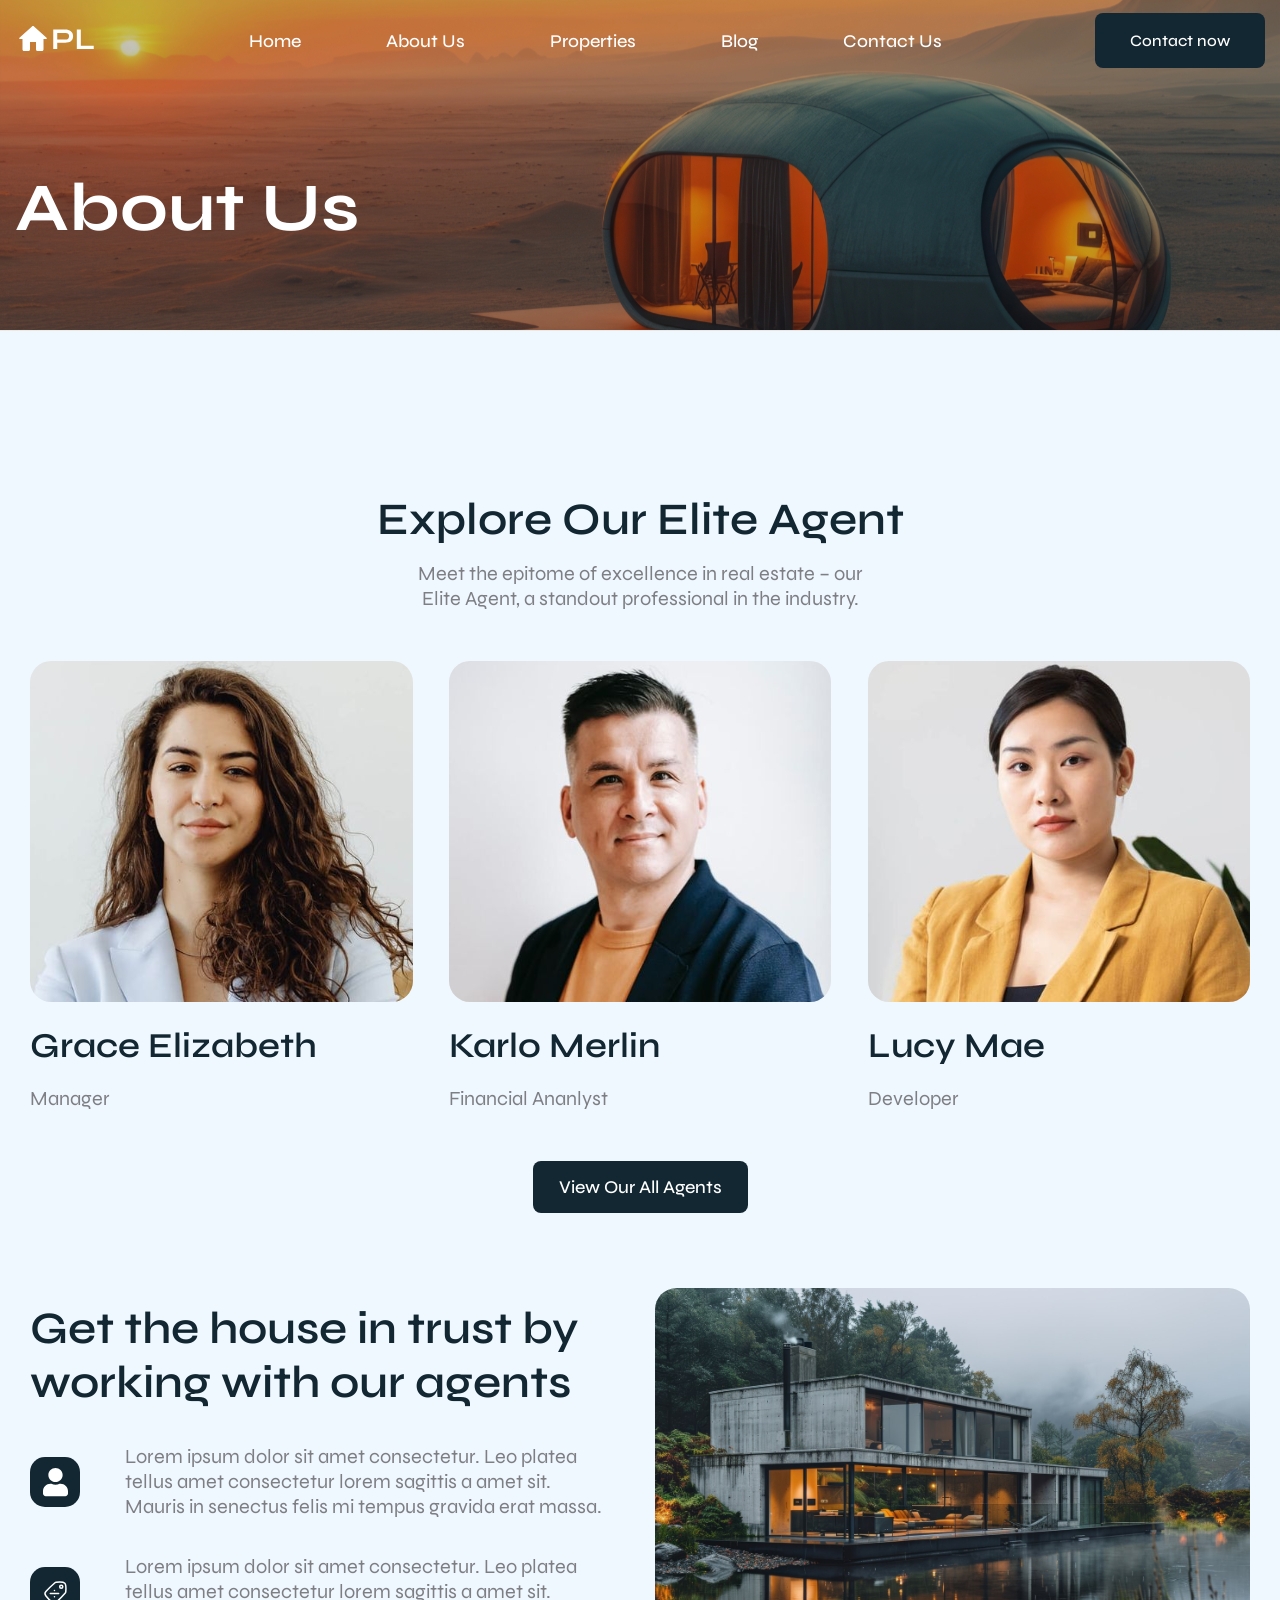
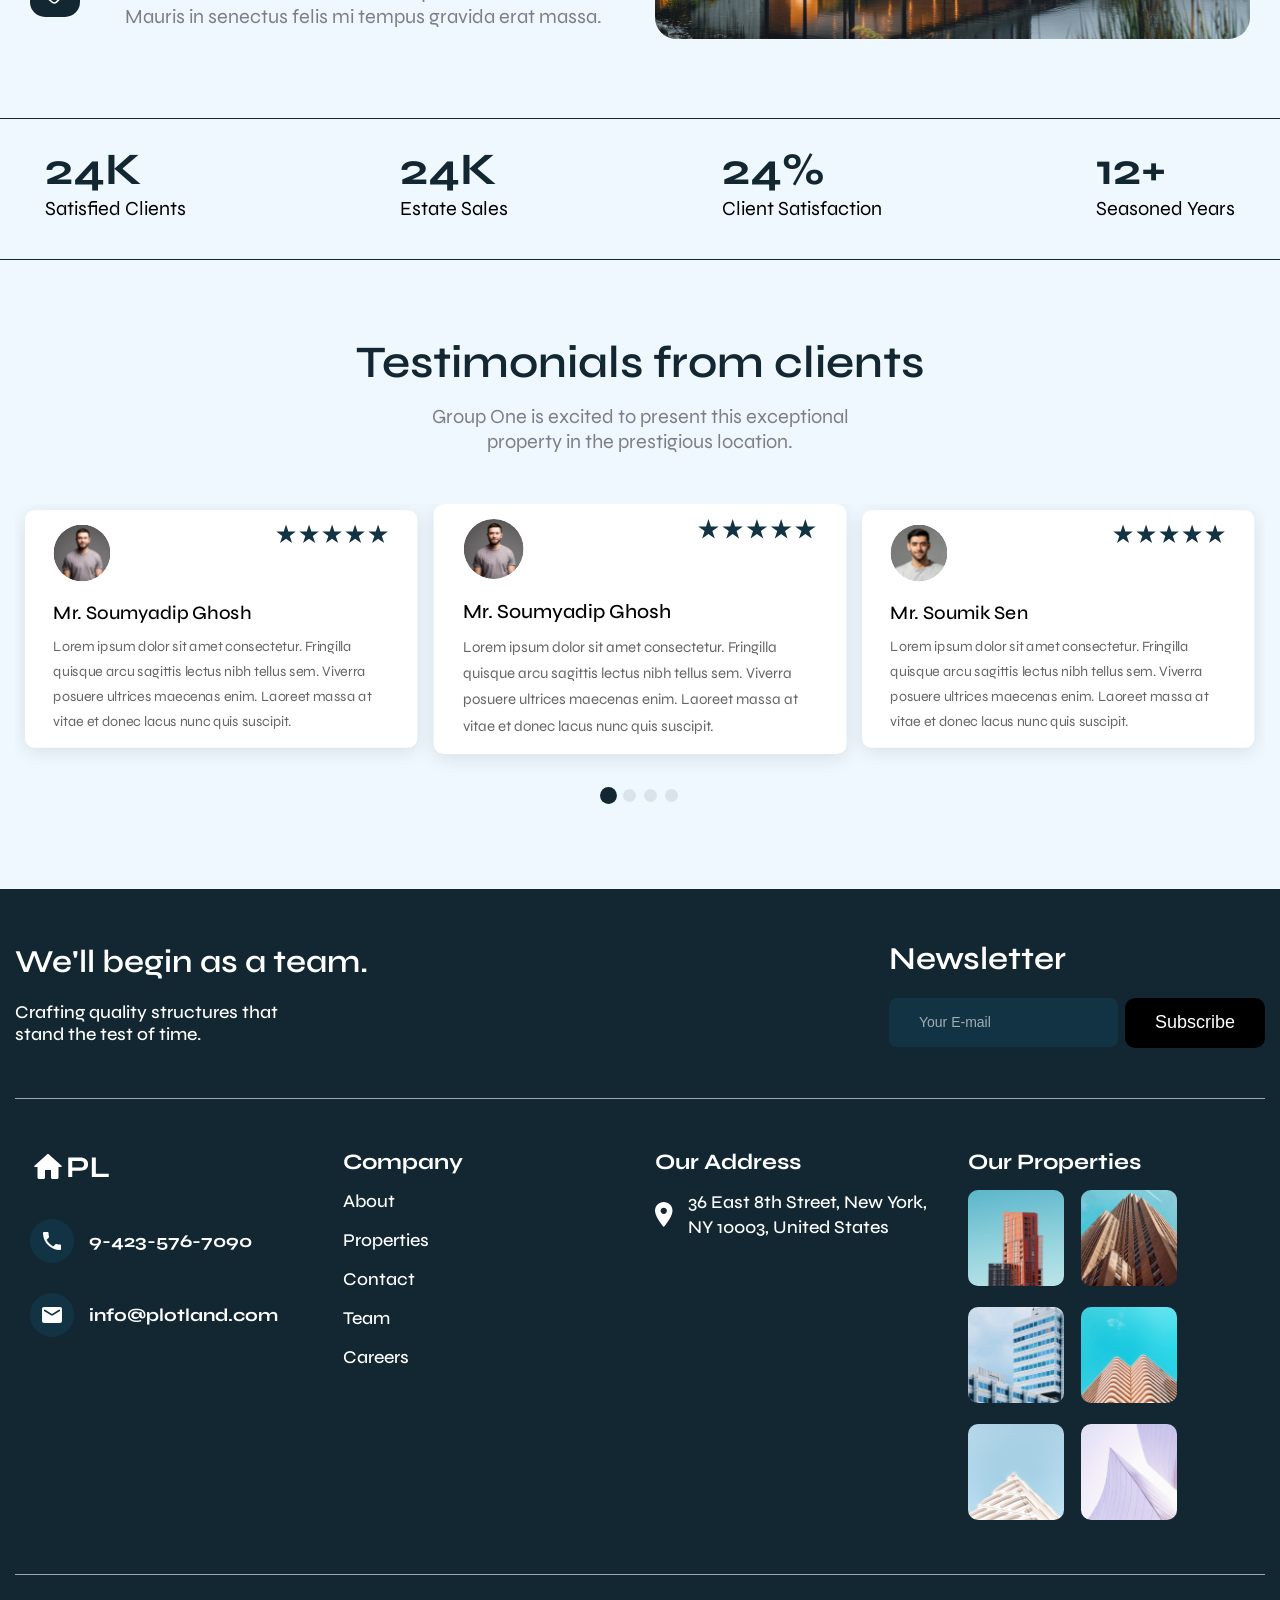
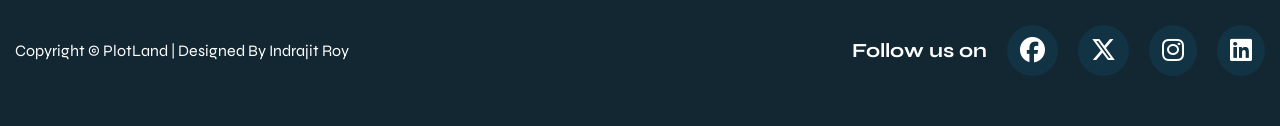
==== about-us.html @ 9fe9f6eb "updated file" ====
<!DOCTYPE html>
<html lang="en">

<head>
    <meta charset="UTF-8">
    <meta name="viewport" content="width=device-width, initial-scale=1.0">
    <title>Document</title>
    <link rel="stylesheet" href="css/abhout-us.css">
    <link rel="stylesheet" href="https://cdnjs.cloudflare.com/ajax/libs/font-awesome/6.7.2/css/all.min.css">
    <link rel="stylesheet" href="https://cdn.jsdelivr.net/npm/swiper/swiper-bundle.min.css" />
</head>

<body>
    <!-- Header Section -->

    <header>
        <div class="container">
            <nav>
                <div class="nav-wrpr">
                    <div class="nav-logo">
                        <a href="#"><img src="./assets/images/logo-img.svg" alt="" class="logo"></a>
                    </div>
                    <div class="nav-toggler">
                        <i class="fa-solid fa-bars"></i>
                    </div>
                    <div class="navbar-collapse">
                        <ul>
                            <li><a href="index.html">Home</a></li>
                            <li><a href="#">About Us</a></li>
                            <li><a href="#">Properties</a></li>
                            <li><a href="blog.html">Blog</a></li>
                            <li><a href="#">Contact Us</a></li>
                        </ul>
                        <div class="nav-btn">
                            <a href="#">Contact now</a>
                        </div>
                    </div>
                </div>
            </nav>
        </div>
    </header>


    <section class="banner-section">
        <div class="container">
            <div class="banner-content">
                <h1>About Us</h1>
            </div>
        </div>
    </section>

    <section class="explore">
        <div class="container">
            <div class="explore-top">
                <h2 class="cmn-head">Explore Our Elite Agent</h2>
                <p class="cmn-para">Meet the epitome of excellence in real estate – our Elite
                    Agent, a standout professional in the industry.</p>
            </div>
            <div class="row">
                <div class="col-4">
                    <div class="child-explore">
                        <div class="explr-img">
                            <img src="./assets/images/explore-1.svg" alt="">
                        </div>
                        <div class="explr-txt">
                            <h3 class="cmn-expl-txt">Grace Elizabeth</h3>
                            <p class="cmn-para">Manager</p>
                        </div>
                    </div>
                </div>
                <div class="col-4">
                    <div class="child-explore">
                        <div class="explr-img">
                            <img src="./assets/images/explore-2.svg" alt="">
                        </div>
                        <div class="explr-txt">
                            <h3 class="cmn-expl-txt">Karlo Merlin</h3>
                            <p class="cmn-para">Financial Ananlyst</p>
                        </div>
                    </div>
                </div>
                <div class="col-4">
                    <div class="child-explore">
                        <div class="explr-img">
                            <img src="./assets/images/explore-3.svg" alt="">
                        </div>
                        <div class="explr-txt">
                            <h3 class="cmn-expl-txt">Lucy Mae</h3>
                            <p class="cmn-para">Developer</p>
                        </div>
                    </div>
                </div>
            </div>
            <div class="explr-btn">
                <a href="">View Our All Agents</a>
            </div>
        </div>
    </section>

    <section class="get-house">
        <div class="container">
            <div class="row">
                <div class="col-50">
                    <div class="house-content">
                        <h2 class="cmn-head">Get the house in trust by
                            working with our agents</h2>
                        <div class="top-house-content">
                            <img src="./assets/images/user-logo.svg" alt="">
                            <p class="cmn-para">Lorem ipsum dolor sit amet consectetur. Leo platea tellus amet
                                consectetur lorem sagittis a amet sit. Mauris in senectus felis mi tempus gravida erat
                                massa.</p>
                        </div>
                        <div class="bottom-house-content">
                            <img src="./assets/images/icon-2.svg" alt="">
                            <p class="cmn-para">Lorem ipsum dolor sit amet consectetur. Leo platea tellus amet
                                consectetur lorem sagittis a amet sit. Mauris in senectus felis mi tempus gravida erat
                                massa.</p>
                        </div>
                    </div>
                </div>
                <div class="col-50">
                    <div class="house-img">
                        <img src="./assets/images/house-img.svg" alt="">
                    </div>
                </div>
            </div>
        </div>
    </section>

    <section class="numbers">
        <div class="container">
            <div class="row">
                <div class="stats">
                    <h3 class="cmn-number-text counter" data-target="50">0K</h3>
                    <p>Satisfied Clients</p>
                </div>
                <div class="stats">
                    <h3 class="cmn-number-text counter" data-target="35">0K</h3>
                    <p>Estate Sales</p>
                </div>
                <div class="stats">
                    <h3 class="cmn-number-text counter" data-target="96">0%</h3>
                    <p>Client Satisfaction</p>
                </div>
                <div class="stats">
                    <h3 class="cmn-number-text counter" data-target="12">0+</h3>
                    <p>Seasoned Years</p>
                </div>
            </div>
        </div>
    </section>

    <section class="testimonials">
        <div class="container">
            <div class="test-head">
                <h2 class="cmn-head">Testimonials from clients</h2>
                <p class="cmn-para">Group One is excited to present this exceptional property in the prestigious
                    location.</p>
            </div>

            <div class="swiper testimonialSwiper">
                <div class="swiper-wrapper">
                    <!-- Slide 1 -->
                    <div class="swiper-slide">
                        <div class="testimonial-card">
                            <div class="slide-images">
                                <img src="./assets/images/test-1.svg" alt="Mr. Soumyadip Ghosh" class="avatar">
                                <div class="stars">
                                    <img src="./assets/images/stars.svg" alt="">
                                </div>
                            </div>
                            <div class="slide-text">
                                <h4>Mr. Soumyadip Ghosh</h4>
                                <p>Lorem ipsum dolor sit amet consectetur. Fringilla quisque arcu sagittis lectus nibh
                                    tellus sem. Viverra posuere ultrices maecenas enim. Laoreet massa at vitae et donec
                                    lacus nunc quis suscipit.</p>
                            </div>
                        </div>
                    </div>
                    <!-- Slide 2 -->
                    <div class="swiper-slide">
                        <div class="testimonial-card">
                            <div class="slide-images">
                                <img src="./assets/images/test-2.svg" alt="Mr. Soumyadip Ghosh" class="avatar">
                                <div class="stars">
                                    <img src="./assets/images/stars.svg" alt="">
                                </div>
                            </div>
                            <div class="slide-text">
                                <h4>Mr. Soumik Sen</h4>
                                <p>Lorem ipsum dolor sit amet consectetur. Fringilla quisque arcu sagittis lectus nibh
                                    tellus sem. Viverra posuere ultrices maecenas enim. Laoreet massa at vitae et donec
                                    lacus nunc quis suscipit.</p>
                            </div>
                        </div>
                    </div>
                    <!-- Slide 3 -->
                    <div class="swiper-slide">
                        <div class="testimonial-card">
                            <div class="slide-images">
                                <img src="./assets/images/test-3.svg" alt="Mr. Soumyadip Ghosh" class="avatar">
                                <div class="stars">
                                    <img src="./assets/images/stars.svg" alt="">
                                </div>
                            </div>
                            <div class="slide-text">
                                <h4>Mrs. Manpreet Kaur</h4>
                                <p>Lorem ipsum dolor sit amet consectetur. Fringilla quisque arcu sagittis lectus nibh
                                    tellus sem. Viverra posuere ultrices maecenas enim. Laoreet massa at vitae et donec
                                    lacus nunc quis suscipit.</p>
                            </div>
                        </div>
                    </div>
                    <div class="swiper-slide">
                        <div class="testimonial-card">
                            <div class="slide-images">
                                <img src="./assets/images/test-1.svg" alt="Mr. Soumyadip Ghosh" class="avatar">
                                <div class="stars">
                                    <img src="./assets/images/stars.svg" alt="">
                                </div>
                            </div>
                            <div class="slide-text">
                                <h4>Mr. Soumyadip Ghosh</h4>
                                <p>Lorem ipsum dolor sit amet consectetur. Fringilla quisque arcu sagittis lectus nibh
                                    tellus sem. Viverra posuere ultrices maecenas enim. Laoreet massa at vitae et donec
                                    lacus nunc quis suscipit.</p>
                            </div>
                        </div>
                    </div>
                </div>
                <div class="swiper-pagination"></div>
            </div>
        </div>
    </section>

    <footer>
        <div class="container">
            <div class="footer-top">
                <div class="footer-top-left">
                    <h2>We'll begin as a team.</h2>
                    <p>Crafting quality structures that
                        stand the test of time.</p>
                </div>
                <div class="footer-top-right">
                    <h2>Newsletter</h2>
                    <div class="newsletter-form">
                        <input type="email" placeholder="Your E-mail" />
                        <button>Subscribe</button>
                    </div>
                </div>
            </div>
            <div class="row">
                <div class="col-25">
                    <div class="child-foot foot-1">
                        <a href=""><img src="./assets/images/logo-img.svg" alt=""></a>
                        <div class="phone">
                            <img src="./assets/images/phone-icon.svg" alt="">
                            <p>9-423-576-7090</p>
                        </div>
                        <div class="email">
                            <img src="./assets/images/mail-icon.svg" alt="">
                            <p>info@plotland.com</p>
                        </div>
                    </div>
                </div>
                <div class="col-25">
                    <div class="child-foot">
                        <h3>Company</h3>
                        <ul>
                            <li><a href="">About</a></li>
                            <li><a href="">Properties</a></li>
                            <li><a href="">Contact</a></li>
                            <li><a href="">Team</a></li>
                            <li><a href="">Careers</a></li>
                        </ul>
                    </div>
                </div>
                <div class="col-25">
                    <div class="child-foot">
                        <h3>Our Address</h3>
                        <div class="location">
                            <img src="./assets/images/location.svg" alt="">
                            <p>36 East 8th Street, New York,
                                NY 10003, United States</p>
                        </div>
                    </div>
                </div>
                <div class="col-25">
                    <div class="child-foot">
                        <h3>Our Properties</h3>
                        <div class="foot-images">
                            <div class="img">
                                <a href=""><img src="./assets/images/foot-1.svg" alt=""></a>
                            </div>
                            <div class="img">
                                <a href=""><img src="./assets/images/foot-2.svg" alt=""></a>
                            </div>
                            <div class="img">
                                <a href=""><img src="./assets/images/foot-3.svg" alt=""></a>
                            </div>
                            <div class="img">
                                <a href=""><img src="./assets/images/foot-4.svg" alt=""></a>
                            </div>
                            <div class="img">
                                <a href=""><img src="./assets/images/foot-5.svg" alt=""></a>
                            </div>
                            <div class="img">
                                <a href=""><img src="./assets/images/foot-6.svg" alt=""></a>
                            </div>
                        </div>
                    </div>
                </div>
            </div>
            <div class="bottom-foot">
                <div class="bottom-left-foot">
                    <p>Copyright © PlotLand | Designed By Indrajit Roy</p>
                </div>
                <div class="bottom-right-foot">
                    <span class="foot-txt">Follow us on</span>
                    <i class="fa-brands fa-facebook"></i>
                    <i class="fa-brands fa-x-twitter"></i>
                    <i class="fa-brands fa-instagram"></i>
                    <i class="fa-brands fa-linkedin"></i>
                </div>
            </div>
        </div>
    </footer>

    <script src="https://cdn.jsdelivr.net/npm/swiper/swiper-bundle.min.js"></script>
    <script src="https://cdnjs.cloudflare.com/ajax/libs/jquery/3.7.1/jquery.min.js"></script>
    <script src="js/about.js"></script>
</body>

</html>
---- css/abhout-us.css ----
@import url('https://fonts.googleapis.com/css2?family=Syne:wght@400..800&display=swap');

* {
    margin: 0;
    padding: 0;
    box-sizing: border-box;
}

.container {
    max-width: 1446px;
    margin: 0 auto;
    padding: 0 15px;
    width: 100%;
}

html,
body {
    overflow-x: hidden;
    scroll-behavior: smooth;
}

body {
    font-family: "Syne", sans-serif;
    background: #F0F8FF;
}

.row {
    display: flex;
    flex-wrap: wrap;
}

ul li {
    list-style: none;
}

a {
    text-decoration: none;
    display: inline-block;
}

span {
    display: inline-block;
}

.cmn-head {
    font-weight: 600;
    font-size: 45px;
    color: #122732;
}

.cmn-para {
    font-size: 20px;
    color: rgba(97, 96, 102, 0.8);
}

header {
    padding-top: 13px;
    position: absolute;
    top: 0;
    left: 0;
    right: 0;
    z-index: 99;
}

.nav-wrpr,
.navbar-collapse,
.navbar-collapse>ul {
    display: flex;
    align-items: center;

}

.navbar-collapse {
    flex-grow: 2;
}

.navbar-collapse ul {
    margin: 0 auto;
    gap: 85px;
}

.nav-log img {
    max-width: 81px;
    object-fit: contain;
    width: 100%;
}

.nav-toggler {
    display: none;
    color: white;
}

.nav-toggler.active {
    color: black;
}

.active {
    display: flex !important;
}

.navbar-collapse ul li a {
    font-weight: 500;
    font-size: 18px;
    line-height: 30px;
    color: #FFFFFF;
}

.nav-btn a {
    padding: 18px 35px;
    background-color: #122732;
    border-radius: 8px;
    color: #FFFFFF;
    font-weight: 500;
    font-size: 16px;
}


.banner-section {
    padding: 168px 0;
    background: url("../assets/images/about-us-banner.svg") no-repeat center/cover;
}

.banner-content h1 {
    font-size: 68px;
    line-height: 81px;
    font-weight: 700;
    color: #FFFFFF;
}

/* Explore Us */

.col-4 {
    width: 33%;
    padding: 0 15px;
}

.explore {
    padding: 75px 0;
}

.explore-top {
    display: flex;
    align-items: center;
    flex-direction: column;
    gap: 15px;
    margin-bottom: 50px;
}

.explore-top .cmn-para {
    max-width: 486px;
    text-align: center;
}

.explore .row {
    justify-content: space-between;
}

.explr-img {
    margin-bottom: 20px;
}

.explr-img img {
    max-width: 456px;
    object-fit: contain;
    width: 100%;
}

.cmn-expl-txt {
    font-weight: 600;
    font-size: 35px;
    line-height: 40px;
    color: #122732;
    margin-bottom: 20px;
}

.explr-btn {
    text-align: center;
    margin-top: 50px;
}

.explr-btn>a {
    padding: 15px 26px;
    background-color: #122732;
    border-radius: 8px;
    color: white;
    font-weight: 500;
    font-size: 18px;
}

/* Get House */

.col-50 {
    width: 50%;
    padding: 0 15px;
}

.get-house {
    padding-bottom: 75px;
}

.get-house .row {
    align-items: center;
    justify-content: space-between;
}

.top-house-content {
    margin: 35px 0;
}

.top-house-content,
.bottom-house-content {
    display: flex;
    align-items: center;
    gap: 45px;
}

.house-content p {
    max-width: 480px;
}

.house-content img {
    max-width: 50px;
    object-fit: contain;
    width: 100%;
}

.house-img img {
    max-width: 696px;
    object-fit: contain;
    width: 100%;
}

/* Numbers Section */

.numbers {
    border-top: 1px solid #122732;
    border-bottom: 1px solid #122732;
    padding: 30px;
}

.numbers .row {
    justify-content: space-between;
}

.cmn-number-text {
    font-weight: 700;
    font-size: 45px;
    line-height: 40px;
    color: #122732
}

.stats p {
    font-size: 20px;
    line-height: 40px;
    white-space: nowrap;
}


/* Testimonials */

.testimonials {
    padding: 75px 0;
}

.testimonialSwiper {
    width: 100% !important;
    margin: 0 auto;
    padding: 40px 0;
    position: relative;
}

.testimonialSwiper .swiper-wrapper {
    margin-bottom: 60px;
    width: 100% !important;
}

.testimonialSwiper .swiper-slide {
    transition: transform 0.3s ease !important;
    transform: scale(0.95) !important;
}

.testimonialSwiper .swiper-slide-active {
    transform: scale(1) !important;
}

.swiper-pagination-bullet {
    width: 13px !important;
    height: 13px !important;
    background-color: rgba(18, 51, 68, 0.5) !important;
    opacity: 0.6;
    margin: 0 5px;
    transition: 0.3s;
    border-radius: 50%;
}

.swiper-pagination-bullet-active {
    background-color: #122732 !important;
    opacity: 1;
    transform: scale(1.3);
}

.testimonial-card {
    background: #fff;
    padding: 15px 30px;
    border-radius: 10px;
    box-shadow: 0 4px 20px rgba(0, 0, 0, 0.1);

}

.slide-images {
    display: flex;
    justify-content: space-between;
}

.slide-text h4 {
    font-weight: 500;
    font-size: 20px;
    margin: 10px 0;
}

.slide-text p {
    font-size: 15px;
    line-height: 26.25px;
    color: rgba(37, 37, 37, 0.7);
    max-width: 438px;
}

.avatar {
    width: 60px;
    height: 60px;
    border-radius: 50%;
    object-fit: cover;
    margin-bottom: 10px;
}

.stars img {
    max-width: 120px;
    object-fit: contain;
    width: 100%;
}

.test-head {
    margin-bottom: 50px;
    text-align: center;
}

.test-head h2 {
    margin-bottom: 15px;
}

.test-head p {
    max-width: 487px;
    margin: 0 auto;
}

/* footer */

footer {
    padding: 50px 0;
    background-color: #122732;
    color: white;
}

.footer-top {
    display: flex;
    justify-content: space-between;
    align-items: center;
    flex-wrap: wrap;
    margin-bottom: 50px;
}

.footer-top h2 {
    font-weight: 600;
    font-size: 32px;
    color: #FFFFFF;
}

.footer-top p {
    max-width: 263px;
    color: #FFFFFF;
    font-weight: 500;
    font-size: 18px;
    margin-top: 20px;
}

.newsletter-form {
    display: flex;
    align-items: center;
    gap: 7px;
    margin-top: 20px;
}

.newsletter-form input {
    padding: 17px 30px;
    max-width: 289px;
    width: 100%;
    border-radius: 8px;
    background-color: #123344;
    color: white;
    outline: none;
    border: none;
}

.newsletter-form input::placeholder {
    color: #ffffff;
    opacity: 0.6;
    font-size: 14px;
}

.newsletter-form button {
    padding: 14.5px 30px;
    max-width: 158px;
    border-radius: 10px;
    color: #fff;
    border: none;
    background-color: #000000;
    font-weight: 500;
    font-size: 18px;
}

footer .row {
    border-top: 1px solid rgba(255, 255, 255, 0.60);
    border-bottom: 1px solid rgba(255, 255, 255, 0.60);
    padding: 50px 0;
}

.phone {
    display: flex;
    align-items: center;
    gap: 15px;
}

.foot-1 p {
    font-size: 18px;
    font-weight: 700;
}

.email {
    display: flex;
    align-items: center;
    gap: 15px;
}

.col-25 {
    width: 25%;
    padding: 0 15px;
}

.child-foot h3 {
    font-weight: 700;
    font-size: 22px;
    margin-bottom: 15px;
}

.location {
    display: flex;
    align-items: center;
    gap: 15px
}

.location p {
    max-width: 240px;
    font-weight: 500;
    font-size: 18px;
    line-height: 25px;
}

.foot-images {
    display: flex;
    flex-wrap: wrap;
    gap: 17px;
}

.img>img {
    max-width: 96px;
    object-fit: contain;
    width: 100%;
}

.foot-1 {
    display: flex;
    flex-direction: column;
    gap: 30px;
}

.child-foot ul {
    display: flex;
    flex-direction: column;
    flex-wrap: wrap;
    gap: 17px;
}

.child-foot ul li a {
    color: #FFFFFF;
    font-weight: 500;
    font-size: 18px;
}

.bottom-foot {
    display: flex;
    flex-wrap: wrap;
    justify-content: space-between;
    align-items: center;
    padding-top: 50px;
}

.bottom-right-foot {
    display: flex;
    align-items: center;
    gap: 20px;
}

.bottom-right-foot p {
    font-weight: 500;
    font-size: 18px;
}

.foot-txt {
    font-weight: 700;
    font-size: 20px;
}

.fa-brands {
    display: inline-block;
    font-size: 25px;
    border-radius: 50%;
    padding: 13px;
    background-color: #123344;
}

@media screen and (max-width : 991px) {
    .nav-toggler {
        display: block;
        margin-left: auto;
    }

    .navbar-collapse {
        position: absolute;
        display: none;
        left: 0;
        right: 0;
        top: 50px;
        padding: 15px 0;
    }

    .navbar-collapse ul li a {
        color: #123344;
    }

    .navbar-collapse,
    .navbar-collapse ul {
        flex-direction: column;
        align-items: center;
        gap: 20px;
        background: white;
    }

    .navbar-collapse .nav-btn {
        text-align: center;
        margin-top: 10px;
    }

    .banner-section {
        padding: 100px 0;
    }

    .banner-content h1 {
        font-size: 40px;
        line-height: 60px;
    }

}

@media screen and (max-width : 1024px) {


    .cmn-head {
        font-size: 30px;
        margin-bottom: 10px;
    }

    .cmn-para {
        font-size: 15px;
    }

    .explore {
        padding: 10px 0 50PX 0;
    }

    .explore-top {
        gap: 10px;
        margin-bottom: 30px;
    }

    .explore-top .cmn-para {
        max-width: 486px;
        text-align: center;
    }

    .explore .row {
        justify-content: space-between;
    }

    .explr-img {
        margin-bottom: 18px;
    }

    .cmn-expl-txt {
        font-size: 35px;
        line-height: 38px;
        color: #122732;
        margin-bottom: 18px;
    }

    .explr-btn {
        text-align: center;
        margin-top: 30px;
    }


    .get-house {
        padding-bottom: 50px;
    }


    .top-house-content {
        margin: 30px 0;
    }

    .top-house-content,
    .bottom-house-content {
        gap: 40px;
    }

    .house-content p {
        max-width: 480px;
    }

    .house-content img {
        max-width: 50px;
        object-fit: contain;
        width: 100%;
    }

    .house-img img {
        max-width: 696px;
        object-fit: contain;
        width: 100%;
    }

    .numbers {
        padding: 28px;
    }

    .cmn-number-text {
        font-size: 40px;
        line-height: 38px;
    }

    .stats p {
        font-size: 18px;
        line-height: 38px;
    }

    .testimonials {
        padding-bottom: 50px;
    }

    .testimonialSwiper {
        padding: 38px 0;

    }

    .testimonialSwiper .swiper-wrapper {
        margin-bottom: 50px;
        width: 100% !important;
    }

    .swiper-pagination-bullet {
        width: 12px !important;
        height: 12px !important;
        margin: 0 4px;
    }

    .testimonial-card {
        padding: 14px 28px;
    }

    .slide-text h4 {
        font-size: 18px;
        margin: 8px 0;
    }

    .slide-text p {
        font-size: 14px;
        line-height: 25px;
    }

    .avatar {
        width: 50px;
        height: 50px;
        margin-bottom: 8px;
    }

    .stars img {
        max-width: 110px;
    }

    .test-head {
        margin-bottom: 27px;
        text-align: center;
    }

    .test-head h2 {
        margin-bottom: 10px;
    }

    footer {
        padding: 50px 0;
    }

    .footer-top {
        margin-bottom: 40px;
    }

    .footer-top h2 {
        font-weight: 600;
        font-size: 30px;
        color: #FFFFFF;
    }

    .footer-top p {
        font-size: 16px;
        margin-top: 18px;
    }

    .newsletter-form {
        gap: 6px;
        margin-top: 18px;
    }

    .newsletter-form input {
        padding: 16px 29px;
    }

    .newsletter-form input::placeholder {
        font-size: 14px;
    }

    .newsletter-form button {
        padding: 14px 29px;
        font-size: 17px;
    }

    footer .row {
        padding: 45px 0;
    }

    .phone {
        gap: 14px;
    }

    .foot-1 p {
        font-size: 16px;
    }

    .email {
        gap: 14px;
    }

    .child-foot h3 {
        font-size: 20px;
        margin-bottom: 14px;
    }

    .location {
        gap: 14px
    }

    .location p {
        font-size: 16px;
        line-height: 23px;
    }

    .foot-images {
        gap: 18px;
    }

    .foot-images img {
        max-width: 70px;
    }

    .foot-1 {
        gap: 29px;
    }

    .child-foot ul {
        gap: 16px;
    }

    .child-foot ul li a {
        font-size: 16px;
    }

    .bottom-foot {
        padding-top: 45px;
    }

    .bottom-right-foot {
        display: flex;
        align-items: center;
        gap: 19px;
    }

    .bottom-right-foot p {
        font-size: 16px;
    }

    .foot-txt {
        font-size: 18px;
    }

    .fa-brands {
        font-size: 24px;
        padding: 12px;
    }


}

@media screen and (max-width : 768px) {

    .cmn-head {
        font-size: 26px;
        margin-bottom: 8px;
    }

    .cmn-para {
        font-size: 14px;
    }

    .navbar-collapse,
    .navbar-collapse ul {
        gap: 15px;
    }

    .navbar-collapse ul li a {
        font-size: 14px;
    }

    .nav-btn a {
        font-size: 14px;
        padding: 13px 25px;
    }


    .banner-content h1 {
        font-size: 35px;
        line-height: 40px;
    }

    .explore {
        padding: 0 0 30px 0;
    }

    .explore-top {
        gap: 8px;
        margin-bottom: 25px;
    }

    .explr-img {
        margin-bottom: 15px;
    }

    .cmn-expl-txt {
        font-size: 25px;
        line-height: 30px;
        margin-bottom: 10px;
    }

    .explr-btn {
        margin-top: 20px;
    }

    .explr-btn>a {
        padding: 10px 25px;
        font-size: 12px;
    }


    .get-house {
        padding-bottom: 30px;
    }


    .top-house-content {
        margin: 22px 0;
    }

    .top-house-content,
    .bottom-house-content {
        gap: 30px;
    }

    .house-content p {
        max-width: 480px;
    }

    .house-content img {
        max-width: 45px;
    }

    .house-img img {
        max-width: 696px;
        object-fit: contain;
        width: 100%;
    }

    .house-content .cmn-para {
        font-size: 12px;
    }

    .numbers {
        padding: 25px;
    }

    .cmn-number-text {
        font-size: 35px;
        line-height: 35px;
    }

    .stats p {
        font-size: 15px;
        line-height: 35px;
    }

    .testimonials {
        padding-bottom: 30px;
    }

    .testimonialSwiper {
        padding: 35px 0;

    }

    .testimonialSwiper .swiper-wrapper {
        margin-bottom: 40px;
    }

    .swiper-pagination-bullet {
        width: 10px !important;
        height: 10px !important;
    }

    .testimonial-card {
        padding: 12px 24px;
    }

    .slide-text h4 {
        font-size: 15px;
        margin: 6px 0;
    }

    .slide-text p {
        font-size: 12px;
        line-height: 18px;
        max-width: 50vw;
    }

    .avatar {
        width: 40px;
        height: 40px;
        margin-bottom: 6px;
    }

    .stars img {
        max-width: 100px;
    }

    .test-head {
        margin-bottom: 22px;
        text-align: center;
    }

    .test-head h2 {
        margin-bottom: 8px;
    }

    .footer {
        padding: 25px 0;
    }

    .footer-top {
        margin-bottom: 30px;
    }

    .footer-top h2 {
        font-size: 25px;
    }

    .footer-top p {
        font-size: 14px;
        margin-top: 15px;
    }

    .newsletter-form {
        gap: 5px;
        margin-top: 15px;
    }

    .newsletter-form input {
        padding: 15px 25px;
    }

    .newsletter-form input::placeholder {
        font-size: 12px;
    }

    .newsletter-form button {
        padding: 12px 25px;
        font-size: 14px;
    }

    footer .row {
        padding: 35px 0;
    }

    .phone {
        gap: 12px;
    }

    .foot-1 p {
        font-size: 14px;
    }

    .email {
        gap: 10px;
    }

    .col-25 {
        width: 50%;
    }

    .child-foot h3 {
        font-size: 16px;
        margin-bottom: 10px;
    }

    .location {
        gap: 10px
    }

    .location p {
        font-size: 14px;
        line-height: 20px;
    }

    .foot-images {
        gap: 15px;
    }

    .foot-images img {
        max-width: 60px;
    }

    .foot-1 {
        gap: 20px;
    }

    .child-foot ul {
        gap: 12px;
    }

    .child-foot ul li a {
        font-size: 14px;
    }

    .bottom-foot {
        padding-top: 45px;

    }

    .bottom-right-foot {
        display: flex;
        align-items: center;
        gap: 15px;
    }

    .bottom-right-foot p {
        font-size: 14px;
    }

    .foot-txt {
        font-size: 14px;
    }

    .fa-brands {
        font-size: 20px;
        padding: 10px;
    }

    footer .row {
        row-gap: 20px;
    }
}

@media screen and (max-width : 576px) {

    .nav-btn a {
        padding: 10px 20px;
        font-size: 14px;
    }

    .banner-content h1 {
        font-size: 30px;
        line-height: 40px;
    }

    .cmn-head {
        font-size: 22px;
        margin-bottom: 6px;
    }

    .cmn-para {
        font-size: 13px;
    }

    .explore {
        padding: 0 0 25px 0;
    }

    .col-4 {
        width: 100%;
        margin: 0 auto;
        text-align: center;
    }

    .explr-img img {
        max-width: 300px;
    }

    .explore-top {
        gap: 6px;
        margin-bottom: 20px;
    }

    .explore .row {
        gap: 10px;
    }

    .explr-img {
        margin-bottom: 10px;
    }

    .cmn-expl-txt {
        font-size: 20px;
        line-height: 25px;
        margin-bottom: 8px;
    }

    .explr-btn {
        margin-top: 15px;
    }

    .explr-btn>a {
        padding: 8px 20px;
        font-size: 11px;
    }


    .col-50 {
        width: 100%;
    }

    .get-house {
        padding-bottom: 25px;
    }


    .top-house-content {
        margin: 20px 0;
    }

    .top-house-content,
    .bottom-house-content {
        gap: 25px;
    }

    .house-content img {
        max-width: 40px;
    }

    .house-content .cmn-para {
        font-size: 12px;
    }

    .get-house .row {
        gap: 15px
    }

    .get-house .cmn-head {
        text-align: center;
    }

    .numbers {
        padding: 20px;
    }

    .numbers .row {
        justify-content: space-evenly;
        text-align: center;
    }

    .stats {
        width: 50%;
    }

    .testimonials {
        padding-bottom: 25px;
    }

    .testimonialSwiper {
        padding: 30px 0;

    }

    .testimonialSwiper .swiper-wrapper {
        margin-bottom: 35px;
    }

    .swiper-pagination-bullet {
        width: 8px !important;
        height: 8px !important;
    }

    .testimonial-card {
        padding: 10px 20px;
    }

    .slide-text h4 {
        font-size: 14px;
        margin: 5px 0;
    }

    .slide-text p {
        font-size: 10px;
        line-height: 18px;
        max-width: 100vw;
    }

    .avatar {
        width: 40px;
        height: 40px;
        margin-bottom: 6px;
    }

    .stars img {
        max-width: 100px;
    }

    .test-head {
        margin-bottom: 22px;
        text-align: center;
    }

    .test-head h2 {
        margin-bottom: 8px;
    }

    .footer {
        padding: 20px 0;
    }

    .footer-top {
        margin-bottom: 25px;
        text-align: center;
        justify-content: center;
        row-gap: 5px;
    }

    .footer-top h2 {
        font-size: 20px;
    }

    .footer-top p {
        font-size: 12px;
        margin-top: 10px;
    }

    .newsletter-form {
        gap: 5px;
        margin-top: 10px;
    }

    .newsletter-form input {
        padding: 13px 22px;
    }

    .newsletter-form input::placeholder {
        font-size: 10px;
    }

    .newsletter-form button {
        padding: 10px 20px;
        font-size: 10px;
    }

    footer .row {
        padding: 30px 0;
    }

    .phone {
        gap: 10px;
    }

    .foot-1 p {
        font-size: 10px;
    }

    .email {
        gap: 8px;
    }

    .col-25 {
        width: 50%;
    }

    .child-foot h3 {
        font-size: 12px;
        margin-bottom: 8px;
    }

    .location {
        gap: 8px
    }

    .location p {
        font-size: 10px;
        line-height: 16px;
    }

    .foot-images {
        gap: 10px;
    }

    .foot-images img {
        max-width: 40px;
    }

    .foot-1 {
        gap: 18px;
    }

    .child-foot ul {
        gap: 10px;
    }

    .child-foot ul li a {
        font-size: 10px;
    }

    .bottom-foot {
        padding-top: 35px;

    }

    .bottom-right-foot {
        gap: 10px;
    }

    .bottom-right-foot p {
        font-size: 10px;
    }

    .foot-txt {
        font-size: 10px;
    }

    .fa-brands {
        font-size: 15px;
        padding: 8px;
    }

    footer .row {
        row-gap: 15px;
    }

}

@media screen and (max-width : 320px) {

    .navbar-collapse,
    .navbar-collapse ul {
        gap: 10px;
    }

    .navbar-collapse ul li a {
        font-size: 12px;
    }

    .nav-btn a {
        font-size: 14px;
        padding: 12px 23px;
    }

    .cmn-head {
        font-size: 20px;
        margin-bottom: 5px;
    }

    .cmn-para {
        font-size: 12px;
        line-height: 1.5;
    }

    .explore {
        padding: 0 0 20px 0;
    }

    .explr-img img {
        max-width: 200px;
    }

    .explore-top {
        gap: 5px;
        margin-bottom: 15px;
    }

    .explr-img {
        margin-bottom: 8px;
    }

    .cmn-expl-txt {
        font-size: 16px;
        line-height: 20px;
        margin-bottom: 5px;
    }

    .explr-btn {
        margin-top: 10px;
    }

    .explr-btn>a {
        padding: 6px 18px;
        font-size: 10px;
    }

    .get-house {
        padding-bottom: 20px;
    }


    .top-house-content {
        margin: 15px 0;
    }

    .top-house-content,
    .bottom-house-content {
        gap: 20px;
    }

    .house-content img {
        max-width: 40px;
    }

    .house-content .cmn-para {
        font-size: 10px;
    }

    .get-house .row {
        gap: 10px
    }

    .cmn-number-text {
        font-size: 30px;
        line-height: 30px;
    }

    .stats p {
        font-size: 12px;
        line-height: 30px;
    }

    .testimonials {
        padding-bottom: 20px;
    }

    .testimonialSwiper {
        padding: 25px 0;

    }

    .testimonialSwiper .swiper-wrapper {
        margin-bottom: 30px;
    }

    .swiper-pagination-bullet {
        width: 8px !important;
        height: 8px !important;
    }

    .testimonial-card {
        padding: 10px 20px;
    }

    .slide-text h4 {
        font-size: 14px;
        margin: 5px 0;
    }

    .slide-text p {
        font-size: 10px;
        line-height: 18px;
        max-width: 100vw;
    }

    .avatar {
        width: 40px;
        height: 40px;
        margin-bottom: 6px;
    }

    .stars img {
        max-width: 100px;
    }

    .test-head {
        margin-bottom: 10px;
        text-align: center;
    }

    .testimonials {
        padding-bottom: 20px;
    }

    .testimonialSwiper {
        padding: 25px 0;

    }

    .testimonialSwiper .swiper-wrapper {
        margin-bottom: 30px;
    }

    .swiper-pagination-bullet {
        width: 8px !important;
        height: 8px !important;
    }

    .testimonial-card {
        padding: 10px 20px;
    }

    .slide-text h4 {
        font-size: 14px;
        margin: 5px 0;
    }

    .slide-text p {
        font-size: 10px;
        line-height: 18px;
        max-width: 100vw;
    }

    .avatar {
        width: 40px;
        height: 40px;
        margin-bottom: 6px;
    }

    .stars img {
        max-width: 100px;
    }

    .test-head {
        margin-bottom: 10px;
        text-align: center;
    }


    .footer {
        padding: 15px 0;
    }

    .footer-top {
        margin-bottom: 20px;
    }

    .footer-top h2 {
        font-size: 15px;
    }

    .footer-top p {
        font-size: 10px;
        margin-top: 10px;
    }

    .newsletter-form {
        gap: 5px;
        margin-top: 8px;
    }

    .newsletter-form input {
        padding: 13px 22px;
    }

    .newsletter-form input::placeholder {
        font-size: 10px;
    }

    .newsletter-form button {
        padding: 10px 20px;
        font-size: 10px;
    }

    footer .row {
        padding: 28px 0;
    }

    .phone {
        gap: 10px;
    }

    .foot-1 p {
        font-size: 10px;
    }

    .email {
        gap: 8px;
    }

    .col-25 {
        width: 100%;
    }

    .child-foot h3 {
        font-size: 12px;
        margin-bottom: 8px;
    }

    .location {
        gap: 8px
    }

    .location p {
        font-size: 10px;
        line-height: 16px;
    }

    .foot-images {
        gap: 10px;
        justify-content: space-evenly;
    }

    .foot-1 {
        gap: 18px;
    }

    .child-foot ul {
        gap: 5px;

    }

    .child-foot ul li a {
        font-size: 10px;
    }

    .bottom-foot {
        padding-top: 35px;

    }

    .bottom-right-foot {
        gap: 8px;
    }

    .bottom-right-foot p {
        font-size: 10px;
    }

    .foot-txt {
        font-size: 10px;
    }

    .fa-brands {
        font-size: 15px;
        padding: 8px;
    }

    footer .row {
        row-gap: 12px;
        text-align: center;
    }

    .foot-images img {
        max-width: 35px;
    }

    .foot-1 {
        flex-direction: row;
        flex-wrap: wrap;
        align-items: center;
        justify-content: space-between;
    }

    .foot-1 img {
        max-width: 35px;
    }

}
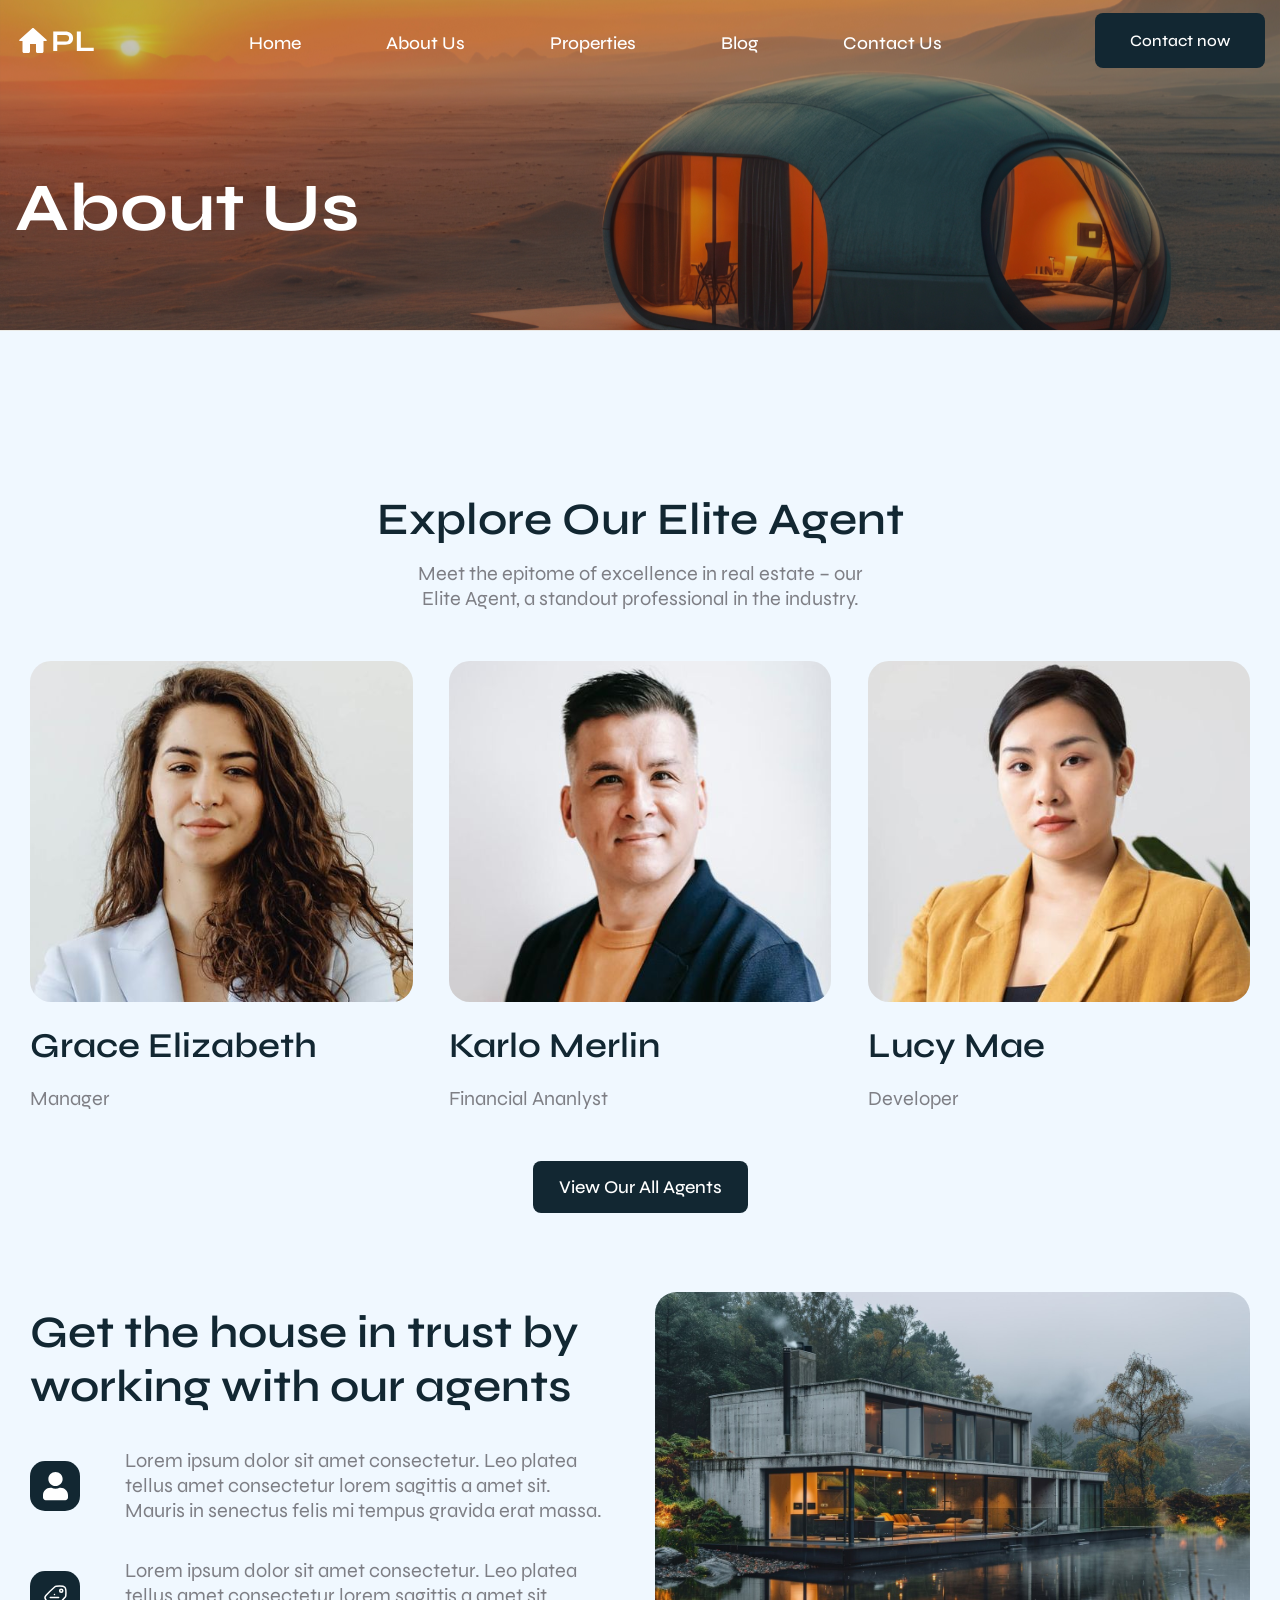
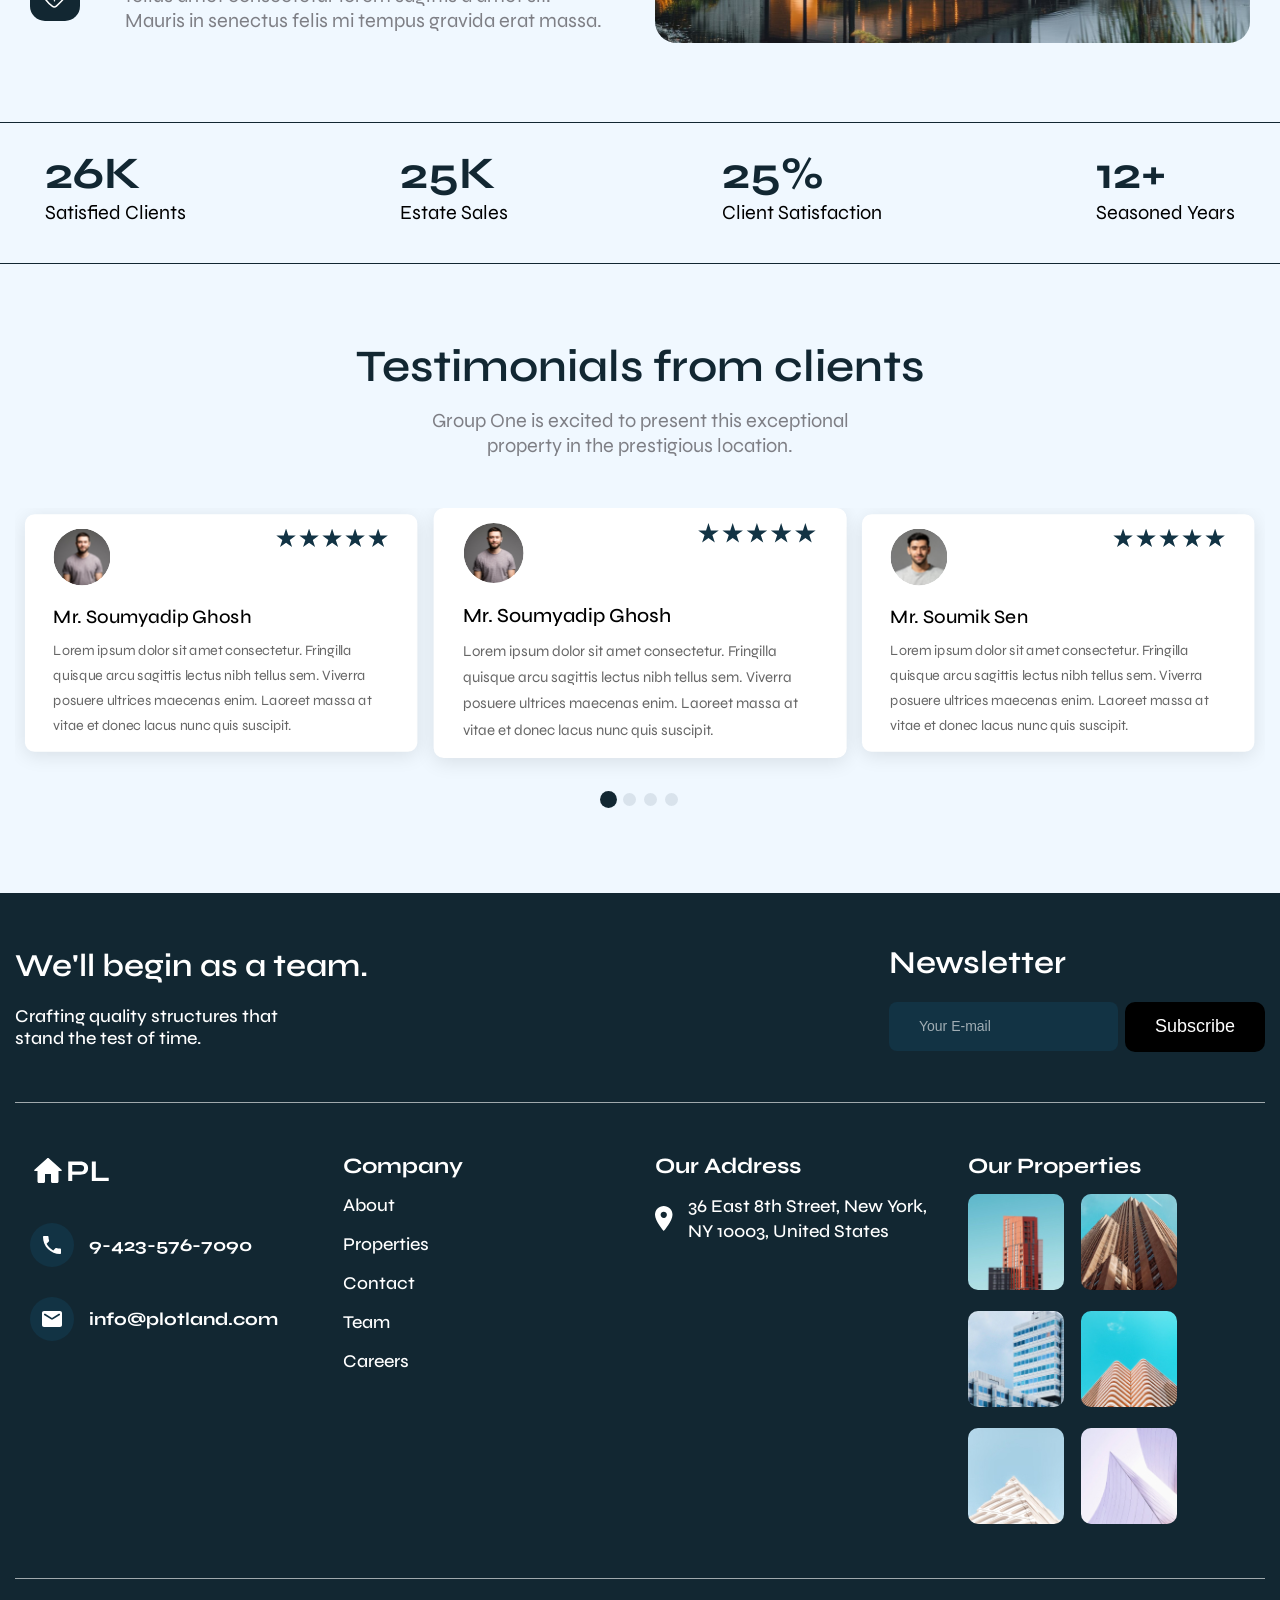
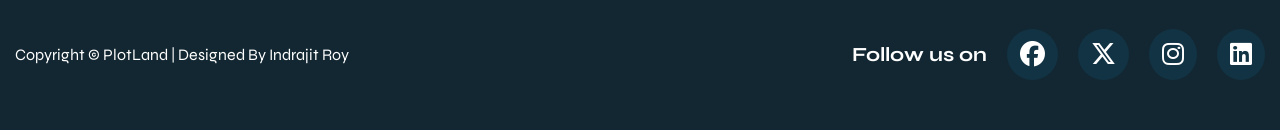
==== commit 01bb340d: "updated file" ====
--- a/about-us.html
+++ b/about-us.html
@@ -32,7 +32,7 @@
                             <li><a href="#">Contact Us</a></li>
                         </ul>
                         <div class="nav-btn">
-                            <a href="#">Contact now</a>
+                            <a class="btn-hover-effect" href="#">Contact now</a>
                         </div>
                     </div>
                 </div>
@@ -92,7 +92,7 @@
                 </div>
             </div>
             <div class="explr-btn">
-                <a href="">View Our All Agents</a>
+                <a class="btn-hover-effect" href="">View Our All Agents</a>
             </div>
         </div>
     </section>
--- a/css/abhout-us.css
+++ b/css/abhout-us.css
@@ -52,6 +52,44 @@
     font-size: 20px;
     color: rgba(97, 96, 102, 0.8);
 }
+
+.btn-hover-effect {
+    border: none;
+    border-radius: 5px;
+    font-weight: bold;
+    cursor: pointer;
+    transition: all 1000ms;
+    font-size: 15px;
+    position: relative;
+    overflow: hidden;
+    display: inline-block;
+    text-decoration: none;
+}
+
+.btn-hover-effect:hover {
+    color: #ffffff;
+    transform: scale(1.1);
+    outline: 2px solid #70bdca;
+    box-shadow: 4px 5px 17px -4px #268391;
+}
+
+.btn-hover-effect::before {
+    content: "";
+    position: absolute;
+    left: -50px;
+    top: 0;
+    width: 0;
+    height: 100%;
+    background-color: #2c9caf;
+    transform: skewX(45deg);
+    z-index: -1;
+    transition: width 1000ms;
+}
+
+.btn-hover-effect:hover::before {
+    width: 250%;
+}
+
 
 header {
     padding-top: 13px;
@@ -105,7 +143,7 @@
     color: #FFFFFF;
 }
 
-.nav-btn a {
+.nav-btn .btn-hover-effect {
     padding: 18px 35px;
     background-color: #122732;
     border-radius: 8px;
@@ -178,7 +216,7 @@
     margin-top: 50px;
 }
 
-.explr-btn>a {
+.explr-btn .btn-hover-effect {
     padding: 15px 26px;
     background-color: #122732;
     border-radius: 8px;
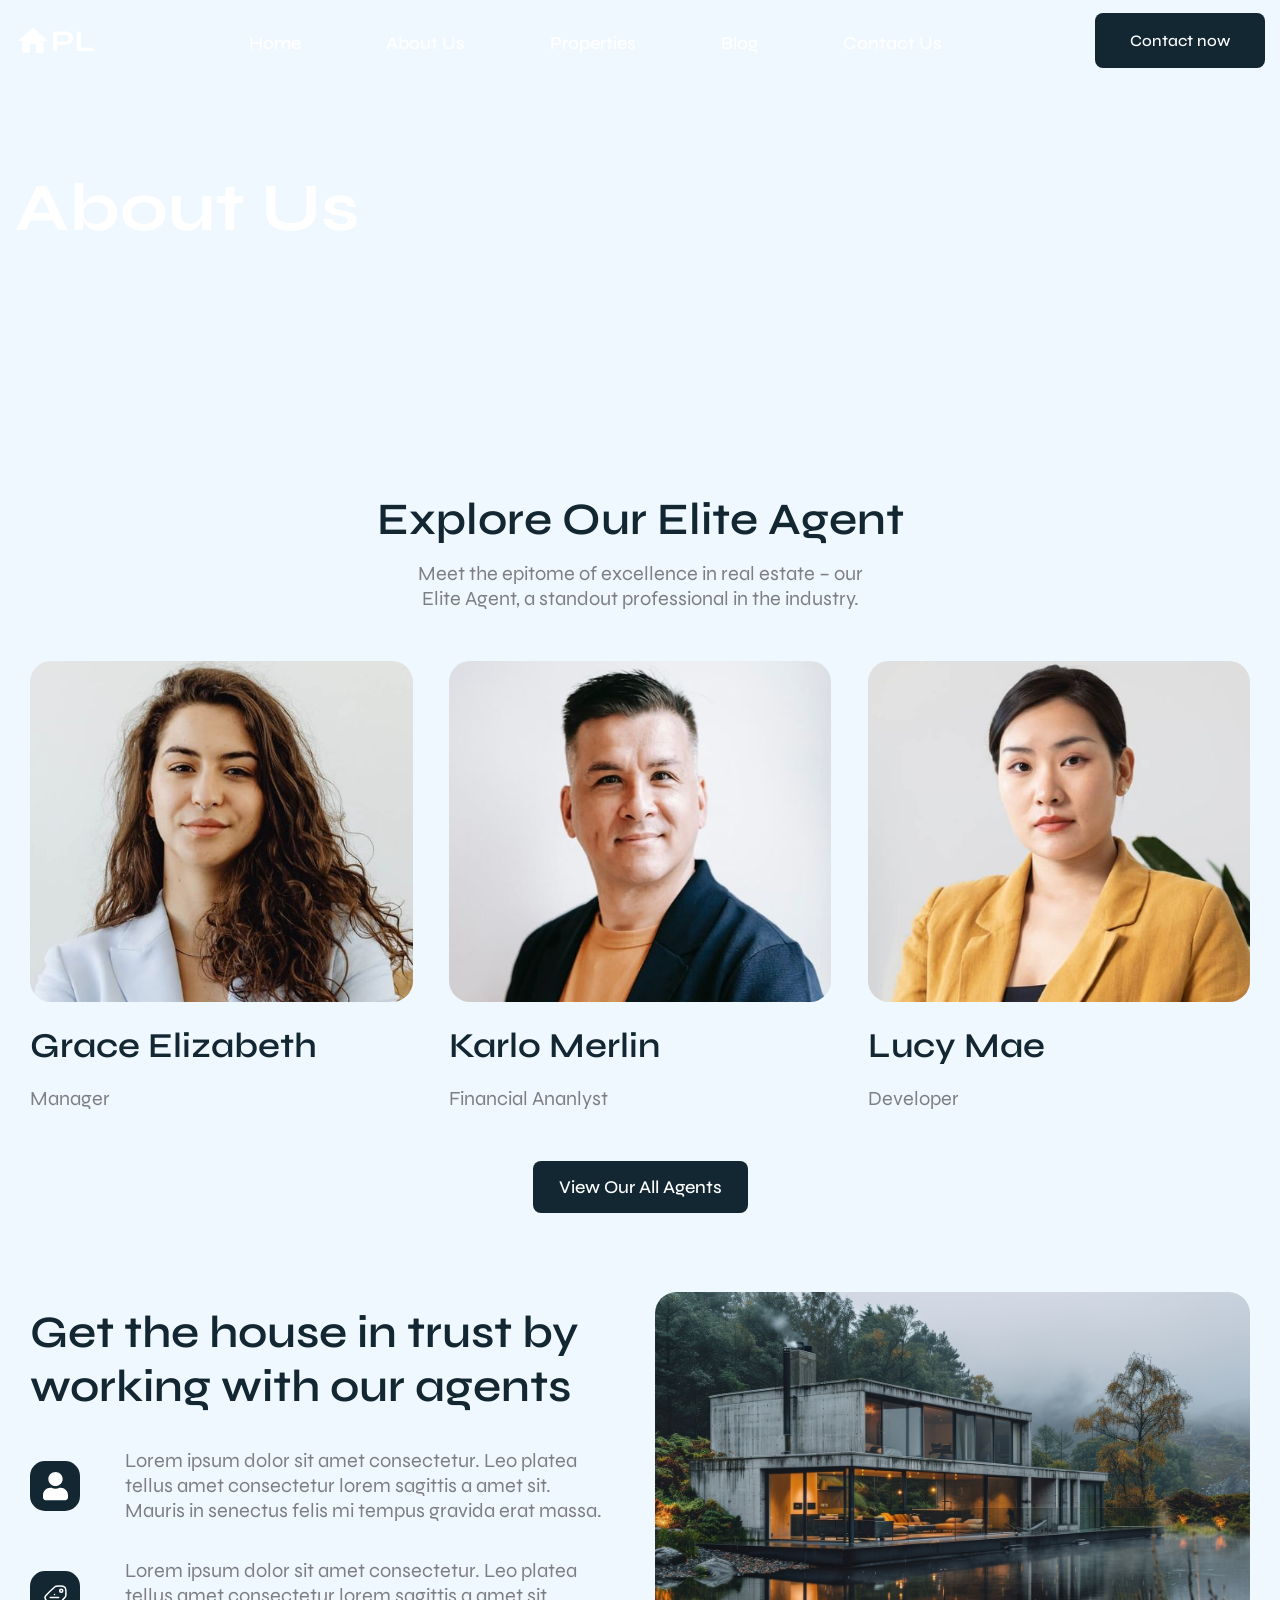
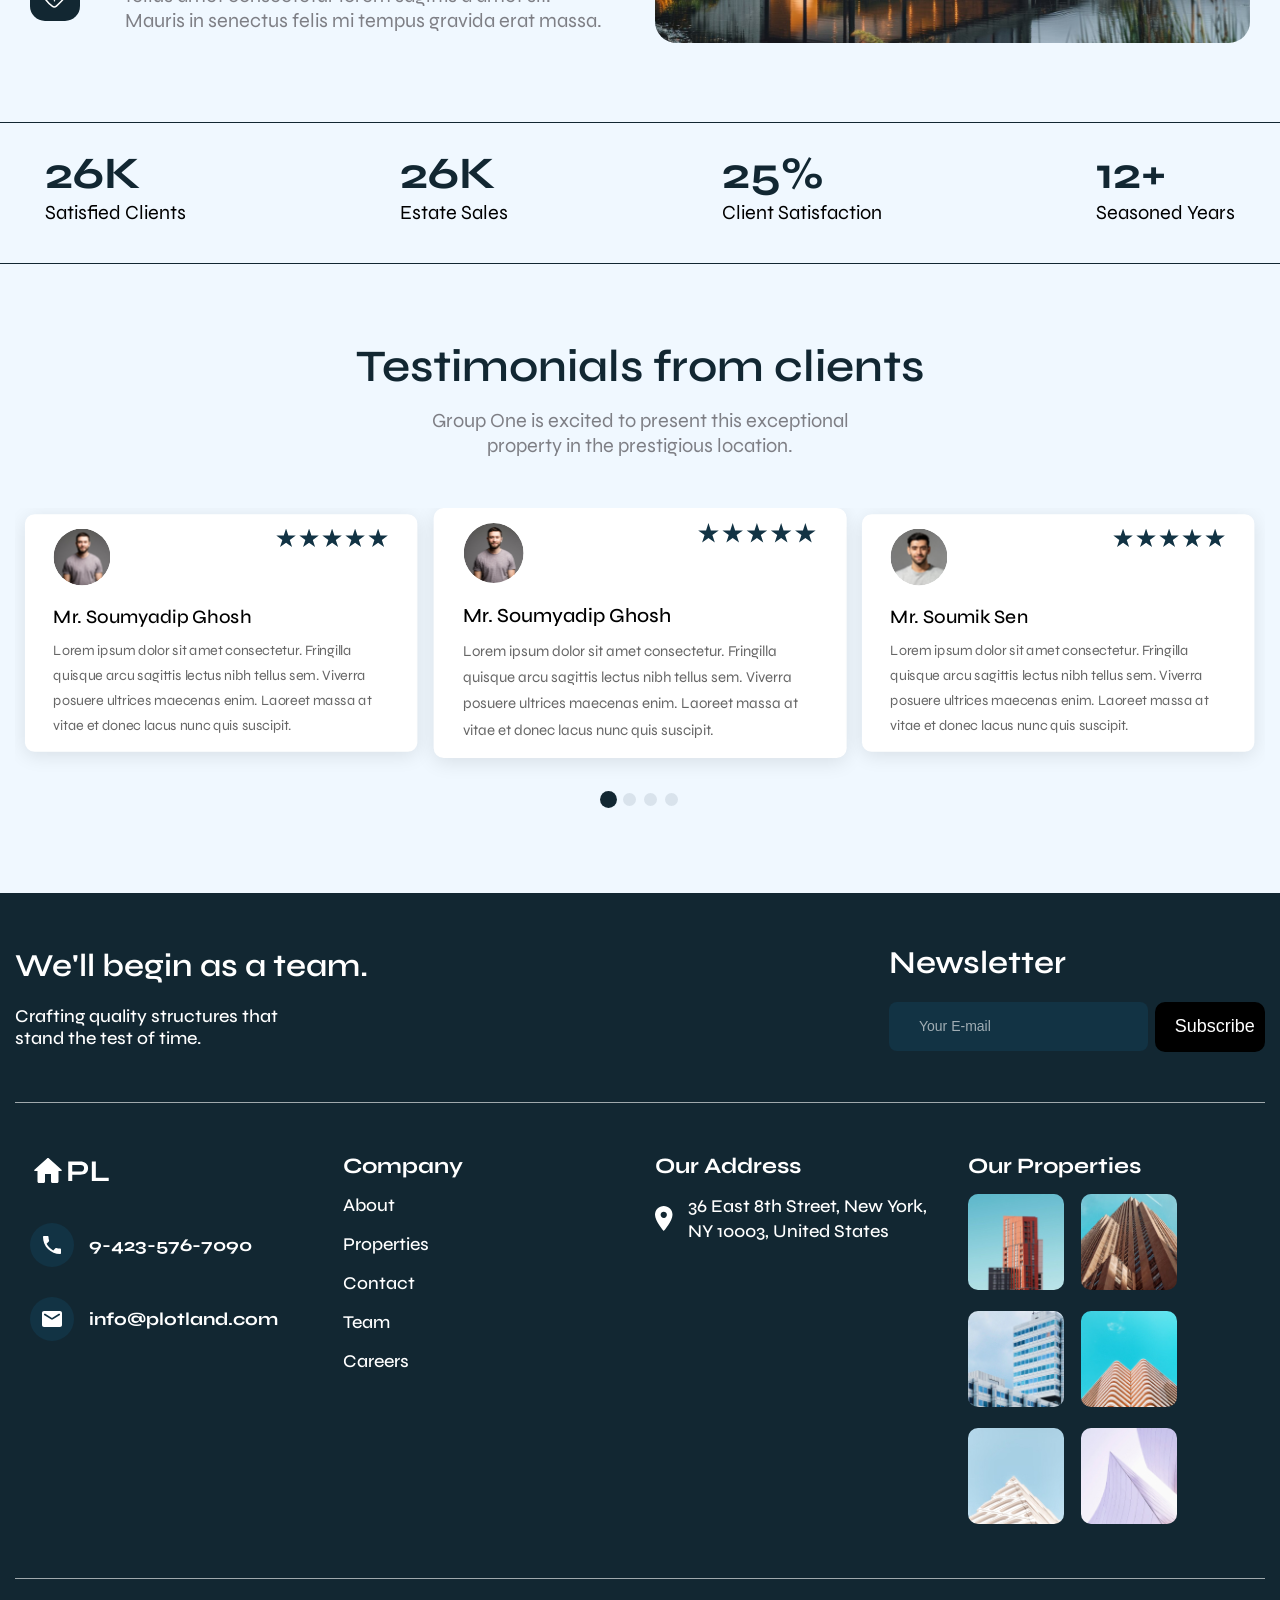
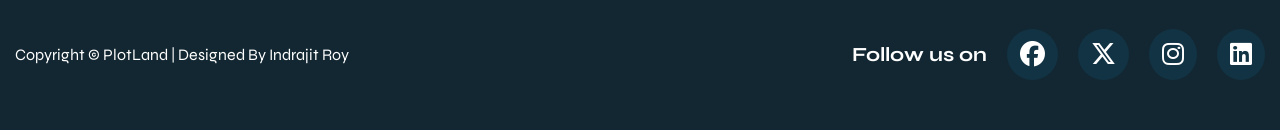
==== commit 23681474: "updated file" ====
--- a/about-us.html
+++ b/about-us.html
@@ -5,6 +5,7 @@
     <meta charset="UTF-8">
     <meta name="viewport" content="width=device-width, initial-scale=1.0">
     <title>Document</title>
+    <link rel="stylesheet" href="css/style.css">
     <link rel="stylesheet" href="css/abhout-us.css">
     <link rel="stylesheet" href="https://cdnjs.cloudflare.com/ajax/libs/font-awesome/6.7.2/css/all.min.css">
     <link rel="stylesheet" href="https://cdn.jsdelivr.net/npm/swiper/swiper-bundle.min.css" />
@@ -24,12 +25,12 @@
                         <i class="fa-solid fa-bars"></i>
                     </div>
                     <div class="navbar-collapse">
-                        <ul>
-                            <li><a href="index.html">Home</a></li>
-                            <li><a href="#">About Us</a></li>
-                            <li><a href="#">Properties</a></li>
-                            <li><a href="blog.html">Blog</a></li>
-                            <li><a href="#">Contact Us</a></li>
+                        <ul class="nav-list">
+                            <li><a class="button" href="index.html">Home</a></li>
+                            <li><a class="button" href="#">About Us</a></li>
+                            <li><a class="button" href="#">Properties</a></li>
+                            <li><a class="button" href="blog.html">Blog</a></li>
+                            <li><a class="button" href="#">Contact Us</a></li>
                         </ul>
                         <div class="nav-btn">
                             <a class="btn-hover-effect" href="#">Contact now</a>
@@ -41,7 +42,7 @@
     </header>
 
 
-    <section class="banner-section">
+    <section class="banner2-section">
         <div class="container">
             <div class="banner-content">
                 <h1>About Us</h1>
@@ -245,7 +246,9 @@
                     <h2>Newsletter</h2>
                     <div class="newsletter-form">
                         <input type="email" placeholder="Your E-mail" />
-                        <button>Subscribe</button>
+                        <button class="bttn">
+                            <span class="button-content">Subscribe</span>
+                        </button>
                     </div>
                 </div>
             </div>
--- a/css/style.css
+++ b/css/style.css
@@ -0,0 +1,2772 @@
+@import url('https://fonts.googleapis.com/css2?family=Syne:wght@400..800&display=swap');
+
+* {
+    margin: 0;
+    padding: 0;
+    box-sizing: border-box;
+}
+
+.container {
+    max-width: 1446px;
+    margin: 0 auto;
+    padding: 0 15px;
+    width: 100%;
+}
+
+html,
+body {
+    overflow-x: hidden;
+    scroll-behavior: smooth;
+}
+
+body {
+    font-family: "Syne", sans-serif;
+    background: #F0F8FF;
+}
+
+.row {
+    display: flex;
+    flex-wrap: wrap;
+}
+
+ul li {
+    list-style: none;
+}
+
+a {
+    text-decoration: none;
+    display: inline-block;
+}
+
+span {
+    display: inline-block;
+}
+
+.cmn-head {
+    font-weight: 600;
+    font-size: 45px;
+    color: #122732;
+}
+
+.cmn-para {
+    font-size: 20px;
+    color: rgba(97, 96, 102, 0.8);
+}
+
+header {
+    padding-top: 13px;
+    position: absolute;
+    top: 0;
+    left: 0;
+    right: 0;
+    z-index: 99;
+}
+
+.nav-wrpr,
+.navbar-collapse,
+.navbar-collapse>ul {
+    display: flex;
+    align-items: center;
+
+}
+
+.navbar-collapse {
+    flex-grow: 2;
+}
+
+.navbar-collapse ul {
+    margin: 0 auto;
+    gap: 85px;
+    width: fit-content;
+    height: fit-content;
+}
+
+/* nav-links effect */
+.nav-list {
+    list-style: none;
+    display: flex;
+    gap: 30px;
+    padding: 0;
+    margin: 0;
+}
+
+.nav-list a {
+    position: relative;
+    text-decoration: none;
+    font-size: 18px;
+    color: #1e1e1e;
+    padding: 6px 0;
+    transition: color 0.3s ease;
+}
+
+/* Hover text color */
+.nav-list a:hover {
+    color: #268391;
+}
+
+/* Underline effect */
+.nav-list a::after {
+    content: '';
+    position: absolute;
+    left: 0;
+    bottom: 0;
+    height: 2px;
+    width: 100%;
+    background-color: #268391;
+    transform: scaleX(0);
+    transform-origin: left;
+    transition: transform 0.3s ease;
+}
+
+.nav-list a:hover::after {
+    transform: scaleX(1);
+}
+
+
+.nav-log img {
+    max-width: 81px;
+    object-fit: contain;
+    width: 100%;
+}
+
+.nav-toggler {
+    display: none;
+    color: white;
+}
+
+.nav-toggler .active {
+    color: black;
+}
+
+.active {
+    display: flex !important;
+}
+
+.navbar-collapse ul li a {
+    font-weight: 500;
+    font-size: 18px;
+    line-height: 30px;
+    color: #FFFFFF;
+}
+
+.nav-btn a {
+    padding: 18px 35px;
+    background-color: #122732;
+    border-radius: 8px;
+    color: #FFFFFF;
+    font-weight: 500;
+    font-size: 16px;
+}
+
+/* button effect 1 */
+.btn-hover-effect {
+    border: none;
+    border-radius: 5px;
+    font-weight: bold;
+    cursor: pointer;
+    transition: all 1000ms;
+    font-size: 15px;
+    position: relative;
+    overflow: hidden;
+    display: inline-block;
+    text-decoration: none;
+}
+
+.btn-hover-effect:hover {
+    color: #ffffff;
+    transform: scale(1.1);
+    outline: 2px solid #70bdca;
+    box-shadow: 4px 5px 17px -4px #268391;
+}
+
+.btn-hover-effect::before {
+    content: "";
+    position: absolute;
+    left: -50px;
+    top: 0;
+    width: 0;
+    height: 100%;
+    background-color: #2c9caf;
+    transform: skewX(45deg);
+    z-index: -1;
+    transition: width 1000ms;
+}
+
+.btn-hover-effect:hover::before {
+    width: 250%;
+} 
+
+.banner-section {
+  position: relative;
+  height: 100vh;
+  overflow: hidden;
+}
+
+.hero-swiper,
+.swiper-wrapper,
+.swiper-slide {
+  height: 100%; 
+}
+
+.hero-swiper {
+    width: 100%;
+}
+
+.hero-swiper .swiper-slide {
+    width: 100%;
+    background-repeat: no-repeat !important;
+    background-position: center !important;
+    background-size: cover !important;
+    display: flex;
+    align-items: center;
+}
+
+.banner-content {
+    display: flex;
+    flex-direction: column;
+    gap: 30px;
+}
+
+/* .content-1 {
+    padding: 217px 0;
+}
+
+.content-2,
+.content-3 {
+    padding: 177px 0;
+} */
+
+.banner-content h1 {
+    font-weight: 700;
+    font-size: 68px;
+    line-height: 81px;
+    color: white;
+}
+
+.banner-content p {
+    font-weight: 400;
+    font-size: 20px;
+    line-height: 30px;
+    color: white;
+    max-width: 650px;
+}
+
+/* MOST VIEWED */
+
+.most-viewed {
+    padding: 75px 0;
+}
+
+.viewed-top {
+    text-align: center;
+    margin-bottom: 50px;
+
+}
+
+.viewed-top .cmn-head {
+    margin-bottom: 15px;
+}
+
+.viewed-top .cmn-para {
+    max-width: 612px;
+    margin: 0 auto;
+}
+
+.most-viewed>div>div.row {
+    justify-content: space-between;
+}
+
+.col-4 {
+    width: 33%;
+    padding: 0 15px;
+}
+
+.viewed-img>img {
+    max-width: 424px;
+    object-fit: contain;
+    width: 100%;
+}
+
+.text-1 img {
+    padding: 3px;
+}
+
+.child-viewed {
+    background: white;
+    border-radius: 25px;
+    padding: 18px 15px;
+    height: 100%;       
+}
+
+
+
+/* .child-viewed:hover span,
+.child-viewed:hover h3,
+.child-viewed:hover h4 {
+    color: #FFFFFF;
+}
+
+.child-viewed:hover .view-btn-1 {
+    border: 1px solid #FFFFFF;
+    border-radius: 8px;
+}
+
+.child-viewed:hover .view-btn-2 {
+    background-color: #FFFFFF;
+}
+
+.child-viewed:hover .text-1 img {
+    border-radius: 8px;
+    background-color: #FFFFFF;
+} */
+
+.text-1 {
+    display: flex;
+    justify-content: space-between;
+    align-items: center;
+    margin: 10px 0 15px 0;
+}
+
+.small-txt {
+    font-size: 15px;
+    color: #616066;
+}
+
+.cmn-view-txt {
+    font-weight: 600;
+    font-size: 30px;
+    color: #123344;
+    white-space: nowrap;
+}
+
+.cmn-view2-txt {
+    font-weight: 500;
+    font-size: 25px;
+    color: #123344;
+    margin: 15px 0;
+}
+
+.view-btns {
+    display: flex;
+    justify-content: space-between;
+    text-align: center;
+}
+
+.view-btn-1 {
+    padding: 14px 58px;
+    background-color: #122732;
+    border-radius: 8px;
+    color: white;
+    font-weight: 500;
+    transition: all 1000ms;
+    font-size: 15px;
+    position: relative;
+    overflow: hidden;
+    text-decoration: none;
+    z-index: 1;
+    white-space: nowrap;
+}
+
+.view-btn-1:hover {
+    color: #ffffff;
+    /* transform: scale(1.1); */
+    outline: 2px solid #70bdca;
+    box-shadow: 4px 5px 17px -4px #268391;
+}
+
+.view-btn-1::before {
+    content: "";
+    position: absolute;
+    left: -50px;
+    top: 0;
+    width: 0;
+    height: 100%;
+    background-color: #2c9caf;
+    transform: skewX(45deg);
+    z-index: -1;
+    transition: width 1000ms;
+}
+
+.view-btn-1:hover::before {
+    width: 250%;
+}
+
+
+.view-btn-2 {
+    padding: 14px 58px;
+    border: 1px solid #122732;
+    border-radius: 8px;
+    color: #122732;
+    font-weight: 500;
+    transition: all 1000ms;
+    font-size: 15px;
+    position: relative;
+    overflow: hidden;
+    text-decoration: none;
+    z-index: 1;
+    white-space: nowrap;
+}
+
+.view-btn-2:hover {
+    color: #ffffff;
+    outline: 2px solid #122732;
+    box-shadow: 4px 5px 17px -4px #08202c;
+
+}
+
+.view-btn-2::before {
+    content: "";
+    position: absolute;
+    left: -50px;
+    top: 0;
+    width: 0;
+    height: 100%;
+    background-color: #123344;
+    transform: skewX(45deg);
+    z-index: -1;
+    transition: width 1000ms;
+}
+
+.view-btn-2:hover::before {
+    width: 250%;
+}
+
+.view-property {
+    text-align: center;
+    margin-top: 50px;
+}
+
+.view-property .btn-hover-effect {
+    padding: 15px 26px;
+    background-color: #122732;
+    border-radius: 8px;
+    color: white;
+    font-weight: 500;
+    font-size: 18px;
+}
+
+
+/*viewed swiper */
+
+.mostViewedSwiper {
+    display: none !important;
+}
+
+/* find house */
+
+.col-50 {
+    width: 50%;
+    padding: 0 15px;
+}
+
+.find-house {
+    padding-bottom: 75px;
+}
+
+.find-house>div>div.row {
+    align-items: center;
+    justify-content: space-between;
+}
+
+.child-house img {
+    max-width: 696px;
+    object-fit: contain;
+    width: 100%;
+}
+
+.child-house-content .btn-hover-effect {
+    padding: 10px 30px;
+    border-radius: 8px;
+    background-color: #122732;
+    color: #FFFFFF;
+    width: fit-content;
+}
+
+.child-house-content {
+    display: flex;
+    flex-direction: column;
+    gap: 30px;
+}
+
+/* Our Work Section */
+
+.our-work {
+    padding-bottom: 75px;
+}
+
+.our-work-top {
+    text-align: center;
+}
+
+.our-work-top .cmn-head {
+    margin-bottom: 15px;
+}
+
+.our-work-top .cmn-para {
+    max-width: 612px;
+    margin: 0 auto;
+}
+
+.col-23 {
+    width: 23.33%;
+    padding: 0 15px;
+}
+
+.col-15 {
+    width: 15%;
+    padding: 0 15px;
+}
+
+.child-work .img-1 {
+    max-width: 50px;
+    object-fit: contain;
+    width: 100%;
+
+}
+
+.arrow {
+    max-width: 183px;
+    object-fit: contain;
+    width: 100%;
+}
+
+.child-work {
+    width: 100%;
+    display: flex;
+    flex-direction: column;
+    gap: 25px;
+    padding: 20px 24px 20px 20px;
+    background-color: #FFFFFF;
+    border-radius: 25px;
+    margin-top: 50px;
+}
+
+.cmn-work-head {
+    font-weight: 500;
+    font-size: 25px;
+}
+
+.child-work p {
+    font-size: 18px;
+    color: #616066;
+    max-width: 292px;
+}
+
+.our-work .row {
+    align-items: center;
+}
+
+.child-arrow {
+    display: flex;
+    align-items: center;
+    justify-content: center;
+}
+
+/* Numbers Section */
+
+.numbers {
+    border-top: 1px solid #122732;
+    border-bottom: 1px solid #122732;
+    padding: 30px;
+}
+
+.numbers .row {
+    justify-content: space-between;
+}
+
+.cmn-number-text {
+    font-weight: 700;
+    font-size: 45px;
+    line-height: 40px;
+    color: #122732
+}
+
+.stats p {
+    font-size: 20px;
+    line-height: 40px;
+    white-space: nowrap;
+}
+
+/* Explore Section */
+
+.explore {
+    padding: 75px 0;
+}
+
+.explore-top {
+    display: flex;
+    align-items: center;
+    flex-direction: column;
+    gap: 15px;
+    margin-bottom: 50px;
+}
+
+.explore-top .cmn-para {
+    max-width: 486px;
+    text-align: center;
+}
+
+.explore .row {
+    justify-content: space-between;
+}
+
+.explr-img {
+    margin-bottom: 20px;
+}
+
+.explr-img img {
+    max-width: 456px;
+    object-fit: contain;
+    width: 100%;
+}
+
+.cmn-expl-txt {
+    font-weight: 600;
+    font-size: 35px;
+    line-height: 40px;
+    color: #122732;
+    margin-bottom: 20px;
+}
+
+.explr-btn {
+    text-align: center;
+    margin-top: 50px;
+}
+
+.explr-btn .btn-hover-effect {
+    padding: 15px 26px;
+    background-color: #122732;
+    border-radius: 8px;
+    color: white;
+    font-weight: 500;
+    font-size: 18px;
+}
+
+/* Get-House Section */
+
+.get-house {
+    padding-bottom: 75px;
+}
+
+.get-house .row {
+    align-items: center;
+    justify-content: space-between;
+}
+
+.top-house-content {
+    margin: 35px 0;
+}
+
+.top-house-content,
+.bottom-house-content {
+    display: flex;
+    align-items: center;
+    gap: 45px;
+}
+
+.house-content p {
+    max-width: 480px;
+}
+
+.house-content img {
+    max-width: 50px;
+    object-fit: contain;
+    width: 100%;
+}
+
+.house-img img {
+    max-width: 696px;
+    object-fit: contain;
+    width: 100%;
+}
+
+
+/* testimonial section */
+
+.testimonials {
+    padding-bottom: 75px;
+}
+
+.testimonialSwiper {
+    width: 100% !important;
+    margin: 0 auto;
+    padding: 40px 0;
+    position: relative;
+}
+
+.testimonialSwiper .swiper-wrapper {
+    margin-bottom: 60px;
+    width: 100% !important;
+}
+
+.testimonialSwiper .swiper-slide {
+    transition: transform 0.3s ease !important;
+    transform: scale(0.95) !important;
+}
+
+.testimonialSwiper .swiper-slide-active {
+    transform: scale(1) !important;
+}
+
+.swiper-pagination-bullet {
+    width: 13px !important;
+    height: 13px !important;
+    background-color: rgba(18, 51, 68, 0.5) !important;
+    opacity: 0.6;
+    margin: 0 5px;
+    transition: 0.3s;
+    border-radius: 50%;
+}
+
+.swiper-pagination-bullet-active {
+    background-color: #122732 !important;
+    opacity: 1;
+    transform: scale(1.3);
+}
+
+.testimonial-card {
+    background: #fff;
+    padding: 15px 30px;
+    border-radius: 10px;
+    box-shadow: 0 4px 20px rgba(0, 0, 0, 0.1);
+
+}
+
+.slide-images {
+    display: flex;
+    justify-content: space-between;
+}
+
+.slide-text h4 {
+    font-weight: 500;
+    font-size: 20px;
+    margin: 10px 0;
+}
+
+.slide-text p {
+    font-size: 15px;
+    line-height: 26.25px;
+    color: rgba(37, 37, 37, 0.7);
+    max-width: 438px;
+}
+
+.avatar {
+    width: 60px;
+    height: 60px;
+    border-radius: 50%;
+    object-fit: cover;
+    margin-bottom: 10px;
+}
+
+.stars img {
+    max-width: 120px;
+    object-fit: contain;
+    width: 100%;
+}
+
+.test-head {
+    margin-bottom: 50px;
+    text-align: center;
+}
+
+.test-head h2 {
+    margin-bottom: 15px;
+}
+
+.test-head p {
+    max-width: 487px;
+    margin: 0 auto;
+}
+
+/* Blog Section */
+
+.blogs {
+    padding-bottom: 75px;
+}
+
+.blogs-top {
+    text-align: center;
+    margin-bottom: 50px;
+}
+
+.blogs-top h2 {
+    margin-bottom: 15px;
+}
+
+.blogs-top p {
+    font-size: 20px;
+    color: #616066;
+}
+
+.blog-swiper .swiper-slide {
+    transition: transform 0.3s ease !important;
+}
+
+.blog-card {
+    padding: 16px;
+    background: #FFFFFF;
+    border-radius: 25px;
+    box-shadow: 0 4px 20px rgba(0, 0, 0, 0.1);
+}
+
+.blog-image>img {
+    max-width: 424px;
+    border-radius: 25px;
+    width: 100%;
+    object-fit: contain;
+}
+
+.cmn-blog-txt {
+    font-weight: 500;
+    font-size: 20px;
+    line-height: 25px;
+    max-width: 401px;
+    margin-bottom: 20px;
+}
+
+.blog-txt p {
+    font-size: 15px;
+    color: #616066;
+}
+
+.blog-txt a {
+    display: flex;
+    align-items: center;
+    gap: 5px;
+    font-weight: 500;
+    font-size: 20px;
+    color: #252525;
+    margin-top: 20px;
+    text-decoration: none;
+    position: relative;
+    overflow: hidden;
+    transition: transform 0.3s ease;
+}
+
+.link-text {
+    position: relative;
+    display: inline-block;
+}
+
+.link-text::after {
+    content: "";
+    position: absolute;
+    bottom: 0;
+    left: 0;
+    height: 2px;
+    width: 100%;
+    background-color: #252525;
+    transform: scaleX(0);
+    transform-origin: left;
+    transition: transform 0.3s ease;
+}
+
+.blog-txt a:hover .link-text::after {
+    transform: scaleX(1);
+}
+
+.blog-txt a:hover {
+    transform: translateY(-2px);
+}
+
+.blog-txt a img {
+    transition: transform 0.3s ease;
+}
+
+.blog-txt a:hover img {
+    transform: translateX(5px);
+}
+
+.blog-swiper .swiper-slide {
+    width: 30%;
+}
+
+.blog-swiper .swiper-wrapper {
+    margin-bottom: 60px;
+}
+
+.blog-swiper .swiper-wrapper:hover > .swiper-slide {
+  transition: 0.3s ease;
+}
+
+.blog-swiper .swiper-wrapper:hover > .swiper-slide:not(:hover) {
+  filter: blur(4px);
+  transform: scaleX(0.95); 
+}
+
+.blog-swiper .swiper-slide:hover {
+  transform: scaleX(1.05); 
+  z-index: 2;
+}
+
+/* footer */
+
+footer {
+    padding: 50px 0;
+    background-color: #122732;
+    color: white;
+}
+
+footer a {
+    color: #ffffff;
+    text-decoration: none;
+    transition: transform 0.3s ease, color 0.3s ease;
+    display: inline-block;
+    /* Required for transform to work correctly */
+}
+
+footer a:hover {
+    transform: scale(1.2);
+}
+
+.child-foot a:hover {
+    color: #268391;
+}
+
+.footer-top {
+    display: flex;
+    justify-content: space-between;
+    align-items: center;
+    flex-wrap: wrap;
+    margin-bottom: 50px;
+}
+
+.footer-top h2 {
+    font-weight: 600;
+    font-size: 32px;
+    color: #FFFFFF;
+}
+
+.footer-top p {
+    max-width: 263px;
+    color: #FFFFFF;
+    font-weight: 500;
+    font-size: 18px;
+    margin-top: 20px;
+}
+
+.newsletter-form {
+    display: flex;
+    align-items: center;
+    gap: 7px;
+    margin-top: 20px;
+}
+
+.newsletter-form input {
+    padding: 17px 30px;
+    max-width: 289px;
+    width: 100%;
+    border-radius: 8px;
+    background-color: #123344;
+    color: white;
+    outline: none;
+    border: none;
+}
+
+.newsletter-form input::placeholder {
+    color: #ffffff;
+    opacity: 0.6;
+    font-size: 14px;
+}
+
+.bttn {
+    padding: 14.5px 30px;
+    max-width: 158px;
+    border-radius: 10px;
+    color: #fff;
+    border: none;
+    background-color: #000000;
+    font-weight: 500;
+    font-size: 18px;
+    position: relative;
+    overflow: hidden;
+    background-size: 400%;
+}
+
+.bttn:hover::before {
+    transform: scaleX(1);
+}
+
+.button-content {
+    position: relative;
+    z-index: 1;
+    text-align: center;
+    right: 10px;
+}
+
+.bttn::before {
+    content: "";
+    position: absolute;
+    top: 0;
+    left: 0;
+    transform: scaleX(0);
+    transform-origin: 0 50%;
+    width: 100%;
+    height: 100%;
+    border-radius: inherit;
+    background: #123344;
+    transition: all 0.475s;
+}
+
+
+
+footer .row {
+    border-top: 1px solid rgba(255, 255, 255, 0.60);
+    border-bottom: 1px solid rgba(255, 255, 255, 0.60);
+    padding: 50px 0;
+}
+
+.phone {
+    display: flex;
+    align-items: center;
+    gap: 15px;
+}
+
+.foot-1 p {
+    font-size: 18px;
+    font-weight: 700;
+}
+
+.email {
+    display: flex;
+    align-items: center;
+    gap: 15px;
+}
+
+.col-25 {
+    width: 25%;
+    padding: 0 15px;
+}
+
+.child-foot h3 {
+    font-weight: 700;
+    font-size: 22px;
+    margin-bottom: 15px;
+}
+
+.location {
+    display: flex;
+    align-items: center;
+    gap: 15px
+}
+
+.location p {
+    max-width: 240px;
+    font-weight: 500;
+    font-size: 18px;
+    line-height: 25px;
+}
+
+.foot-images {
+    display: flex;
+    flex-wrap: wrap;
+    gap: 17px;
+}
+
+.img>img {
+    max-width: 96px;
+    object-fit: contain;
+    width: 100%;
+}
+
+.foot-1 {
+    display: flex;
+    flex-direction: column;
+    gap: 30px;
+}
+
+.child-foot ul {
+    display: flex;
+    flex-direction: column;
+    flex-wrap: wrap;
+    gap: 17px;
+}
+
+.child-foot ul li a {
+    color: #FFFFFF;
+    font-weight: 500;
+    font-size: 18px;
+}
+
+.bottom-foot {
+    display: flex;
+    flex-wrap: wrap;
+    justify-content: space-between;
+    align-items: center;
+    padding-top: 50px;
+}
+
+.bottom-right-foot {
+    display: flex;
+    align-items: center;
+    gap: 20px;
+}
+
+.bottom-right-foot p {
+    font-weight: 500;
+    font-size: 18px;
+}
+
+.foot-txt {
+    font-weight: 700;
+    font-size: 20px;
+}
+
+.fa-brands {
+    display: inline-block;
+    font-size: 25px;
+    border-radius: 50%;
+    padding: 13px;
+    background-color: #123344;
+    transition: all 0.4s cubic-bezier(0.15, 0.83, 0.66, 1);
+}
+
+.fa-brands:hover {
+    transform: scale(1.2);
+    border-radius: 15px;
+}
+
+.fa-facebook:hover {
+    background-color: #1877F2;
+}
+
+.fa-x-twitter:hover {
+    background-color: #000000;
+}
+
+.fa-instagram:hover {
+    background-color: #d62976;
+}
+
+.fa-linkedin:hover {
+    background-color: #0072b1;
+}
+
+/* Header Section */
+@media screen and (max-width : 991px) {
+    .nav-toggler {
+        display: block;
+        margin-left: auto;
+    }
+
+    .navbar-collapse {
+        position: absolute;
+        display: none;
+        left: 0;
+        right: 0;
+        top: 50px;
+        padding: 15px 0;
+    }
+
+    .navbar-collapse ul li a {
+        color: #123344;
+    }
+
+    .navbar-collapse,
+    .navbar-collapse ul {
+        flex-direction: column;
+        align-items: center;
+        gap: 20px;
+        background: white;
+    }
+
+    .navbar-collapse .nav-btn {
+        text-align: center;
+        margin-top: 10px;
+    }
+
+    /* .banner-content {
+        padding: 100px 0;
+    } */
+
+    .banner-content h1 {
+        font-size: 40px;
+        line-height: 60px;
+    }
+
+    .banner-content p {
+        font-size: 16px;
+    }
+
+}
+
+@media screen and (max-width : 768px) {
+
+    .navbar-collapse,
+    .navbar-collapse ul {
+        gap: 15px;
+    }
+
+    .navbar-collapse ul li a {
+        font-size: 14px;
+    }
+
+    .nav-btn a {
+        font-size: 14px;
+        padding: 13px 25px;
+    }
+
+    /* .banner-content {
+        padding: 90px 0;
+    } */
+
+
+
+    .banner-content h1 {
+        font-size: 35px;
+        line-height: 50px;
+    }
+
+    /* .content-1 h1 {
+        width: 70vw;
+    } */
+
+    .banner-content p {
+        font-size: 14px;
+        line-height: 17px;
+    }
+
+    .most-viewed .row {
+        display: none;
+    }
+
+    .mostViewedSwiper {
+        display: block !important;
+    }
+
+
+}
+
+@media (max-width: 576px) {
+    /* .banner-content {
+        padding: 80px 0;
+    } */
+
+    .banner-section {
+        height: 70vh;
+    }
+
+    .banner-content h1 {
+        font-size: 24px;
+        line-height: 32px;
+    }
+
+    .banner-content p {
+        font-size: 13px;
+        line-height: 18px;
+    }
+
+    .nav-btn a {
+        padding: 10px 20px;
+        font-size: 14px;
+    }
+
+}
+
+@media screen and (max-width : 320px) {
+
+    .navbar-collapse,
+    .navbar-collapse ul {
+        gap: 10px;
+    }
+
+    .navbar-collapse ul li a {
+        font-size: 12px;
+    }
+
+    .nav-btn a {
+        font-size: 14px;
+        padding: 12px 23px;
+    }
+
+    /* .banner-content {
+        padding: 60px 0;
+    } */
+
+    .banner-section {
+        height: 60vh;
+    }
+
+    .banner-content h1 {
+        font-size: 25px;
+        line-height: 30px;
+    }
+
+    .banner-content p {
+        font-size: 12px;
+        line-height: 15px;
+    }
+
+}
+
+@media screen and (max-width : 1360px) {
+    .view-btns {
+        flex-direction: column;
+        row-gap: 10px;
+    }
+
+    .view-btn-1,
+    .view-btn-2 {
+        width: 100%;
+    }
+}
+
+@media screen and (max-width : 1024px) {
+    .cmn-head {
+        font-size: 30px;
+        margin-bottom: 10px;
+    }
+
+    .cmn-para {
+        font-size: 15px;
+    }
+
+    .cmn-view-txt {
+        font-size: 20px;
+    }
+
+    .cmn-view2-txt {
+        font-size: 20px;
+        margin: 10px 0;
+    }
+
+    .small-txt {
+        font-size: 9px;
+    }
+
+    .text-1 {
+        margin: 8px 0 10px 0;
+    }
+
+    .most-viewed {
+        padding: 50px 0;
+    }
+
+    .view-btns {
+        text-align: center;
+    }
+
+    .viewed-top {
+        margin-bottom: 30px;
+    }
+
+    .find-house {
+        padding-bottom: 50px;
+    }
+
+    .child-house-content {
+        gap: 20px;
+    }
+
+    .our-work {
+        padding-bottom: 50px;
+    }
+
+    .col-23 {
+        width: 25%;
+    }
+
+    .col-15 {
+        width: 12.5%;
+    }
+
+    .child-work {
+        gap: 20px;
+        margin-top: 30px;
+    }
+
+    .cmn-work-head {
+        font-size: 20px;
+    }
+
+    .child-work p {
+        font-size: 15px;
+    }
+
+    .our-work .row {
+        justify-content: space-between;
+    }
+
+    .numbers {
+        padding: 28px;
+    }
+
+    .cmn-number-text {
+        font-size: 40px;
+        line-height: 38px;
+    }
+
+    .stats p {
+        font-size: 18px;
+        line-height: 38px;
+    }
+
+
+    .explore {
+        padding: 50px 0;
+    }
+
+    .explore-top {
+        gap: 10px;
+        margin-bottom: 30px;
+    }
+
+    .explore-top .cmn-para {
+        max-width: 486px;
+        text-align: center;
+    }
+
+    .explore .row {
+        justify-content: space-between;
+    }
+
+    .explr-img {
+        margin-bottom: 18px;
+    }
+
+    .cmn-expl-txt {
+        font-size: 35px;
+        line-height: 38px;
+        color: #122732;
+        margin-bottom: 18px;
+    }
+
+    .explr-btn {
+        text-align: center;
+        margin-top: 30px;
+    }
+
+
+    .get-house {
+        padding-bottom: 50px;
+    }
+
+
+    .top-house-content {
+        margin: 30px 0;
+    }
+
+    .top-house-content,
+    .bottom-house-content {
+        gap: 40px;
+    }
+
+    .house-content p {
+        max-width: 480px;
+    }
+
+    .house-content img {
+        max-width: 50px;
+        object-fit: contain;
+        width: 100%;
+    }
+
+    .house-img img {
+        max-width: 696px;
+        object-fit: contain;
+        width: 100%;
+    }
+
+    .testimonials {
+        padding-bottom: 50px;
+    }
+
+    .testimonialSwiper {
+        padding: 38px 0;
+
+    }
+
+    .testimonialSwiper .swiper-wrapper {
+        margin-bottom: 50px;
+        width: 100% !important;
+    }
+
+    .swiper-pagination-bullet {
+        width: 12px !important;
+        height: 12px !important;
+        margin: 0 4px;
+    }
+
+    .testimonial-card {
+        padding: 14px 28px;
+    }
+
+    .slide-text h4 {
+        font-size: 18px;
+        margin: 8px 0;
+    }
+
+    .slide-text p {
+        font-size: 14px;
+        line-height: 25px;
+    }
+
+    .avatar {
+        width: 50px;
+        height: 50px;
+        margin-bottom: 8px;
+    }
+
+    .stars img {
+        max-width: 110px;
+    }
+
+    .test-head {
+        margin-bottom: 27px;
+        text-align: center;
+    }
+
+    .test-head h2 {
+        margin-bottom: 10px;
+    }
+
+
+    .blogs {
+        padding-bottom: 50px;
+    }
+
+    .blogs-top {
+        margin-bottom: 30px;
+    }
+
+    .blogs-top h2 {
+        margin-bottom: 14px;
+    }
+
+    .blogs-top p {
+        font-size: 18px;
+    }
+
+    .blog-card {
+        padding: 14px;
+    }
+
+    .cmn-blog-txt {
+        font-size: 18px;
+        line-height: 22px;
+        margin-bottom: 15px;
+    }
+
+    .blog-txt p {
+        font-size: 14px;
+    }
+
+    .blog-txt a {
+        gap: 5px;
+        font-weight: 500;
+        font-size: 20px;
+        color: #252525;
+        margin-top: 18px;
+    }
+
+    .blog-swiper .swiper-wrapper {
+        margin-bottom: 40px;
+    }
+
+
+    footer {
+        padding: 50px 0;
+    }
+
+    .footer-top {
+        margin-bottom: 40px;
+    }
+
+    .footer-top h2 {
+        font-weight: 600;
+        font-size: 30px;
+        color: #FFFFFF;
+    }
+
+    .footer-top p {
+        font-size: 16px;
+        margin-top: 18px;
+    }
+
+    .newsletter-form {
+        gap: 6px;
+        margin-top: 18px;
+    }
+
+    .newsletter-form input {
+        padding: 16px 29px;
+    }
+
+    .newsletter-form input::placeholder {
+        font-size: 14px;
+    }
+
+    .newsletter-form button {
+        padding: 14px 29px;
+        font-size: 17px;
+    }
+
+    footer .row {
+        padding: 45px 0;
+    }
+
+    .phone {
+        gap: 14px;
+    }
+
+    .foot-1 p {
+        font-size: 16px;
+    }
+
+    .email {
+        gap: 14px;
+    }
+
+    .child-foot h3 {
+        font-size: 20px;
+        margin-bottom: 14px;
+    }
+
+    .location {
+        gap: 14px
+    }
+
+    .location p {
+        font-size: 16px;
+        line-height: 23px;
+    }
+
+    .foot-images {
+        gap: 18px;
+    }
+
+    .foot-images img {
+        max-width: 70px;
+    }
+
+    .foot-1 {
+        gap: 29px;
+    }
+
+    .child-foot ul {
+        gap: 16px;
+    }
+
+    .child-foot ul li a {
+        font-size: 16px;
+    }
+
+    .bottom-foot {
+        padding-top: 45px;
+    }
+
+    .bottom-right-foot {
+        display: flex;
+        align-items: center;
+        gap: 19px;
+    }
+
+    .bottom-right-foot p {
+        font-size: 16px;
+    }
+
+    .foot-txt {
+        font-size: 18px;
+    }
+
+    .fa-brands {
+        font-size: 24px;
+        padding: 12px;
+    }
+
+}
+
+@media screen and (max-width: 768px) {
+    .cmn-head {
+        font-size: 26px;
+        margin-bottom: 8px;
+    }
+
+    .cmn-para {
+        font-size: 14px;
+    }
+
+    .cmn-view-txt {
+        font-size: 20px;
+    }
+
+    .cmn-view2-txt {
+        font-size: 18px;
+        margin: 8px 0;
+    }
+
+    .small-txt {
+        font-size: 10px;
+    }
+
+    .text-1 {
+        margin: 6px 0 8px 0;
+    }
+
+    .most-viewed {
+        padding: 40px 0;
+    }
+
+    .viewed-top {
+        margin-bottom: 25px;
+    }
+
+    .view-btn-1 ,
+    .view-btn-2 ,
+    .view-property .btn-hover-effect
+    {
+        padding: 10px 20px;
+        font-size: 12px;
+        text-align: center;
+    }
+
+    .view-property {
+        margin-top: 30px;
+    }
+
+    .find-house {
+        padding-bottom: 30px;
+    }
+
+    .child-house-content {
+        gap: 10px;
+    }
+
+    .child-house-content .btn-hover-effect {
+        padding: 10px 30px;
+        font-size: 12px;
+    }
+
+    .our-work {
+        padding-bottom: 30px;
+    }
+
+    .col-23 {
+        width: 50%;
+    }
+
+    .col-15 {
+        display: none;
+    }
+
+    .child-work {
+        gap: 15px;
+        margin-top: 25px;
+    }
+
+    .cmn-work-head {
+        font-size: 15px;
+    }
+
+    .child-work p {
+        font-size: 12px;
+    }
+
+    .numbers {
+        padding: 25px;
+    }
+
+    .cmn-number-text {
+        font-size: 35px;
+        line-height: 35px;
+    }
+
+    .stats p {
+        font-size: 15px;
+        line-height: 35px;
+    }
+
+    .explore {
+        padding: 30px 0;
+    }
+
+    .explore-top {
+        gap: 8px;
+        margin-bottom: 25px;
+    }
+
+    .explr-img {
+        margin-bottom: 15px;
+    }
+
+    .cmn-expl-txt {
+        font-size: 25px;
+        line-height: 30px;
+        margin-bottom: 10px;
+    }
+
+    .explr-btn {
+        margin-top: 20px;
+    }
+
+    .explr-btn .btn-hover-effect {
+        padding: 10px 25px;
+        font-size: 12px;
+    }
+
+    .get-house {
+        padding-bottom: 30px;
+    }
+
+
+    .top-house-content {
+        margin: 22px 0;
+    }
+
+    .top-house-content,
+    .bottom-house-content {
+        gap: 30px;
+    }
+
+    .house-content p {
+        max-width: 480px;
+    }
+
+    .house-content img {
+        max-width: 45px;
+    }
+
+    .house-img img {
+        max-width: 696px;
+        object-fit: contain;
+        width: 100%;
+    }
+
+    .house-content .cmn-para {
+        font-size: 12px;
+    }
+
+    .testimonials {
+        padding-bottom: 30px;
+    }
+
+    .testimonialSwiper {
+        padding: 35px 0;
+
+    }
+
+    .testimonialSwiper .swiper-wrapper {
+        margin-bottom: 40px;
+    }
+
+    .swiper-pagination-bullet {
+        width: 10px !important;
+        height: 10px !important;
+    }
+
+    .testimonial-card {
+        padding: 12px 24px;
+    }
+
+    .slide-text h4 {
+        font-size: 15px;
+        margin: 6px 0;
+    }
+
+    .slide-text p {
+        font-size: 12px;
+        line-height: 18px;
+        max-width: 50vw;
+    }
+
+    .avatar {
+        width: 40px;
+        height: 40px;
+        margin-bottom: 6px;
+    }
+
+    .stars img {
+        max-width: 100px;
+    }
+
+    .test-head {
+        margin-bottom: 22px;
+        text-align: center;
+    }
+
+    .test-head h2 {
+        margin-bottom: 8px;
+    }
+
+    .blogs {
+        padding-bottom: 30px;
+    }
+
+    .blogs-top {
+        margin-bottom: 25px;
+    }
+
+    .blogs-top h2 {
+        margin-bottom: 10px;
+    }
+
+    .blogs-top p {
+        font-size: 14px;
+    }
+
+    .blog-card {
+        padding: 10px;
+    }
+
+    .cmn-blog-txt {
+        font-size: 14px;
+        line-height: 18px;
+        margin-bottom: 10px;
+    }
+
+    .blog-txt p {
+        font-size: 12px;
+    }
+
+    .blog-txt a {
+        gap: 5px;
+        font-size: 16px;
+        margin-top: 14px;
+    }
+
+    .blog-swiper .swiper-wrapper {
+        margin-bottom: 35px;
+    }
+
+    .footer {
+        padding: 25px 0;
+    }
+
+    .footer-top {
+        margin-bottom: 30px;
+    }
+
+    .footer-top h2 {
+        font-size: 25px;
+    }
+
+    .footer-top p {
+        font-size: 14px;
+        margin-top: 15px;
+    }
+
+    .newsletter-form {
+        gap: 5px;
+        margin-top: 15px;
+    }
+
+    .newsletter-form input {
+        padding: 15px 25px;
+    }
+
+    .newsletter-form input::placeholder {
+        font-size: 12px;
+    }
+
+    .newsletter-form button {
+        padding: 12px 25px;
+        font-size: 14px;
+    }
+
+    footer .row {
+        padding: 35px 0;
+    }
+
+    .phone {
+        gap: 12px;
+    }
+
+    .foot-1 p {
+        font-size: 14px;
+    }
+
+    .email {
+        gap: 10px;
+    }
+
+    .col-25 {
+        width: 50%;
+    }
+
+    .child-foot h3 {
+        font-size: 16px;
+        margin-bottom: 10px;
+    }
+
+    .location {
+        gap: 10px
+    }
+
+    .location p {
+        font-size: 14px;
+        line-height: 20px;
+    }
+
+    .foot-images {
+        gap: 15px;
+    }
+
+    .foot-images img {
+        max-width: 60px;
+    }
+
+    .foot-1 {
+        gap: 20px;
+    }
+
+    .child-foot ul {
+        gap: 12px;
+    }
+
+    .child-foot ul li a {
+        font-size: 14px;
+    }
+
+    .bottom-foot {
+        padding-top: 45px;
+
+    }
+
+    .bottom-right-foot {
+        display: flex;
+        align-items: center;
+        gap: 15px;
+    }
+
+    .bottom-right-foot p {
+        font-size: 14px;
+    }
+
+    .foot-txt {
+        font-size: 14px;
+    }
+
+    .fa-brands {
+        font-size: 20px;
+        padding: 10px;
+    }
+
+    footer .row {
+        row-gap: 20px;
+    }
+}
+
+@media screen and (max-width: 576px) {
+    .cmn-head {
+        font-size: 22px;
+        margin-bottom: 6px;
+    }
+
+    .cmn-para {
+        font-size: 13px;
+    }
+
+    .cmn-view-txt {
+        font-size: 18px;
+    }
+
+    .cmn-view2-txt {
+        font-size: 16px;
+        margin: 6px 0;
+    }
+
+    .small-txt {
+        font-size: 10px;
+    }
+
+    .text-1 {
+        margin: 5px 0 6px 0;
+    }
+
+    .most-viewed {
+        padding: 30px 0;
+    }
+
+    .viewed-top {
+        margin-bottom: 20px;
+    }
+
+    .view-btn-1,
+    .view-btn-2,
+    .view-property .btn-hover-effect {
+        padding: 8px 25px;
+        font-size: 11px;
+    }
+
+    .view-property {
+        margin-top: 25px;
+    }
+
+    .col-50 {
+        width: 100%;
+    }
+
+    .find-house {
+        padding-bottom: 25px;
+    }
+
+    .child-house-content {
+        gap: 8px;
+    }
+
+    .child-house-content .btn-hover-effect {
+        padding: 8px 25px;
+        font-size: 11px;
+        margin: 0 auto;
+    }
+
+
+    .our-work {
+        padding-bottom: 25px;
+    }
+
+    .col-23 {
+        width: 100%;
+    }
+
+    .child-work {
+        gap: 13px;
+        margin-top: 20px;
+        align-items: center;
+    }
+
+    .cmn-work-head {
+        font-size: 14px;
+    }
+
+    .child-work p {
+        font-size: 10px;
+        text-align: center;
+    }
+
+    .numbers {
+        padding: 20px;
+    }
+
+    .numbers .row {
+        justify-content: space-evenly;
+        text-align: center;
+    }
+
+    .stats {
+        width: 50%;
+    }
+
+    .cmn-number-text {
+        font-size: 35px;
+        line-height: 35px;
+    }
+
+    .stats p {
+        font-size: 15px;
+        line-height: 35px;
+    }
+
+    .explore {
+        padding: 25px 0;
+    }
+
+    .col-4 {
+        width: 100%;
+        margin: 0 auto;
+        text-align: center;
+    }
+
+    .explr-img img {
+        max-width: 300px;
+    }
+
+    .explore-top {
+        gap: 6px;
+        margin-bottom: 20px;
+    }
+
+    .explore .row {
+        gap: 10px;
+    }
+
+    .explr-img {
+        margin-bottom: 10px;
+    }
+
+    .cmn-expl-txt {
+        font-size: 20px;
+        line-height: 25px;
+        margin-bottom: 8px;
+    }
+
+    .explr-btn {
+        margin-top: 15px;
+    }
+
+    .explr-btn .btn-hover-effect {
+        padding: 8px 20px;
+        font-size: 11px;
+    }
+
+    .get-house {
+        padding-bottom: 25px;
+    }
+
+
+    .top-house-content {
+        margin: 20px 0;
+    }
+
+    .top-house-content,
+    .bottom-house-content {
+        gap: 25px;
+    }
+
+    .house-content img {
+        max-width: 40px;
+    }
+
+    .house-content .cmn-para {
+        font-size: 12px;
+    }
+
+    .get-house .row {
+        gap: 15px
+    }
+
+    .get-house .cmn-head {
+        text-align: center;
+    }
+
+
+    .testimonials {
+        padding-bottom: 25px;
+    }
+
+    .testimonialSwiper {
+        padding: 30px 0;
+
+    }
+
+    .testimonialSwiper .swiper-wrapper {
+        margin-bottom: 35px;
+    }
+
+    .swiper-pagination-bullet {
+        width: 8px !important;
+        height: 8px !important;
+    }
+
+    .testimonial-card {
+        padding: 10px 20px;
+    }
+
+    .slide-text h4 {
+        font-size: 14px;
+        margin: 5px 0;
+    }
+
+    .slide-text p {
+        font-size: 10px;
+        line-height: 18px;
+        max-width: 100vw;
+    }
+
+    .avatar {
+        width: 40px;
+        height: 40px;
+        margin-bottom: 6px;
+    }
+
+    .stars img {
+        max-width: 100px;
+    }
+
+    .test-head {
+        margin-bottom: 22px;
+        text-align: center;
+    }
+
+    .test-head h2 {
+        margin-bottom: 8px;
+    }
+
+
+    .blogs {
+        padding-bottom: 25px;
+    }
+
+    .blogs-top {
+        margin-bottom: 18px;
+    }
+
+    .blogs-top h2 {
+        margin-bottom: 8px;
+    }
+
+    .blogs-top p {
+        font-size: 12px;
+    }
+
+    .blog-card {
+        padding: 8px;
+    }
+
+    .cmn-blog-txt {
+        font-size: 12px;
+        line-height: 16px;
+        margin-bottom: 8px;
+    }
+
+    .blog-txt p {
+        font-size: 10px;
+    }
+
+    .blog-txt a {
+        gap: 4px;
+        font-size: 14px;
+        margin-top: 10px;
+    }
+
+    .blog-swiper .swiper-wrapper {
+        margin-bottom: 30px;
+    }
+
+    /* 
+    .blog-card {
+        display: flex;
+        flex-direction: column;
+        align-items: center;
+    } */
+
+    .blog-image>img {
+        max-width: 100%;
+    }
+
+
+    .footer {
+        padding: 20px 0;
+    }
+
+    .footer-top {
+        margin-bottom: 25px;
+        text-align: center;
+        justify-content: center;
+        row-gap: 5px;
+    }
+
+    .footer-top h2 {
+        font-size: 20px;
+    }
+
+    .footer-top p {
+        font-size: 12px;
+        margin-top: 10px;
+    }
+
+    .newsletter-form {
+        gap: 5px;
+        margin-top: 10px;
+    }
+
+    .newsletter-form input {
+        padding: 13px 22px;
+    }
+
+    .newsletter-form input::placeholder {
+        font-size: 10px;
+    }
+
+    .newsletter-form button {
+        padding: 10px 20px;
+        font-size: 10px;
+    }
+
+    footer .row {
+        padding: 30px 0;
+    }
+
+    .phone {
+        gap: 10px;
+    }
+
+    .foot-1 p {
+        font-size: 10px;
+    }
+
+    .email {
+        gap: 8px;
+    }
+
+    .col-25 {
+        width: 50%;
+    }
+
+    .child-foot h3 {
+        font-size: 12px;
+        margin-bottom: 8px;
+    }
+
+    .location {
+        gap: 8px
+    }
+
+    .location p {
+        font-size: 10px;
+        line-height: 16px;
+    }
+
+    .foot-images {
+        gap: 10px;
+    }
+
+    .foot-images img {
+        max-width: 40px;
+    }
+
+    .foot-1 {
+        gap: 18px;
+    }
+
+    .child-foot ul {
+        gap: 10px;
+    }
+
+    .child-foot ul li a {
+        font-size: 10px;
+    }
+
+    .bottom-foot {
+        padding-top: 35px;
+
+    }
+
+    .bottom-right-foot {
+        gap: 10px;
+    }
+
+    .bottom-right-foot p {
+        font-size: 10px;
+    }
+
+    .foot-txt {
+        font-size: 10px;
+    }
+
+    .fa-brands {
+        font-size: 15px;
+        padding: 8px;
+    }
+
+    footer .row {
+        row-gap: 15px;
+    }
+
+}
+
+@media screen and (max-width : 575px) {
+    .viewed-img img {
+        max-width: 100%;
+    }
+}
+
+@media screen and (max-width: 320px) {
+    .cmn-head {
+        font-size: 20px;
+        margin-bottom: 5px;
+    }
+
+    .cmn-para {
+        font-size: 12px;
+        line-height: 1.5;
+    }
+
+    .cmn-view-txt {
+        font-size: 16px;
+    }
+
+    .cmn-view2-txt {
+        font-size: 14px;
+        margin: 5px 0;
+    }
+
+    .small-txt {
+        font-size: 9px;
+    }
+
+    .text-1 {
+        margin: 4px 0 5px 0;
+    }
+
+    .most-viewed {
+        padding: 20px 0;
+    }
+
+    .viewed-top {
+        margin-bottom: 15px;
+    }
+
+    .view-btn-1,
+    .view-btn-2,
+    .view-property .btn-hover-effect {
+        padding: 6px 18px;
+        font-size: 10px;
+    }
+
+    .view-property {
+        margin-top: 20px;
+    }
+
+    .child-house-content .btn-hover-effect {
+        padding: 6px 18px;
+        font-size: 10px;
+    }
+
+    .numbers {
+        padding: 15px;
+    }
+
+    .cmn-number-text {
+        font-size: 30px;
+        line-height: 30px;
+    }
+
+    .stats p {
+        font-size: 12px;
+        line-height: 30px;
+    }
+
+    .explore {
+        padding: 20px 0;
+    }
+
+    .explr-img img {
+        max-width: 200px;
+    }
+
+    .explore-top {
+        gap: 5px;
+        margin-bottom: 15px;
+    }
+
+    .explr-img {
+        margin-bottom: 8px;
+    }
+
+    .cmn-expl-txt {
+        font-size: 16px;
+        line-height: 20px;
+        margin-bottom: 5px;
+    }
+
+    .explr-btn {
+        margin-top: 10px;
+    }
+
+    .explr-btn .btn-hover-effect {
+        padding: 6px 18px;
+        font-size: 10px;
+    }
+
+    .get-house {
+        padding-bottom: 20px;
+    }
+
+
+    .top-house-content {
+        margin: 15px 0;
+    }
+
+    .top-house-content,
+    .bottom-house-content {
+        gap: 20px;
+    }
+
+    .house-content img {
+        max-width: 40px;
+    }
+
+    .house-content .cmn-para {
+        font-size: 10px;
+    }
+
+    .get-house .row {
+        gap: 10px
+    }
+
+
+    .testimonials {
+        padding-bottom: 20px;
+    }
+
+    .testimonialSwiper {
+        padding: 25px 0;
+
+    }
+
+    .testimonialSwiper .swiper-wrapper {
+        margin-bottom: 30px;
+    }
+
+    .swiper-pagination-bullet {
+        width: 8px !important;
+        height: 8px !important;
+    }
+
+    .testimonial-card {
+        padding: 10px 20px;
+    }
+
+    .slide-text h4 {
+        font-size: 14px;
+        margin: 5px 0;
+    }
+
+    .slide-text p {
+        font-size: 10px;
+        line-height: 18px;
+        max-width: 100vw;
+    }
+
+    .avatar {
+        width: 40px;
+        height: 40px;
+        margin-bottom: 6px;
+    }
+
+    .stars img {
+        max-width: 100px;
+    }
+
+    .test-head {
+        margin-bottom: 10px;
+        text-align: center;
+    }
+
+
+    .footer {
+        padding: 15px 0;
+    }
+
+    .footer-top {
+        margin-bottom: 20px;
+    }
+
+    .footer-top h2 {
+        font-size: 15px;
+    }
+
+    .footer-top p {
+        font-size: 10px;
+        margin-top: 10px;
+    }
+
+    .newsletter-form {
+        gap: 5px;
+        margin-top: 8px;
+    }
+
+    .newsletter-form input {
+        padding: 13px 22px;
+    }
+
+    .newsletter-form input::placeholder {
+        font-size: 10px;
+    }
+
+    .newsletter-form button {
+        padding: 10px 20px;
+        font-size: 10px;
+    }
+
+    footer .row {
+        padding: 28px 0;
+    }
+
+    .phone {
+        gap: 10px;
+    }
+
+    .foot-1 p {
+        font-size: 10px;
+    }
+
+    .email {
+        gap: 8px;
+    }
+
+    .col-25 {
+        width: 100%;
+    }
+
+    .child-foot h3 {
+        font-size: 12px;
+        margin-bottom: 8px;
+    }
+
+    .location {
+        gap: 8px
+    }
+
+    .location p {
+        font-size: 10px;
+        line-height: 16px;
+    }
+
+    .foot-images {
+        gap: 10px;
+        justify-content: space-evenly;
+    }
+
+    .foot-1 {
+        gap: 18px;
+    }
+
+    .child-foot ul {
+        gap: 5px;
+
+    }
+
+    .child-foot ul li a {
+        font-size: 10px;
+    }
+
+    .bottom-foot {
+        padding-top: 35px;
+
+    }
+
+    .bottom-right-foot {
+        gap: 8px;
+    }
+
+    .bottom-right-foot p {
+        font-size: 10px;
+    }
+
+    .foot-txt {
+        font-size: 10px;
+    }
+
+    .fa-brands {
+        font-size: 15px;
+        padding: 8px;
+    }
+
+    footer .row {
+        row-gap: 12px;
+        text-align: center;
+    }
+
+    .foot-images img {
+        max-width: 35px;
+    }
+
+    .foot-1 {
+        flex-direction: row;
+        flex-wrap: wrap;
+        align-items: center;
+        justify-content: space-between;
+    }
+
+    .foot-1 img {
+        max-width: 35px;
+    }
+}
+
+@media screen and (max-width : 765px) {
+    .blog-image>img {
+        max-width: 100%;
+    }
+}
--- a/css/abhout-us.css
+++ b/css/abhout-us.css
@@ -153,9 +153,9 @@
 }
 
 
-.banner-section {
-    padding: 168px 0;
-    background: url("../assets/images/about-us-banner.svg") no-repeat center/cover;
+.banner2-section {
+    padding: 168px 0 !important;
+    background: url("../assets/images/hero-bg-3.svg") no-repeat center/cover;
 }
 
 .banner-content h1 {
@@ -165,405 +165,12 @@
     color: #FFFFFF;
 }
 
-/* Explore Us */
-
-.col-4 {
-    width: 33%;
-    padding: 0 15px;
-}
-
-.explore {
-    padding: 75px 0;
-}
-
-.explore-top {
-    display: flex;
-    align-items: center;
-    flex-direction: column;
-    gap: 15px;
-    margin-bottom: 50px;
-}
-
-.explore-top .cmn-para {
-    max-width: 486px;
-    text-align: center;
-}
-
-.explore .row {
-    justify-content: space-between;
-}
-
-.explr-img {
-    margin-bottom: 20px;
-}
-
-.explr-img img {
-    max-width: 456px;
-    object-fit: contain;
-    width: 100%;
-}
-
-.cmn-expl-txt {
-    font-weight: 600;
-    font-size: 35px;
-    line-height: 40px;
-    color: #122732;
-    margin-bottom: 20px;
-}
-
-.explr-btn {
-    text-align: center;
-    margin-top: 50px;
-}
-
-.explr-btn .btn-hover-effect {
-    padding: 15px 26px;
-    background-color: #122732;
-    border-radius: 8px;
-    color: white;
-    font-weight: 500;
-    font-size: 18px;
-}
-
-/* Get House */
-
-.col-50 {
-    width: 50%;
-    padding: 0 15px;
-}
-
-.get-house {
-    padding-bottom: 75px;
-}
-
-.get-house .row {
-    align-items: center;
-    justify-content: space-between;
-}
-
-.top-house-content {
-    margin: 35px 0;
-}
-
-.top-house-content,
-.bottom-house-content {
-    display: flex;
-    align-items: center;
-    gap: 45px;
-}
-
-.house-content p {
-    max-width: 480px;
-}
-
-.house-content img {
-    max-width: 50px;
-    object-fit: contain;
-    width: 100%;
-}
-
-.house-img img {
-    max-width: 696px;
-    object-fit: contain;
-    width: 100%;
-}
-
-/* Numbers Section */
-
-.numbers {
-    border-top: 1px solid #122732;
-    border-bottom: 1px solid #122732;
-    padding: 30px;
-}
-
-.numbers .row {
-    justify-content: space-between;
-}
-
-.cmn-number-text {
-    font-weight: 700;
-    font-size: 45px;
-    line-height: 40px;
-    color: #122732
-}
-
-.stats p {
-    font-size: 20px;
-    line-height: 40px;
-    white-space: nowrap;
-}
-
-
-/* Testimonials */
+.most-viewed {
+    padding-top: 75px;
+}
 
 .testimonials {
-    padding: 75px 0;
-}
-
-.testimonialSwiper {
-    width: 100% !important;
-    margin: 0 auto;
-    padding: 40px 0;
-    position: relative;
-}
-
-.testimonialSwiper .swiper-wrapper {
-    margin-bottom: 60px;
-    width: 100% !important;
-}
-
-.testimonialSwiper .swiper-slide {
-    transition: transform 0.3s ease !important;
-    transform: scale(0.95) !important;
-}
-
-.testimonialSwiper .swiper-slide-active {
-    transform: scale(1) !important;
-}
-
-.swiper-pagination-bullet {
-    width: 13px !important;
-    height: 13px !important;
-    background-color: rgba(18, 51, 68, 0.5) !important;
-    opacity: 0.6;
-    margin: 0 5px;
-    transition: 0.3s;
-    border-radius: 50%;
-}
-
-.swiper-pagination-bullet-active {
-    background-color: #122732 !important;
-    opacity: 1;
-    transform: scale(1.3);
-}
-
-.testimonial-card {
-    background: #fff;
-    padding: 15px 30px;
-    border-radius: 10px;
-    box-shadow: 0 4px 20px rgba(0, 0, 0, 0.1);
-
-}
-
-.slide-images {
-    display: flex;
-    justify-content: space-between;
-}
-
-.slide-text h4 {
-    font-weight: 500;
-    font-size: 20px;
-    margin: 10px 0;
-}
-
-.slide-text p {
-    font-size: 15px;
-    line-height: 26.25px;
-    color: rgba(37, 37, 37, 0.7);
-    max-width: 438px;
-}
-
-.avatar {
-    width: 60px;
-    height: 60px;
-    border-radius: 50%;
-    object-fit: cover;
-    margin-bottom: 10px;
-}
-
-.stars img {
-    max-width: 120px;
-    object-fit: contain;
-    width: 100%;
-}
-
-.test-head {
-    margin-bottom: 50px;
-    text-align: center;
-}
-
-.test-head h2 {
-    margin-bottom: 15px;
-}
-
-.test-head p {
-    max-width: 487px;
-    margin: 0 auto;
-}
-
-/* footer */
-
-footer {
-    padding: 50px 0;
-    background-color: #122732;
-    color: white;
-}
-
-.footer-top {
-    display: flex;
-    justify-content: space-between;
-    align-items: center;
-    flex-wrap: wrap;
-    margin-bottom: 50px;
-}
-
-.footer-top h2 {
-    font-weight: 600;
-    font-size: 32px;
-    color: #FFFFFF;
-}
-
-.footer-top p {
-    max-width: 263px;
-    color: #FFFFFF;
-    font-weight: 500;
-    font-size: 18px;
-    margin-top: 20px;
-}
-
-.newsletter-form {
-    display: flex;
-    align-items: center;
-    gap: 7px;
-    margin-top: 20px;
-}
-
-.newsletter-form input {
-    padding: 17px 30px;
-    max-width: 289px;
-    width: 100%;
-    border-radius: 8px;
-    background-color: #123344;
-    color: white;
-    outline: none;
-    border: none;
-}
-
-.newsletter-form input::placeholder {
-    color: #ffffff;
-    opacity: 0.6;
-    font-size: 14px;
-}
-
-.newsletter-form button {
-    padding: 14.5px 30px;
-    max-width: 158px;
-    border-radius: 10px;
-    color: #fff;
-    border: none;
-    background-color: #000000;
-    font-weight: 500;
-    font-size: 18px;
-}
-
-footer .row {
-    border-top: 1px solid rgba(255, 255, 255, 0.60);
-    border-bottom: 1px solid rgba(255, 255, 255, 0.60);
-    padding: 50px 0;
-}
-
-.phone {
-    display: flex;
-    align-items: center;
-    gap: 15px;
-}
-
-.foot-1 p {
-    font-size: 18px;
-    font-weight: 700;
-}
-
-.email {
-    display: flex;
-    align-items: center;
-    gap: 15px;
-}
-
-.col-25 {
-    width: 25%;
-    padding: 0 15px;
-}
-
-.child-foot h3 {
-    font-weight: 700;
-    font-size: 22px;
-    margin-bottom: 15px;
-}
-
-.location {
-    display: flex;
-    align-items: center;
-    gap: 15px
-}
-
-.location p {
-    max-width: 240px;
-    font-weight: 500;
-    font-size: 18px;
-    line-height: 25px;
-}
-
-.foot-images {
-    display: flex;
-    flex-wrap: wrap;
-    gap: 17px;
-}
-
-.img>img {
-    max-width: 96px;
-    object-fit: contain;
-    width: 100%;
-}
-
-.foot-1 {
-    display: flex;
-    flex-direction: column;
-    gap: 30px;
-}
-
-.child-foot ul {
-    display: flex;
-    flex-direction: column;
-    flex-wrap: wrap;
-    gap: 17px;
-}
-
-.child-foot ul li a {
-    color: #FFFFFF;
-    font-weight: 500;
-    font-size: 18px;
-}
-
-.bottom-foot {
-    display: flex;
-    flex-wrap: wrap;
-    justify-content: space-between;
-    align-items: center;
-    padding-top: 50px;
-}
-
-.bottom-right-foot {
-    display: flex;
-    align-items: center;
-    gap: 20px;
-}
-
-.bottom-right-foot p {
-    font-weight: 500;
-    font-size: 18px;
-}
-
-.foot-txt {
-    font-weight: 700;
-    font-size: 20px;
-}
-
-.fa-brands {
-    display: inline-block;
-    font-size: 25px;
-    border-radius: 50%;
-    padding: 13px;
-    background-color: #123344;
+    padding-top: 75px;
 }
 
 @media screen and (max-width : 991px) {
@@ -598,10 +205,6 @@
         margin-top: 10px;
     }
 
-    .banner-section {
-        padding: 100px 0;
-    }
-
     .banner-content h1 {
         font-size: 40px;
         line-height: 60px;
@@ -610,7 +213,10 @@
 }
 
 @media screen and (max-width : 1024px) {
-
+    
+    /* .banner-content {
+        padding-top: 300px;
+    } */
 
     .cmn-head {
         font-size: 30px;
@@ -622,7 +228,7 @@
     }
 
     .explore {
-        padding: 10px 0 50PX 0;
+        padding: 50px 0;
     }
 
     .explore-top {
@@ -701,7 +307,7 @@
     }
 
     .testimonials {
-        padding-bottom: 50px;
+        padding: 50px 0;
     }
 
     .testimonialSwiper {
@@ -898,7 +504,7 @@
     }
 
     .explore {
-        padding: 0 0 30px 0;
+        padding: 30px 0;
     }
 
     .explore-top {
@@ -973,7 +579,7 @@
     }
 
     .testimonials {
-        padding-bottom: 30px;
+        padding: 30px 0;
     }
 
     .testimonialSwiper {
@@ -1149,6 +755,10 @@
         font-size: 14px;
     }
 
+    /* .banner-section {
+        min-height: 70vh;
+    } */
+
     .banner-content h1 {
         font-size: 30px;
         line-height: 40px;
@@ -1164,7 +774,7 @@
     }
 
     .explore {
-        padding: 0 0 25px 0;
+        padding: 25px 0;
     }
 
     .col-4 {
@@ -1254,7 +864,7 @@
     }
 
     .testimonials {
-        padding-bottom: 25px;
+        padding: 25px 0;
     }
 
     .testimonialSwiper {
@@ -1429,7 +1039,7 @@
 
     .navbar-collapse,
     .navbar-collapse ul {
-        gap: 10px;
+        gap: 5px;
     }
 
     .navbar-collapse ul li a {
@@ -1440,6 +1050,10 @@
         font-size: 14px;
         padding: 12px 23px;
     }
+
+    /* .banner-section {
+        min-height: 60vh;
+    } */
 
     .cmn-head {
         font-size: 20px;
@@ -1452,7 +1066,7 @@
     }
 
     .explore {
-        padding: 0 0 20px 0;
+        padding: 20px 0;
     }
 
     .explr-img img {
@@ -1520,7 +1134,7 @@
     }
 
     .testimonials {
-        padding-bottom: 20px;
+        padding: 20px 0;
     }
 
     .testimonialSwiper {
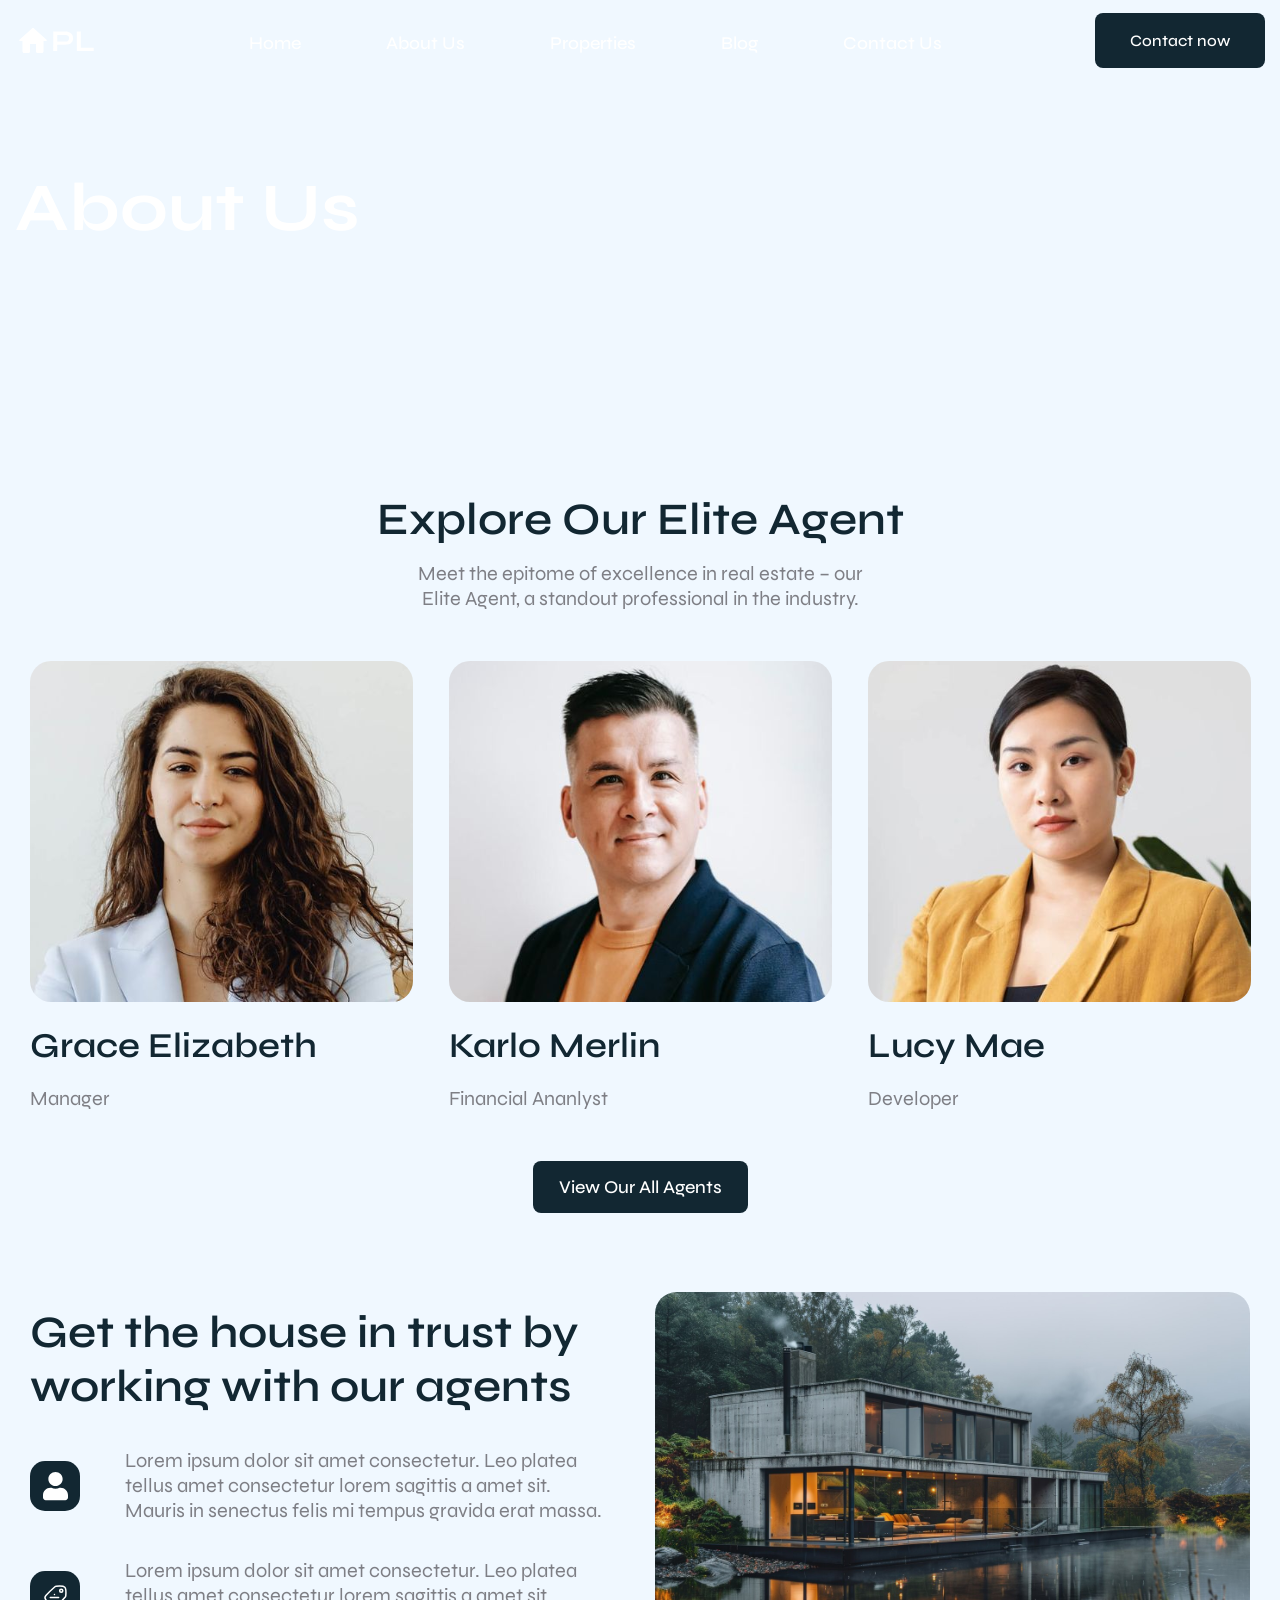
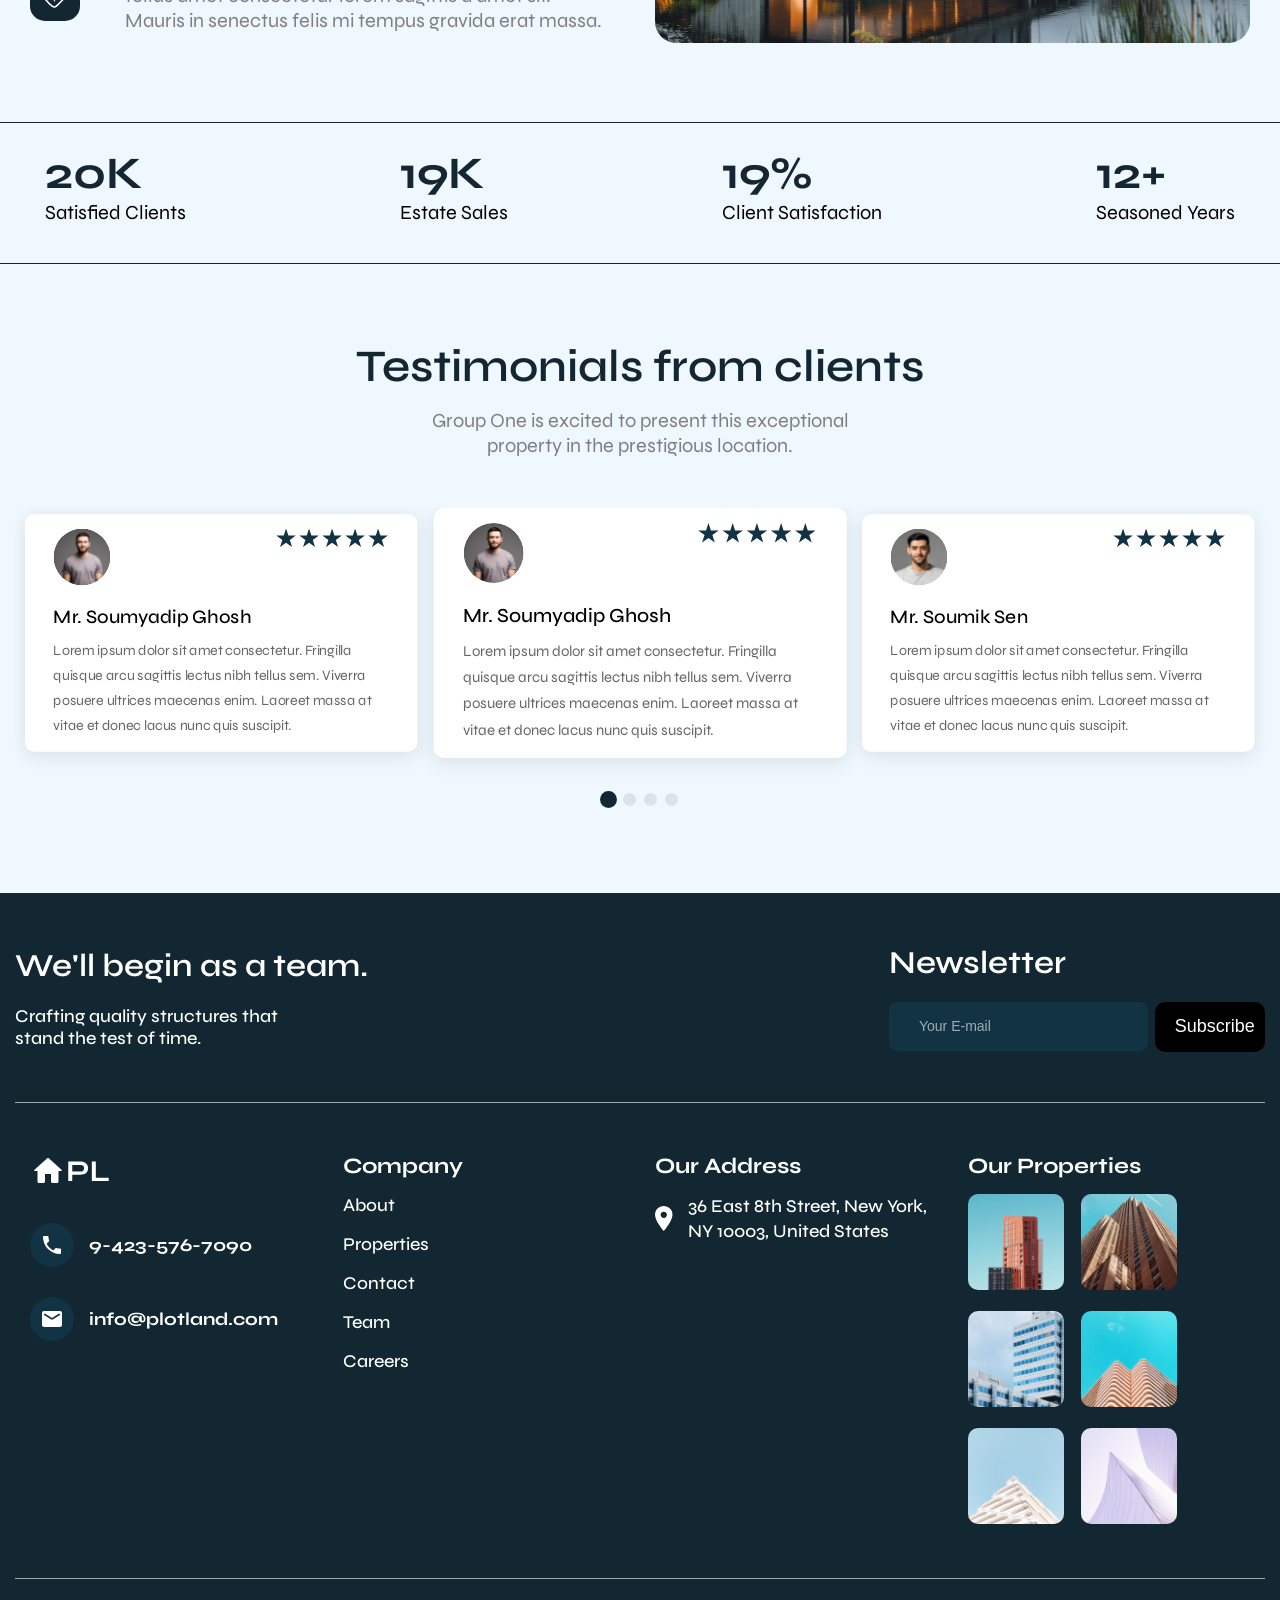
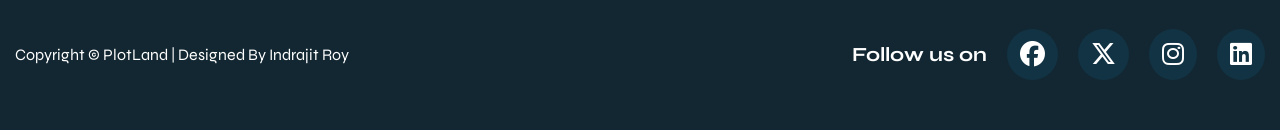
==== commit 91ac755c: "updated file" ====
--- a/about-us.html
+++ b/about-us.html
@@ -9,6 +9,7 @@
     <link rel="stylesheet" href="css/abhout-us.css">
     <link rel="stylesheet" href="https://cdnjs.cloudflare.com/ajax/libs/font-awesome/6.7.2/css/all.min.css">
     <link rel="stylesheet" href="https://cdn.jsdelivr.net/npm/swiper/swiper-bundle.min.css" />
+    <link href="https://cdn.jsdelivr.net/npm/aos@2.3.4/dist/aos.css" rel="stylesheet">
 </head>
 
 <body>
@@ -30,7 +31,7 @@
                             <li><a class="button" href="#">About Us</a></li>
                             <li><a class="button" href="#">Properties</a></li>
                             <li><a class="button" href="blog.html">Blog</a></li>
-                            <li><a class="button" href="#">Contact Us</a></li>
+                            <li><a class="button" href="">Contact Us</a></li>
                         </ul>
                         <div class="nav-btn">
                             <a class="btn-hover-effect" href="#">Contact now</a>
@@ -45,7 +46,7 @@
     <section class="banner2-section">
         <div class="container">
             <div class="banner-content">
-                <h1>About Us</h1>
+                <h1 data-aos="fade-right" data-aos-delay="0" data-aos-duration="800">About Us</h1>
             </div>
         </div>
     </section>
@@ -53,12 +54,12 @@
     <section class="explore">
         <div class="container">
             <div class="explore-top">
-                <h2 class="cmn-head">Explore Our Elite Agent</h2>
-                <p class="cmn-para">Meet the epitome of excellence in real estate – our Elite
+                <h2 data-aos="fade-up" data-aos-duration="600" class="cmn-head">Explore Our Elite Agent</h2>
+                <p data-aos="fade-up" data-aos-duration="200" class="cmn-para">Meet the epitome of excellence in real estate – our Elite
                     Agent, a standout professional in the industry.</p>
             </div>
             <div class="row">
-                <div class="col-4">
+                <div class="col-4" data-aos="fade-right" data-aos-delay="0" data-aos-duration="800">
                     <div class="child-explore">
                         <div class="explr-img">
                             <img src="./assets/images/explore-1.svg" alt="">
@@ -69,7 +70,7 @@
                         </div>
                     </div>
                 </div>
-                <div class="col-4">
+                <div class="col-4" data-aos="fade-up" data-aos-delay="150" data-aos-duration="800">
                     <div class="child-explore">
                         <div class="explr-img">
                             <img src="./assets/images/explore-2.svg" alt="">
@@ -80,7 +81,7 @@
                         </div>
                     </div>
                 </div>
-                <div class="col-4">
+                <div class="col-4" data-aos="fade-left" data-aos-delay="300" data-aos-duration="800">
                     <div class="child-explore">
                         <div class="explr-img">
                             <img src="./assets/images/explore-3.svg" alt="">
@@ -101,7 +102,7 @@
     <section class="get-house">
         <div class="container">
             <div class="row">
-                <div class="col-50">
+                <div class="col-50" data-aos="fade-right" data-aos-duration="600" data-aos-delay="0">
                     <div class="house-content">
                         <h2 class="cmn-head">Get the house in trust by
                             working with our agents</h2>
@@ -119,7 +120,7 @@
                         </div>
                     </div>
                 </div>
-                <div class="col-50">
+                <div class="col-50" data-aos="fade-left" data-aos-duration="800" data-aos-delay="150">
                     <div class="house-img">
                         <img src="./assets/images/house-img.svg" alt="">
                     </div>
@@ -154,8 +155,8 @@
     <section class="testimonials">
         <div class="container">
             <div class="test-head">
-                <h2 class="cmn-head">Testimonials from clients</h2>
-                <p class="cmn-para">Group One is excited to present this exceptional property in the prestigious
+                <h2 data-aos="fade-up" data-aos-duration="600" class="cmn-head">Testimonials from clients</h2>
+                <p data-aos="fade-up" data-aos-duration="200" class="cmn-para">Group One is excited to present this exceptional property in the prestigious
                     location.</p>
             </div>
 
@@ -236,7 +237,7 @@
 
     <footer>
         <div class="container">
-            <div class="footer-top">
+            <div class="footer-top" data-aos="fade-up" data-aos-duration="1000">
                 <div class="footer-top-left">
                     <h2>We'll begin as a team.</h2>
                     <p>Crafting quality structures that
@@ -253,7 +254,7 @@
                 </div>
             </div>
             <div class="row">
-                <div class="col-25">
+                <div class="col-25" data-aos="fade-right" data-aos-delay="100">
                     <div class="child-foot foot-1">
                         <a href=""><img src="./assets/images/logo-img.svg" alt=""></a>
                         <div class="phone">
@@ -266,7 +267,7 @@
                         </div>
                     </div>
                 </div>
-                <div class="col-25">
+                <div class="col-25" data-aos="fade-up" data-aos-delay="200">
                     <div class="child-foot">
                         <h3>Company</h3>
                         <ul>
@@ -278,7 +279,7 @@
                         </ul>
                     </div>
                 </div>
-                <div class="col-25">
+                <div class="col-25" data-aos="fade-up" data-aos-delay="300">
                     <div class="child-foot">
                         <h3>Our Address</h3>
                         <div class="location">
@@ -288,7 +289,7 @@
                         </div>
                     </div>
                 </div>
-                <div class="col-25">
+                <div class="col-25" data-aos="fade-left" data-aos-delay="400">
                     <div class="child-foot">
                         <h3>Our Properties</h3>
                         <div class="foot-images">
@@ -314,7 +315,7 @@
                     </div>
                 </div>
             </div>
-            <div class="bottom-foot">
+            <div class="bottom-foot" data-aos="fade-in" data-aos-duration="800">
                 <div class="bottom-left-foot">
                     <p>Copyright © PlotLand | Designed By Indrajit Roy</p>
                 </div>
@@ -328,7 +329,7 @@
             </div>
         </div>
     </footer>
-
+    <script src="https://cdn.jsdelivr.net/npm/aos@2.3.4/dist/aos.js"></script>
     <script src="https://cdn.jsdelivr.net/npm/swiper/swiper-bundle.min.js"></script>
     <script src="https://cdnjs.cloudflare.com/ajax/libs/jquery/3.7.1/jquery.min.js"></script>
     <script src="js/about.js"></script>
--- a/css/style.css
+++ b/css/style.css
@@ -16,6 +16,9 @@
 html,
 body {
     overflow-x: hidden;
+}
+
+html {
     scroll-behavior: smooth;
 }
 
@@ -60,6 +63,16 @@
     left: 0;
     right: 0;
     z-index: 99;
+}
+
+.nav-logo {
+    transition: transform 0.5s cubic-bezier(0.4, 0, 0.2, 1),
+        filter 0.5s cubic-bezier(0.4, 0, 0.2, 1);
+}
+
+.nav-logo:hover {
+    transform: scale(1.5);
+    filter: drop-shadow(0 0 6px rgba(0, 255, 255, 0.4));
 }
 
 .nav-wrpr,
@@ -194,18 +207,18 @@
 
 .btn-hover-effect:hover::before {
     width: 250%;
-} 
+}
 
 .banner-section {
-  position: relative;
-  height: 100vh;
-  overflow: hidden;
+    position: relative;
+    height: 100vh;
+    overflow: hidden;
 }
 
 .hero-swiper,
 .swiper-wrapper,
 .swiper-slide {
-  height: 100%; 
+    height: 100%;
 }
 
 .hero-swiper {
@@ -295,7 +308,7 @@
     background: white;
     border-radius: 25px;
     padding: 18px 15px;
-    height: 100%;       
+    height: 100%;
 }
 
 
@@ -472,6 +485,11 @@
     max-width: 696px;
     object-fit: contain;
     width: 100%;
+    transition: transform 0.3s ease-in-out;
+}
+
+.child-house img:hover {
+    transform: scale(1.05);
 }
 
 .child-house-content .btn-hover-effect {
@@ -614,6 +632,17 @@
     margin-bottom: 20px;
 }
 
+.child-explore {
+    transition: transform 0.3s ease-in-out;
+    will-change: transform;
+    transform-style: preserve-3d;
+    perspective: 800px;
+}
+
+.child-explore:hover {
+    transform: perspective(800px) rotateY(5deg) rotateX(5deg);
+}
+
 .explr-img img {
     max-width: 456px;
     object-fit: contain;
@@ -678,6 +707,11 @@
     max-width: 696px;
     object-fit: contain;
     width: 100%;
+    transition: transform 0.3s ease-in-out;
+}
+
+.house-img img:hover {
+    transform: scale(1.05);
 }
 
 
@@ -885,18 +919,18 @@
     margin-bottom: 60px;
 }
 
-.blog-swiper .swiper-wrapper:hover > .swiper-slide {
-  transition: 0.3s ease;
-}
-
-.blog-swiper .swiper-wrapper:hover > .swiper-slide:not(:hover) {
-  filter: blur(4px);
-  transform: scaleX(0.95); 
+.blog-swiper .swiper-wrapper:hover>.swiper-slide {
+    transition: 0.3s ease;
+}
+
+.blog-swiper .swiper-wrapper:hover>.swiper-slide:not(:hover) {
+    filter: blur(4px);
+    transform: scaleX(0.95);
 }
 
 .blog-swiper .swiper-slide:hover {
-  transform: scaleX(1.05); 
-  z-index: 2;
+    transform: scaleX(1.05);
+    z-index: 2;
 }
 
 /* footer */
@@ -1160,13 +1194,14 @@
 
     .navbar-collapse ul li a {
         color: #123344;
+        font-size: 16px;
     }
 
     .navbar-collapse,
     .navbar-collapse ul {
         flex-direction: column;
         align-items: center;
-        gap: 20px;
+        gap: 8px;
         background: white;
     }
 
@@ -1194,7 +1229,7 @@
 
     .navbar-collapse,
     .navbar-collapse ul {
-        gap: 15px;
+        gap: 6px;
     }
 
     .navbar-collapse ul li a {
@@ -1267,15 +1302,15 @@
 
     .navbar-collapse,
     .navbar-collapse ul {
-        gap: 10px;
+        gap: 4px;
     }
 
     .navbar-collapse ul li a {
+        font-size: 10px;
+    }
+
+    .nav-btn a {
         font-size: 12px;
-    }
-
-    .nav-btn a {
-        font-size: 14px;
         padding: 12px 23px;
     }
 
@@ -1711,10 +1746,9 @@
         margin-bottom: 25px;
     }
 
-    .view-btn-1 ,
-    .view-btn-2 ,
-    .view-property .btn-hover-effect
-    {
+    .view-btn-1,
+    .view-btn-2,
+    .view-property .btn-hover-effect {
         padding: 10px 20px;
         font-size: 12px;
         text-align: center;
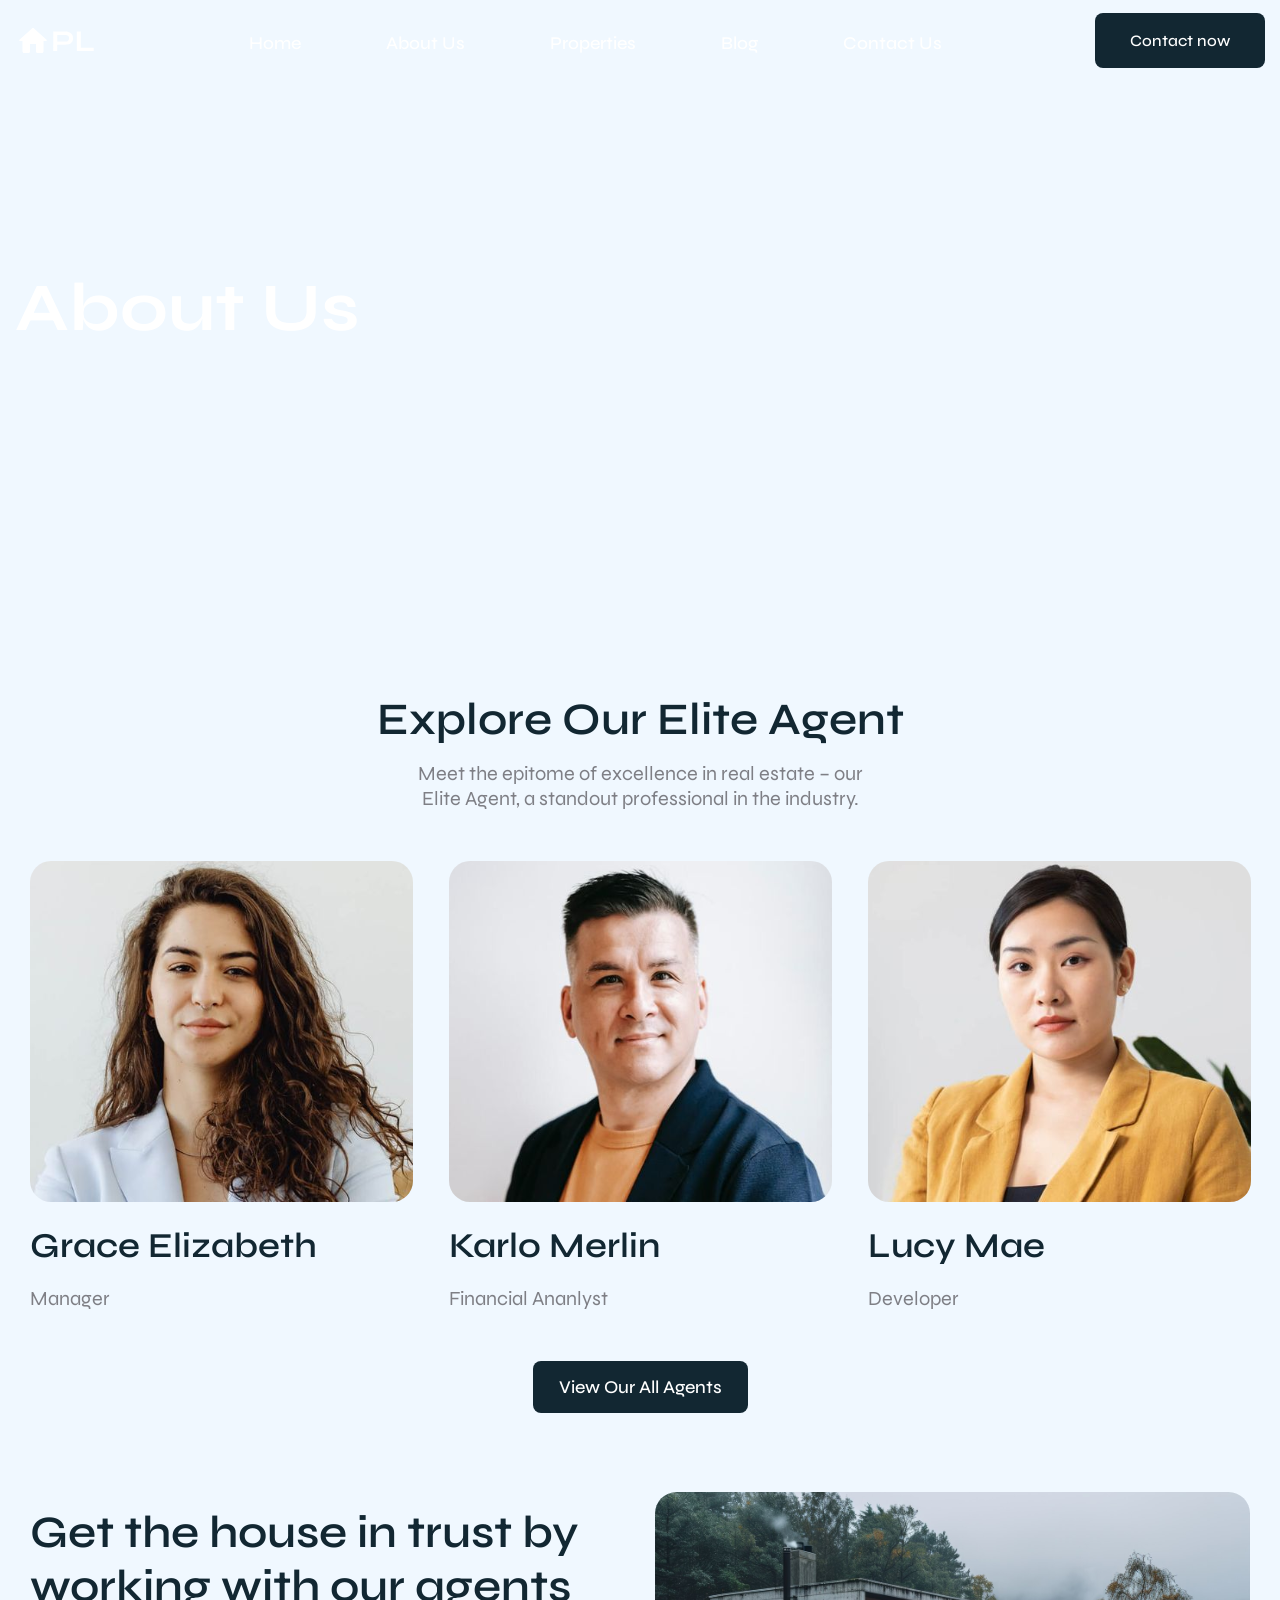
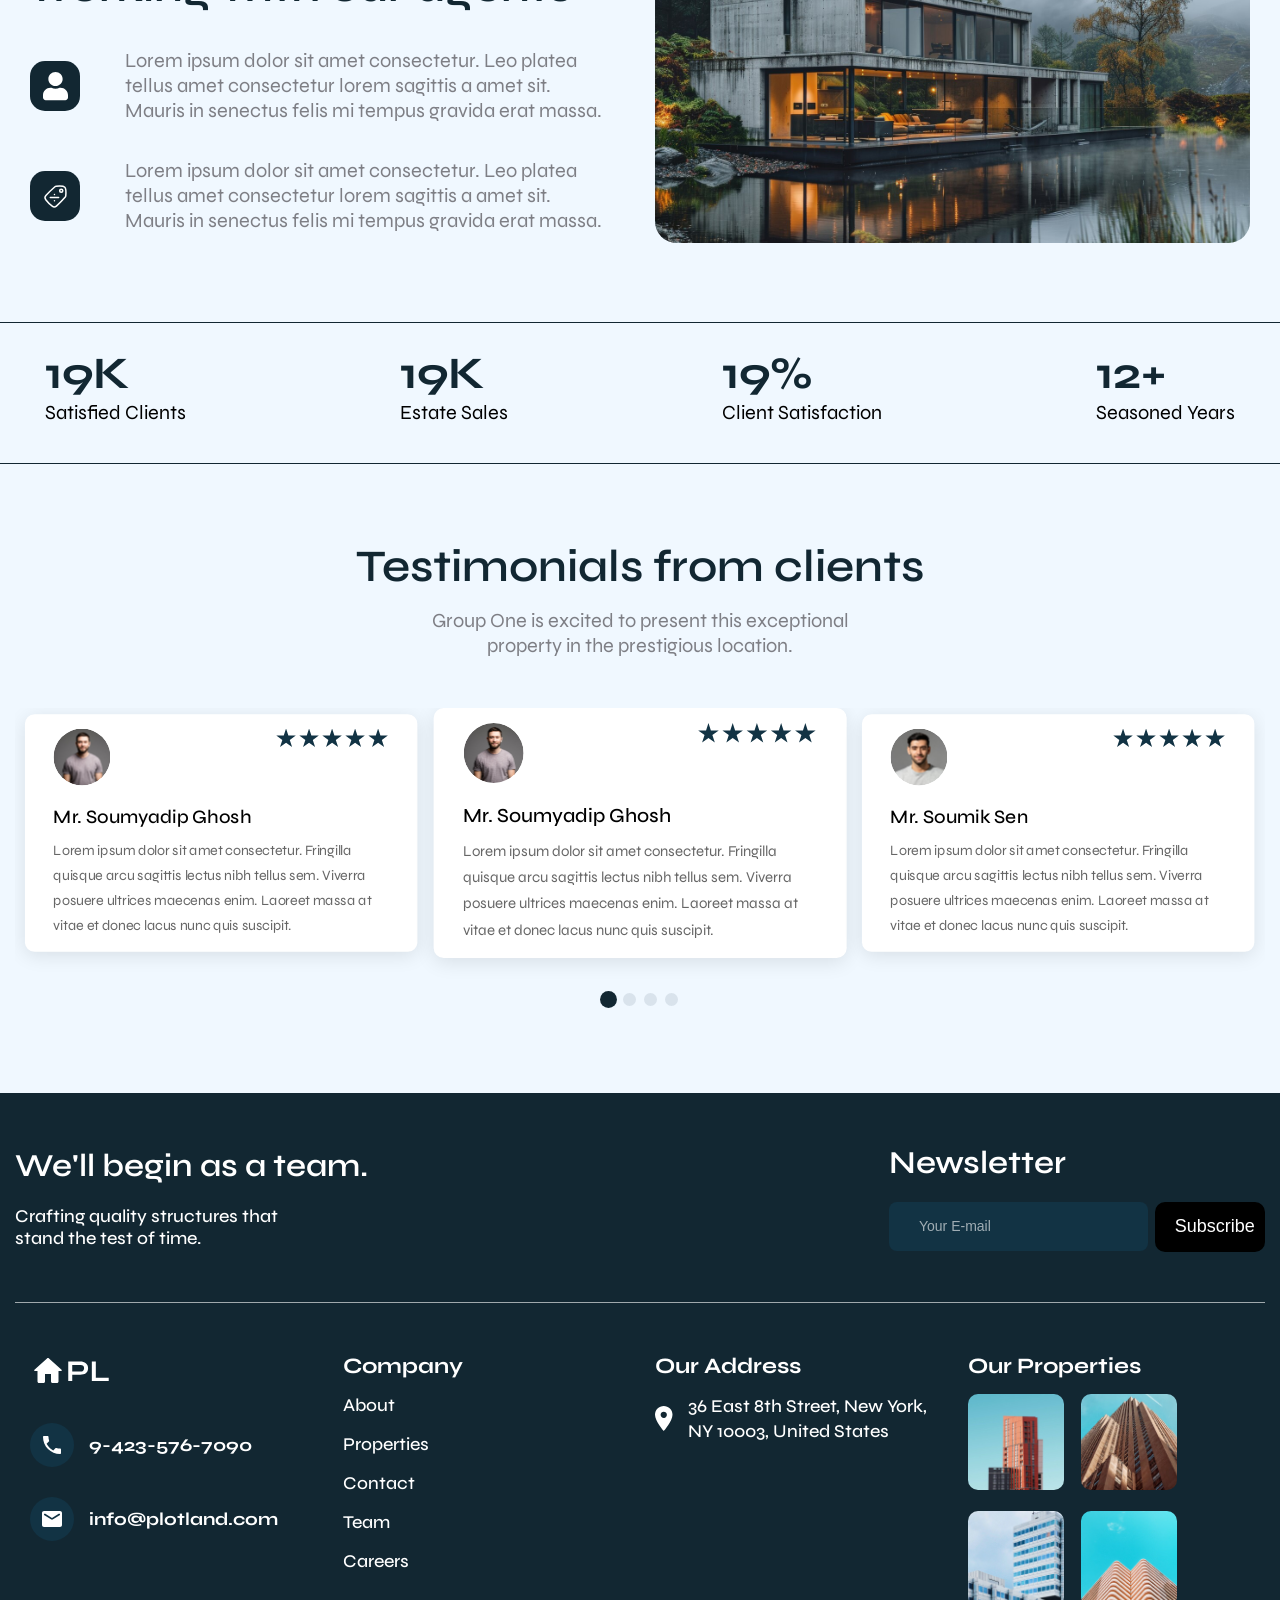
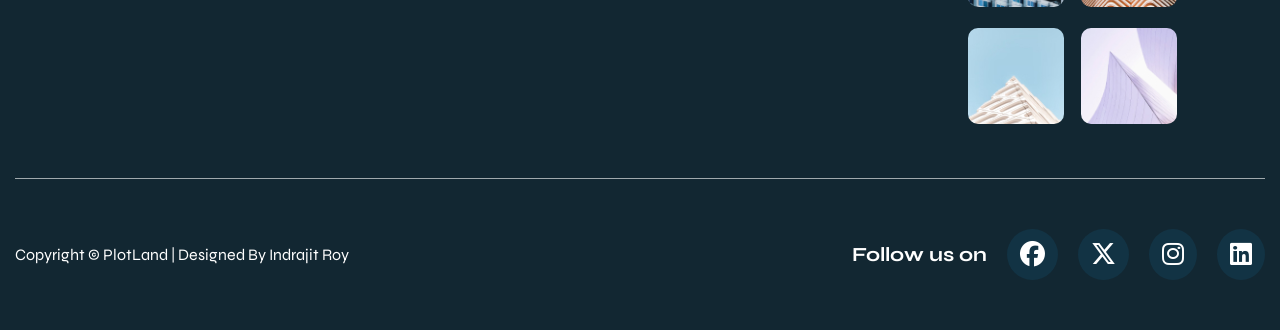
==== commit d5b29c7a: "updated file" ====
--- a/about-us.html
+++ b/about-us.html
@@ -23,7 +23,13 @@
                         <a href="#"><img src="./assets/images/logo-img.svg" alt="" class="logo"></a>
                     </div>
                     <div class="nav-toggler">
-                        <i class="fa-solid fa-bars"></i>
+                        <div class="container1">
+                            <div class="checkmark">
+                                <span></span>
+                                <span></span>
+                                <span></span>
+                            </div>
+                        </div>
                     </div>
                     <div class="navbar-collapse">
                         <ul class="nav-list">
@@ -332,7 +338,8 @@
     <script src="https://cdn.jsdelivr.net/npm/aos@2.3.4/dist/aos.js"></script>
     <script src="https://cdn.jsdelivr.net/npm/swiper/swiper-bundle.min.js"></script>
     <script src="https://cdnjs.cloudflare.com/ajax/libs/jquery/3.7.1/jquery.min.js"></script>
-    <script src="js/about.js"></script>
+    <!-- <script src="js/about.js"></script> -->
+    <script src="js/app.js"></script>
 </body>
 
 </html>
--- a/css/style.css
+++ b/css/style.css
@@ -12,6 +12,14 @@
     padding: 0 15px;
     width: 100%;
 }
+
+body.menu-open {
+    overflow: hidden;
+    position: fixed;
+    width: 100%;
+    top: 0;
+}
+
 
 html,
 body {
@@ -62,17 +70,7 @@
     top: 0;
     left: 0;
     right: 0;
-    z-index: 99;
-}
-
-.nav-logo {
-    transition: transform 0.5s cubic-bezier(0.4, 0, 0.2, 1),
-        filter 0.5s cubic-bezier(0.4, 0, 0.2, 1);
-}
-
-.nav-logo:hover {
-    transform: scale(1.5);
-    filter: drop-shadow(0 0 6px rgba(0, 255, 255, 0.4));
+    z-index: 9999;
 }
 
 .nav-wrpr,
@@ -85,6 +83,7 @@
 
 .navbar-collapse {
     flex-grow: 2;
+    z-index: 9998;
 }
 
 .navbar-collapse ul {
@@ -95,6 +94,7 @@
 }
 
 /* nav-links effect */
+
 .nav-list {
     list-style: none;
     display: flex;
@@ -108,13 +108,13 @@
     text-decoration: none;
     font-size: 18px;
     color: #1e1e1e;
-    padding: 6px 0;
+    padding: 2px 0;
     transition: color 0.3s ease;
 }
 
 /* Hover text color */
 .nav-list a:hover {
-    color: #268391;
+    color: #7df3f3;
 }
 
 /* Underline effect */
@@ -147,13 +147,67 @@
     color: white;
 }
 
-.nav-toggler .active {
-    color: black;
-}
-
-.active {
+/* toggler effect */
+.nav-toggler {
+    position: relative;
+    z-index: 1001;
+    padding: 20px;
+    cursor: pointer;
+}
+
+.container1 {
+    display: block;
+    position: relative;
+    width: 25px;
+    height: 24px;
+}
+
+.checkmark {
+    position: relative;
+    height: 100%;
+    width: 100%;
+}
+
+.checkmark span {
+    position: absolute;
+    height: 3px;
+    width: 100%;
+    background-color: white;
+    border-radius: 2px;
+    left: 0;
+    transition: all 0.7s ease-in-out;
+    pointer-events: none;
+}
+
+.checkmark span:nth-child(1) {
+    top: 0;
+}
+
+.checkmark span:nth-child(2) {
+    top: 50%;
+    transform: translateY(-50%);
+}
+
+.checkmark span:nth-child(3) {
+    bottom: 0;
+}
+
+/* Hamburger animation when active */
+.container1.active .checkmark span:nth-child(1) {
+    transform: translateY(10px) rotate(45deg);
+}
+
+.container1.active .checkmark span:nth-child(2) {
+    opacity: 0;
+}
+
+.container1.active .checkmark span:nth-child(3) {
+    transform: translateY(-10px) rotate(-45deg);
+}
+
+/* .active {
     display: flex !important;
-}
+} */
 
 .navbar-collapse ul li a {
     font-weight: 500;
@@ -238,6 +292,7 @@
     display: flex;
     flex-direction: column;
     gap: 30px;
+    padding: 100px 0;
 }
 
 /* .content-1 {
@@ -294,8 +349,12 @@
     padding: 0 15px;
 }
 
+.viewed-img {
+    width: 100%;
+}
+
 .viewed-img>img {
-    max-width: 424px;
+    /* max-width: 424px; */
     object-fit: contain;
     width: 100%;
 }
@@ -309,6 +368,7 @@
     border-radius: 25px;
     padding: 18px 15px;
     height: 100%;
+    width: 100%;
 }
 
 
@@ -465,6 +525,14 @@
     display: none !important;
 }
 
+.mostViewedSwiper .swiper-wrapper {
+    width: 100%;
+}
+
+.mostViewedSwiper .swiper-slide {
+    width: 100%;
+}
+
 /* find house */
 
 .col-50 {
@@ -833,18 +901,28 @@
 }
 
 .blog-swiper .swiper-slide {
+    width: 100%;
     transition: transform 0.3s ease !important;
 }
 
+.blog-swiper .swiper-wrapper {
+    margin-bottom: 60px;
+}
+
 .blog-card {
+    width: 100%;
     padding: 16px;
     background: #FFFFFF;
     border-radius: 25px;
     box-shadow: 0 4px 20px rgba(0, 0, 0, 0.1);
 }
 
+.blog-image {
+    width: 100%;
+}
+
 .blog-image>img {
-    max-width: 424px;
+    /* max-width: 424px; */
     border-radius: 25px;
     width: 100%;
     object-fit: contain;
@@ -864,7 +942,7 @@
 }
 
 .blog-txt a {
-    display: flex;
+    display: inline-flex;
     align-items: center;
     gap: 5px;
     font-weight: 500;
@@ -877,12 +955,11 @@
     transition: transform 0.3s ease;
 }
 
-.link-text {
-    position: relative;
+.link1 {
     display: inline-block;
 }
 
-.link-text::after {
+.link1::after {
     content: "";
     position: absolute;
     bottom: 0;
@@ -895,7 +972,7 @@
     transition: transform 0.3s ease;
 }
 
-.blog-txt a:hover .link-text::after {
+.blog-txt a:hover .link1::after {
     transform: scaleX(1);
 }
 
@@ -907,31 +984,10 @@
     transition: transform 0.3s ease;
 }
 
-.blog-txt a:hover img {
+/* .blog-txt a:hover img {
     transform: translateX(5px);
-}
-
-.blog-swiper .swiper-slide {
-    width: 30%;
-}
-
-.blog-swiper .swiper-wrapper {
-    margin-bottom: 60px;
-}
-
-.blog-swiper .swiper-wrapper:hover>.swiper-slide {
-    transition: 0.3s ease;
-}
-
-.blog-swiper .swiper-wrapper:hover>.swiper-slide:not(:hover) {
-    filter: blur(4px);
-    transform: scaleX(0.95);
-}
-
-.blog-swiper .swiper-slide:hover {
-    transform: scaleX(1.05);
-    z-index: 2;
-}
+} */
+
 
 /* footer */
 
@@ -1085,7 +1141,6 @@
 }
 
 .location p {
-    max-width: 240px;
     font-weight: 500;
     font-size: 18px;
     line-height: 25px;
@@ -1177,38 +1232,85 @@
 }
 
 /* Header Section */
+/* @media screen and (min-width: 992px) {
+    .navbar-collapse {
+        transform: none !important;
+        position: static;
+        display: flex !important;
+        flex-direction: row;
+        background: none;
+        min-height: auto;
+        padding: 0;
+    }
+
+    .container1.active .checkmark span:nth-child(1),
+    .container1.active .checkmark span:nth-child(2),
+    .container1.active .checkmark span:nth-child(3) {
+        all: unset;
+        background-color: white;
+        position: absolute;
+    }
+} */
+
 @media screen and (max-width : 991px) {
     .nav-toggler {
         display: block;
         margin-left: auto;
+        z-index: 9999;
     }
 
     .navbar-collapse {
-        position: absolute;
-        display: none;
-        left: 0;
+        position: fixed;
+        top: 0;
         right: 0;
-        top: 50px;
-        padding: 15px 0;
+        width: 70%;
+        height: 100vh;
+        background-color: #123344;
+        flex-direction: column;
+        align-items: center;
+        justify-content: center;
+        transform: translate(100%, -100%) scale(0.8);
+        opacity: 0;
+        pointer-events: none;
+        transition: transform 0.7s ease, opacity 0.5s ease;
+        padding-top: 80px;
+        
+        z-index: 9998;
+    }
+
+    .navbar-collapse.active {
+        transform: translate(0, 0) scale(1);
+        opacity: 1;
+        pointer-events: auto;
+    }
+
+    .navbar-collapse ul {
+        flex-direction: column;
+        gap: 10px;
+    }
+
+    .navbar-collapse .nav-btn {
+        margin-top: 20px;
     }
 
     .navbar-collapse ul li a {
-        color: #123344;
-        font-size: 16px;
-    }
-
-    .navbar-collapse,
+        color: white;
+    }
+
+    /* .navbar-collapse,
     .navbar-collapse ul {
         flex-direction: column;
         align-items: center;
         gap: 8px;
-        background: white;
+        background-color: #123344;
+        padding-top: 100px;
+
     }
 
     .navbar-collapse .nav-btn {
         text-align: center;
         margin-top: 10px;
-    }
+    } */
 
     /* .banner-content {
         padding: 100px 0;
@@ -1223,6 +1325,10 @@
         font-size: 16px;
     }
 
+    /* .container1 input:checked~.nav-list {
+        right: 0;
+    } */
+
 }
 
 @media screen and (max-width : 768px) {
@@ -1241,9 +1347,9 @@
         padding: 13px 25px;
     }
 
-    /* .banner-content {
-        padding: 90px 0;
-    } */
+    .banner-content {
+        padding: 70px 0;
+    }
 
 
 
@@ -1272,12 +1378,12 @@
 
 }
 
-@media (max-width: 576px) {
+/* @media (max-width: 576px) {
     /* .banner-content {
         padding: 80px 0;
     } */
 
-    .banner-section {
+/* .banner-section {
         height: 70vh;
     }
 
@@ -1296,15 +1402,19 @@
         font-size: 14px;
     }
 
-}
-
-@media screen and (max-width : 320px) {
+} */
+
+@media screen and (max-width : 576px) {
 
     .navbar-collapse,
     .navbar-collapse ul {
         gap: 4px;
     }
 
+    .navbar-collapse {
+        width: 100%;
+    }
+
     .navbar-collapse ul li a {
         font-size: 10px;
     }
@@ -1314,17 +1424,21 @@
         padding: 12px 23px;
     }
 
-    /* .banner-content {
+    .banner-section {
+        height: 90vh;
+    }
+
+    .banner-content {
         padding: 60px 0;
-    } */
-
-    .banner-section {
-        height: 60vh;
+    }
+
+    .hero-swiper {
+        padding-top: 100px;
     }
 
     .banner-content h1 {
-        font-size: 25px;
-        line-height: 30px;
+        font-size: 20px;
+        line-height: 25px;
     }
 
     .banner-content p {
@@ -1332,6 +1446,12 @@
         line-height: 15px;
     }
 
+}
+
+@media screen and (max-width : 1400px) {
+    .view-btns {
+        gap: 10px;
+    }
 }
 
 @media screen and (max-width : 1360px) {
@@ -2082,6 +2202,351 @@
 
 @media screen and (max-width: 576px) {
     .cmn-head {
+        font-size: 20px;
+        margin-bottom: 5px;
+    }
+
+    .cmn-para {
+        font-size: 12px;
+        line-height: 1.5;
+    }
+
+    .cmn-view-txt {
+        font-size: 16px;
+    }
+
+    .cmn-view2-txt {
+        font-size: 14px;
+        margin: 5px 0;
+    }
+
+    .small-txt {
+        font-size: 9px;
+    }
+
+    .text-1 {
+        margin: 4px 0 5px 0;
+    }
+
+    .most-viewed {
+        padding: 20px 0;
+    }
+
+    .viewed-top {
+        margin-bottom: 15px;
+    }
+
+    .view-btn-1,
+    .view-btn-2,
+    .view-property .btn-hover-effect {
+        padding: 6px 18px;
+        font-size: 10px;
+    }
+
+    .view-property {
+        margin-top: 20px;
+    }
+
+    .col-50,
+    .col-23,
+    .col-4,
+    .col-25 {
+        width: 100%;
+    }
+
+    .find-house,
+    .our-work,
+    .get-house,
+    .testimonials,
+    .blogs {
+        padding-bottom: 25px;
+    }
+
+    .child-house-content,
+    .child-work {
+        gap: 8px;
+        align-items: center;
+        margin-top: 20px;
+    }
+
+    .child-house-content .btn-hover-effect,
+    .explr-btn .btn-hover-effect {
+        padding: 8px 25px;
+        font-size: 11px;
+        margin: 0 auto;
+    }
+
+    .cmn-work-head {
+        font-size: 14px;
+    }
+
+    .child-work p {
+        font-size: 10px;
+        text-align: center;
+    }
+
+    .numbers {
+        padding: 20px;
+        text-align: center;
+    }
+
+    .numbers .row {
+        justify-content: space-evenly;
+    }
+
+    .stats {
+        width: 50%;
+    }
+
+    .cmn-number-text {
+        font-size: 35px;
+        line-height: 35px;
+    }
+
+    .stats p {
+        font-size: 15px;
+        line-height: 35px;
+    }
+
+    .explore {
+        padding: 25px 0;
+    }
+
+    .col-4 {
+        display: flex;
+        justify-content: center;
+    }
+
+    .explr-img img {
+        max-width: 200px;
+    }
+
+    .explore-top {
+        gap: 5px;
+        margin-bottom: 15px;
+    }
+
+    .explr-img {
+        margin-bottom: 8px;
+    }
+
+    .cmn-expl-txt {
+        font-size: 16px;
+        line-height: 20px;
+        margin-bottom: 5px;
+    }
+
+    .explr-btn {
+        margin-top: 10px;
+    }
+
+    .top-house-content,
+    .bottom-house-content {
+        gap: 20px;
+        margin: 15px 0;
+    }
+
+    .house-content img {
+        max-width: 40px;
+    }
+
+    .house-content .cmn-para {
+        font-size: 10px;
+    }
+
+    .get-house .row {
+        gap: 10px;
+    }
+
+    .get-house .cmn-head {
+        text-align: center;
+    }
+
+    .testimonialSwiper {
+        padding: 25px 0;
+    }
+
+    .testimonialSwiper .swiper-wrapper {
+        margin-bottom: 30px;
+    }
+
+    .swiper-pagination-bullet {
+        width: 8px !important;
+        height: 8px !important;
+    }
+
+    .testimonial-card {
+        padding: 10px 20px;
+    }
+
+    .slide-text h4 {
+        font-size: 14px;
+        margin: 5px 0;
+    }
+
+    .slide-text p {
+        font-size: 10px;
+        line-height: 18px;
+        max-width: 100vw;
+    }
+
+    .avatar {
+        width: 40px;
+        height: 40px;
+        margin-bottom: 6px;
+    }
+
+    .stars img {
+        max-width: 100px;
+    }
+
+    .test-head {
+        margin-bottom: 22px;
+        text-align: center;
+    }
+
+    .test-head h2,
+    .blogs-top h2 {
+        margin-bottom: 8px;
+    }
+
+    .blogs-top {
+        margin-bottom: 18px;
+    }
+
+    .blogs-top p {
+        font-size: 12px;
+    }
+
+    .blog-card {
+        padding: 8px;
+        display: flex;
+        flex-direction: column;
+        align-items: center;
+    }
+
+    .cmn-blog-txt {
+        font-size: 12px;
+        line-height: 16px;
+        margin-bottom: 8px;
+    }
+
+    .blog-txt p {
+        font-size: 10px;
+    }
+
+    .blog-txt a {
+        gap: 4px;
+        font-size: 14px;
+        margin-top: 10px;
+    }
+
+    .blog-swiper .swiper-wrapper {
+        margin-bottom: 30px;
+    }
+
+    /* .blog-image>img {
+        width: 100%;
+    } */
+
+    .footer {
+        padding: 20px 0;
+    }
+
+    .footer-top {
+        margin-bottom: 25px;
+        text-align: center;
+        justify-content: center;
+        row-gap: 5px;
+    }
+
+    .footer-top h2 {
+        font-size: 15px;
+    }
+
+    .footer-top p,
+    .foot-1 p,
+    .location p,
+    .child-foot ul li a,
+    .bottom-right-foot p,
+    .foot-txt {
+        font-size: 10px;
+    }
+
+    .newsletter-form {
+        gap: 5px;
+        margin-top: 10px;
+    }
+
+    .newsletter-form input {
+        padding: 13px 22px;
+    }
+
+    .newsletter-form input::placeholder {
+        font-size: 10px;
+    }
+
+    .newsletter-form button {
+        padding: 10px 20px;
+        font-size: 10px;
+    }
+
+    footer .row {
+        padding: 30px 0;
+        row-gap: 15px;
+        text-align: center;
+    }
+
+    .phone,
+    .email,
+    .location,
+    .foot-images,
+    .bottom-right-foot {
+        gap: 8px;
+    }
+
+    .location {
+        justify-content: center;
+    }
+
+    .foot-images {
+        justify-content: space-evenly;
+    }
+
+    .foot-images img,
+    .foot-1 img {
+        max-width: 35px;
+    }
+
+    .fa-brands {
+        font-size: 15px;
+        padding: 8px;
+    }
+
+    .child-foot h3 {
+        font-size: 12px;
+        margin-bottom: 8px;
+    }
+
+    .child-foot ul {
+        gap: 10px;
+    }
+
+    .bottom-foot {
+        padding-top: 35px;
+    }
+
+    .foot-1 {
+        flex-direction: row;
+        flex-wrap: wrap;
+        align-items: center;
+        justify-content: space-between;
+        gap: 18px;
+    }
+}
+
+/* @media screen and (max-width: 576px) {
+    .cmn-head {
         font-size: 22px;
         margin-bottom: 6px;
     }
@@ -2357,12 +2822,12 @@
         margin-bottom: 30px;
     }
 
-    /* 
+    
     .blog-card {
         display: flex;
         flex-direction: column;
         align-items: center;
-    } */
+    }
 
     .blog-image>img {
         max-width: 100%;
@@ -2487,15 +2952,10 @@
         row-gap: 15px;
     }
 
-}
-
-@media screen and (max-width : 575px) {
-    .viewed-img img {
-        max-width: 100%;
-    }
-}
-
-@media screen and (max-width: 320px) {
+} */
+
+
+/* @media screen and (max-width: 320px) {
     .cmn-head {
         font-size: 20px;
         margin-bottom: 5px;
@@ -2797,10 +3257,4 @@
     .foot-1 img {
         max-width: 35px;
     }
-}
-
-@media screen and (max-width : 765px) {
-    .blog-image>img {
-        max-width: 100%;
-    }
-}+} */
--- a/css/abhout-us.css
+++ b/css/abhout-us.css
@@ -128,8 +128,62 @@
     color: white;
 }
 
-.nav-toggler.active {
-    color: black;
+/* toggler effect */
+.nav-toggler {
+    position: relative;
+    z-index: 1001;
+    padding: 20px;
+    cursor: pointer;
+}
+
+.container1 {
+    display: block;
+    position: relative;
+    width: 25px;
+    height: 24px;
+}
+
+.checkmark {
+    position: relative;
+    height: 100%;
+    width: 100%;
+}
+
+.checkmark span {
+    position: absolute;
+    height: 3px;
+    width: 100%;
+    background-color: white;
+    border-radius: 2px;
+    left: 0;
+    transition: all 0.7s ease-in-out;
+    pointer-events: none;
+}
+
+.checkmark span:nth-child(1) {
+    top: 0;
+}
+
+.checkmark span:nth-child(2) {
+    top: 50%;
+    transform: translateY(-50%);
+}
+
+.checkmark span:nth-child(3) {
+    bottom: 0;
+}
+
+/* Hamburger animation when active */
+.container1.active .checkmark span:nth-child(1) {
+    transform: translateY(10px) rotate(45deg);
+}
+
+.container1.active .checkmark span:nth-child(2) {
+    opacity: 0;
+}
+
+.container1.active .checkmark span:nth-child(3) {
+    transform: translateY(-10px) rotate(-45deg);
 }
 
 .active {
@@ -173,50 +227,162 @@
     padding-top: 75px;
 }
 
-@media screen and (max-width : 991px) {
+ @media screen and (max-width : 991px) {
     .nav-toggler {
         display: block;
         margin-left: auto;
+        z-index: 9999;
     }
 
     .navbar-collapse {
-        position: absolute;
-        display: none;
-        left: 0;
+        position: fixed;
+        top: 0;
         right: 0;
-        top: 50px;
-        padding: 15px 0;
+        width: 70%;
+        height: 100vh;
+        background-color: #123344;
+        flex-direction: column;
+        align-items: center;
+        justify-content: center;
+        transform: translate(100%, -100%) scale(0.8);
+        opacity: 0;
+        pointer-events: none;
+        transition: transform 0.7s ease, opacity 0.5s ease;
+        padding-top: 80px;
+        
+        z-index: 9998;
+    }
+
+    .navbar-collapse.active {
+        transform: translate(0, 0) scale(1);
+        opacity: 1;
+        pointer-events: auto;
+    }
+
+    .navbar-collapse ul {
+        flex-direction: column;
+        gap: 10px;
+    }
+
+    .navbar-collapse .nav-btn {
+        margin-top: 20px;
     }
 
     .navbar-collapse ul li a {
-        color: #123344;
-    }
-
-    .navbar-collapse,
+        color: white;
+    }
+
+    /* .navbar-collapse,
     .navbar-collapse ul {
         flex-direction: column;
         align-items: center;
-        gap: 20px;
-        background: white;
+        gap: 8px;
+        background-color: #123344;
+        padding-top: 100px;
+
     }
 
     .navbar-collapse .nav-btn {
         text-align: center;
         margin-top: 10px;
-    }
+    } */
+
+    /* .banner-content {
+        padding: 100px 0;
+    } */
 
     .banner-content h1 {
         font-size: 40px;
         line-height: 60px;
     }
 
-}
-
+    .banner-content p {
+        font-size: 16px;
+    }
+
+}
 @media screen and (max-width : 1024px) {
-    
-    /* .banner-content {
-        padding-top: 300px;
-    } */
+
+    .cmn-head {
+        font-size: 30px;
+        margin-bottom: 10px;
+    }
+
+    .cmn-para {
+        font-size: 15px;
+    }
+
+    .testimonials {
+        padding-top: 50px;
+    }
+}
+
+@media screen and (max-width : 768px) {
+
+    .cmn-head {
+        font-size: 26px;
+        margin-bottom: 8px;
+    }
+
+    .cmn-para {
+        font-size: 14px;
+    }
+
+    .testimonials {
+        padding-top: 30px;
+    }
+
+    .navbar-collapse,
+    .navbar-collapse ul {
+        gap: 6px;
+    }
+
+    .navbar-collapse ul li a {
+        font-size: 14px;
+    }
+
+    .nav-btn .btn-hover-effect {
+        font-size: 14px;
+        padding: 13px 25px;
+    }
+}
+
+@media screen and (max-width : 576px) {
+    .cmn-head {
+        font-size: 22px;
+        margin-bottom: 6px;
+    }
+
+    .cmn-para {
+        font-size: 13px;
+    }
+
+    .navbar-collapse,
+    .navbar-collapse ul {
+        gap: 4px;
+    }
+
+    .navbar-collapse {
+        width: 100%;
+    }
+
+    .navbar-collapse ul li a {
+        font-size: 10px;
+    }
+
+    .nav-btn .btn-hover-effect {
+        font-size: 12px;
+        padding: 12px 23px;
+    }
+
+    .banner-content h1{
+        font-size: 20px;
+    }
+}
+
+/*
+
+@media screen and (max-width : 1024px) {
 
     .cmn-head {
         font-size: 30px;
@@ -753,13 +919,10 @@
     .nav-btn a {
         padding: 10px 20px;
         font-size: 14px;
-    }
-
-    /* .banner-section {
-        min-height: 70vh;
     } */
 
-    .banner-content h1 {
+
+    /* .banner-content h1 {
         font-size: 30px;
         line-height: 40px;
     }
@@ -1031,11 +1194,11 @@
 
     footer .row {
         row-gap: 15px;
-    }
-
-}
-
-@media screen and (max-width : 320px) {
+    } */
+
+/* } */
+
+/* @media screen and (max-width : 320px) {
 
     .navbar-collapse,
     .navbar-collapse ul {
@@ -1051,9 +1214,6 @@
         padding: 12px 23px;
     }
 
-    /* .banner-section {
-        min-height: 60vh;
-    } */
 
     .cmn-head {
         font-size: 20px;
@@ -1359,4 +1519,4 @@
         max-width: 35px;
     }
 
-}+} */
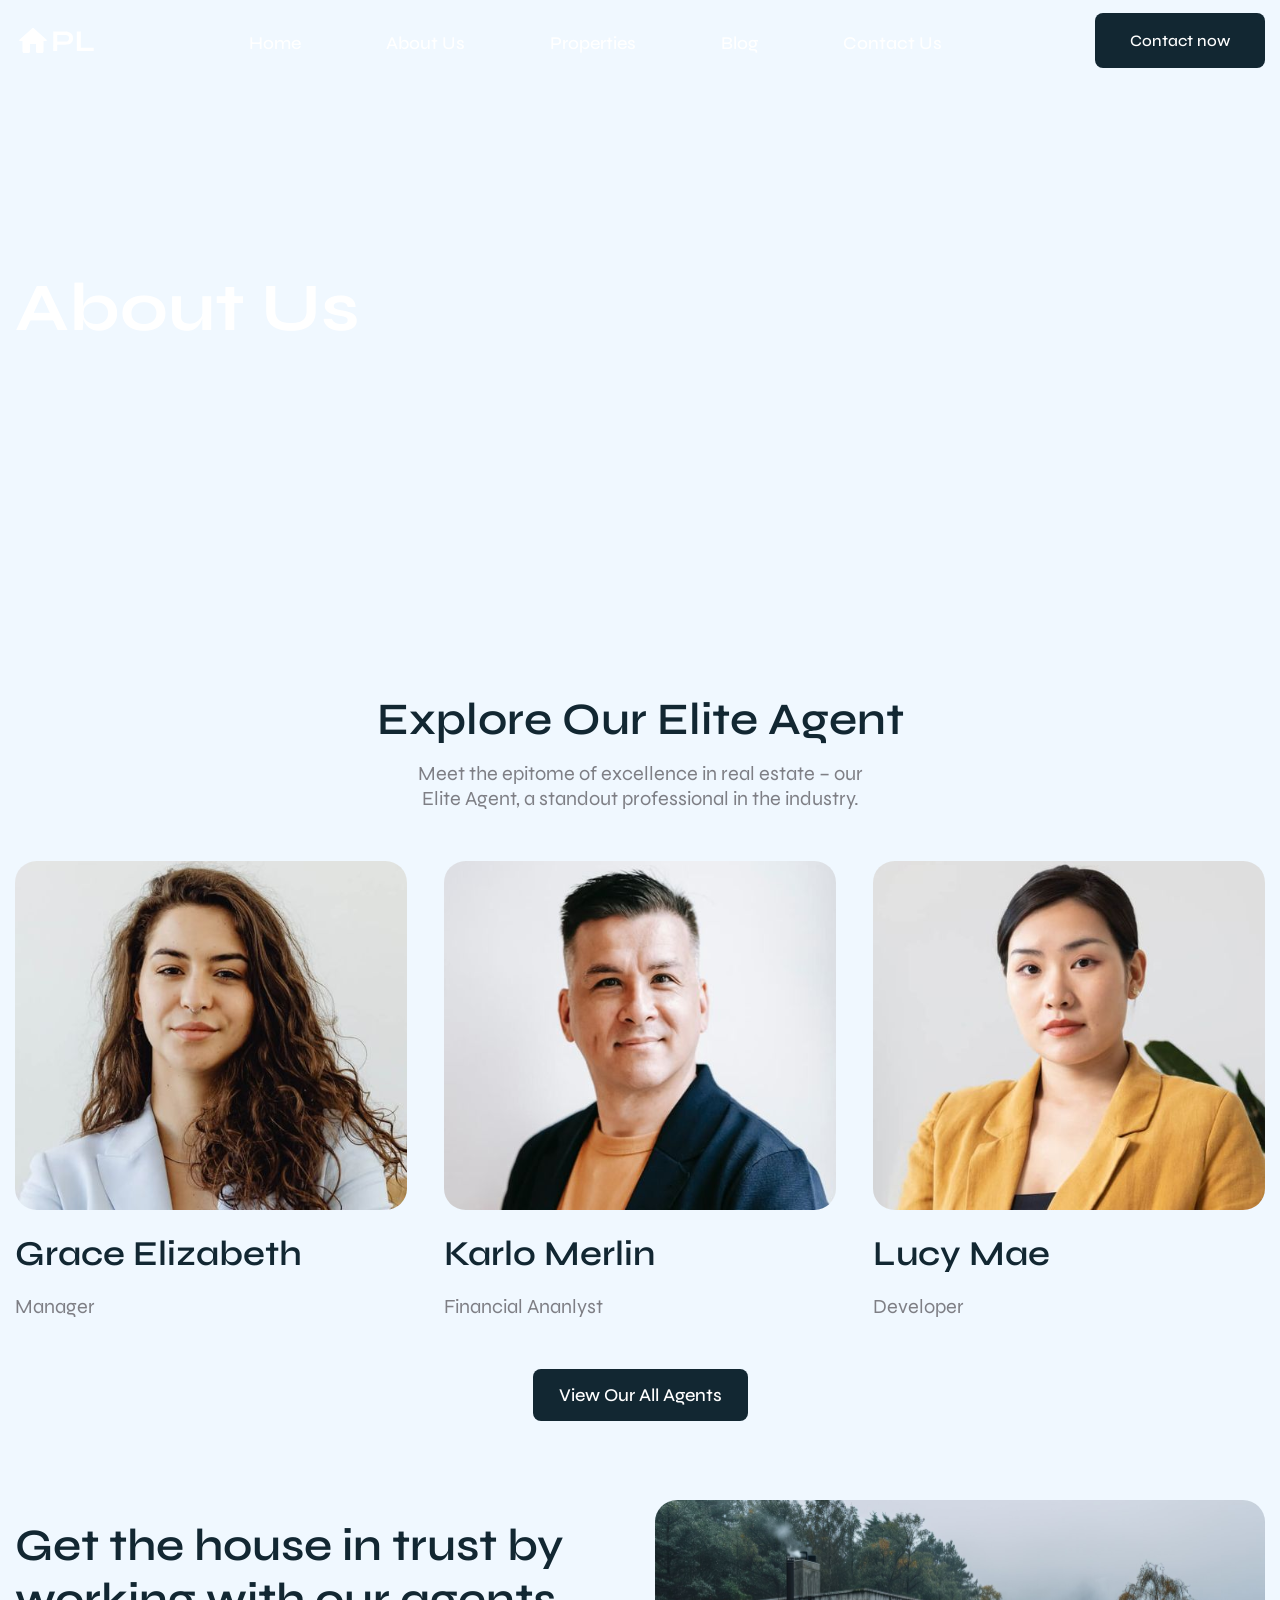
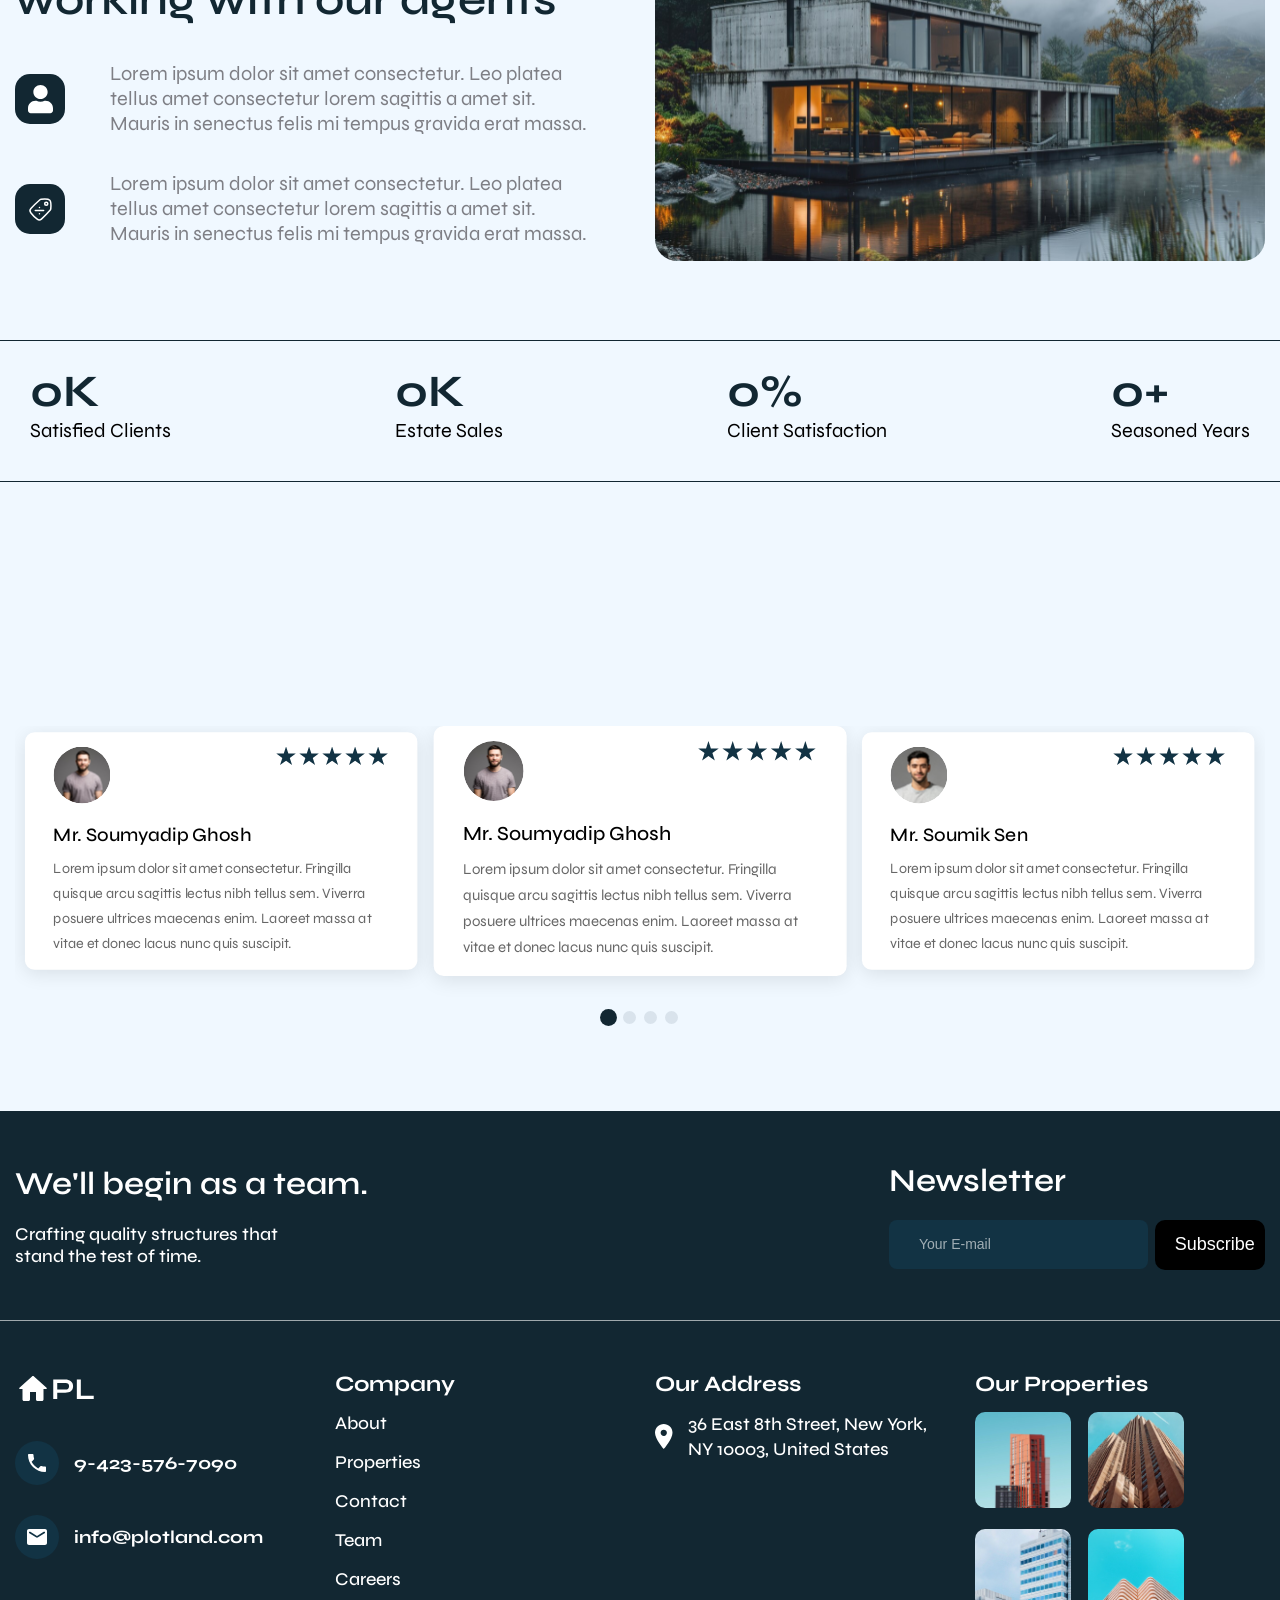
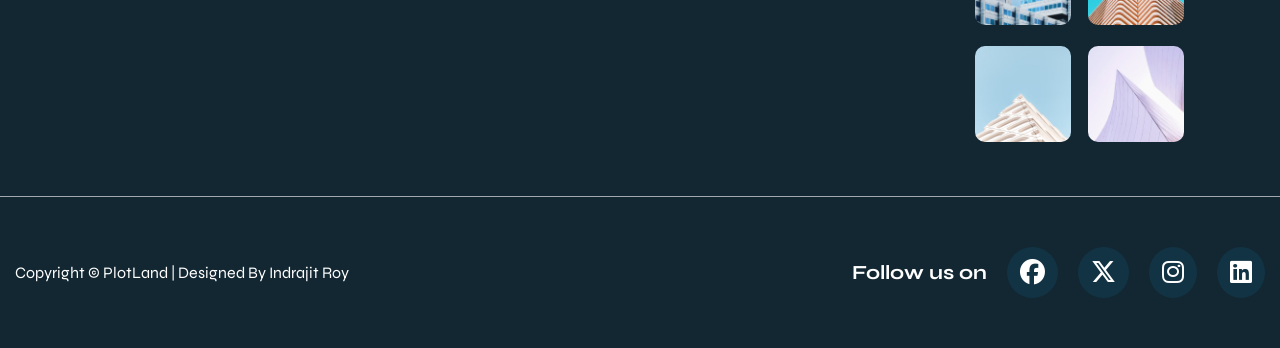
==== commit 10a2b1f3: "Save pending changes" ====
--- a/about-us.html
+++ b/about-us.html
@@ -20,7 +20,7 @@
             <nav>
                 <div class="nav-wrpr">
                     <div class="nav-logo">
-                        <a href="#"><img src="./assets/images/logo-img.svg" alt="" class="logo"></a>
+                        <a href="index.html"><img src="./assets/images/logo-img.svg" alt="" class="logo"></a>
                     </div>
                     <div class="nav-toggler">
                         <div class="container1">
--- a/css/style.css
+++ b/css/style.css
@@ -38,6 +38,7 @@
 .row {
     display: flex;
     flex-wrap: wrap;
+    margin: 0 -15px;
 }
 
 ul li {
@@ -159,7 +160,7 @@
     display: block;
     position: relative;
     width: 25px;
-    height: 24px;
+    height: 20px;
 }
 
 .checkmark {
@@ -1272,14 +1273,14 @@
         transform: translate(100%, -100%) scale(0.8);
         opacity: 0;
         pointer-events: none;
-        transition: transform 0.7s ease, opacity 0.5s ease;
         padding-top: 80px;
+        z-index: 9998;
         
-        z-index: 9998;
-    }
-
-    .navbar-collapse.active {
+    }
+
+    .navbar-collapse.active1 {
         transform: translate(0, 0) scale(1);
+        transition: transform 0.6s ease, opacity 0.6s ease;
         opacity: 1;
         pointer-events: auto;
     }
--- a/css/abhout-us.css
+++ b/css/abhout-us.css
@@ -27,6 +27,7 @@
 .row {
     display: flex;
     flex-wrap: wrap;
+    margin: 0 -15px;
 }
 
 ul li {
@@ -140,7 +141,7 @@
     display: block;
     position: relative;
     width: 25px;
-    height: 24px;
+    height: 20px;
 }
 
 .checkmark {
@@ -247,9 +248,8 @@
         transform: translate(100%, -100%) scale(0.8);
         opacity: 0;
         pointer-events: none;
-        transition: transform 0.7s ease, opacity 0.5s ease;
+        transition: transform 1s cubic-bezier(0.4, 0, 0.2, 1), opacity 1s ease-in-out;
         padding-top: 80px;
-        
         z-index: 9998;
     }
 
